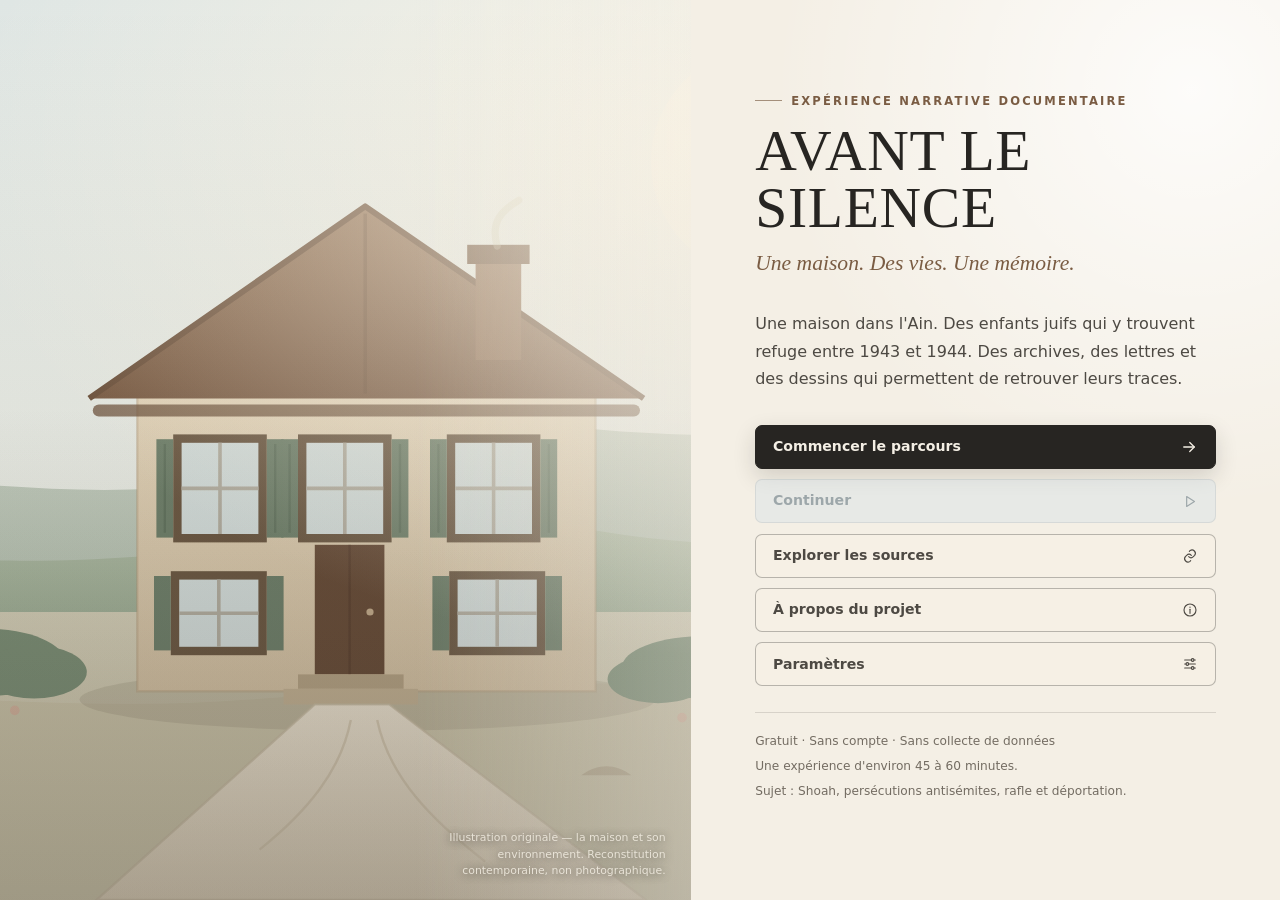
==== index.html @ 1ac53ba2 "Baseline: import initial pour publication GitHub Pages (audit 2026-11-12)" ====
<!DOCTYPE html>
<html lang="fr" data-text-size="normal" data-contrast="normal" data-reduced-motion="false">
<head>
  <meta charset="utf-8">
  <meta name="viewport" content="width=device-width, initial-scale=1">
  <title>AVANT LE SILENCE — Une maison. Des vies. Une mémoire.</title>
  <meta name="description" content="AVANT LE SILENCE est une expérience narrative documentaire consacrée à la Maison d'Izieu et aux enfants juifs qui y trouvèrent refuge en 1943–1944.">
  <meta name="author" content="AVANT LE SILENCE">
  <meta name="theme-color" content="#f4efe5">
  <meta name="color-scheme" content="light">
  <meta property="og:title" content="AVANT LE SILENCE">
  <meta property="og:description" content="Une maison. Des vies. Une mémoire. Une expérience narrative documentaire sur la Maison d'Izieu.">
  <meta property="og:type" content="website">
  <meta property="og:image" content="./assets/illustrations/logo.svg">
  <link rel="icon" href="./assets/icons/favicon.svg" type="image/svg+xml">
  <link rel="stylesheet" href="./css/global.css?v=0.8.0">
  <link rel="stylesheet" href="./css/typography.css?v=0.8.0">
  <link rel="stylesheet" href="./css/layout.css?v=0.8.0">
  <link rel="stylesheet" href="./css/interface.css?v=0.8.0">
  <link rel="stylesheet" href="./css/documents.css?v=0.8.0">
  <link rel="stylesheet" href="./css/chapters.css?v=0.8.0">
  <link rel="stylesheet" href="./css/responsive.css?v=0.8.0">
  <link rel="stylesheet" href="./css/accessibility.css?v=0.8.0">
</head>
<body>
  <a class="skip-link" href="#main">Aller au contenu principal</a>

  <div id="app" class="app" aria-busy="true">
    <div class="boot-screen" id="boot-screen">
      <div class="boot-mark" aria-hidden="true">
        <svg viewBox="0 0 64 64" width="64" height="64" fill="none" stroke="currentColor" stroke-width="1.6" stroke-linecap="round" stroke-linejoin="round">
          <path d="M10 29 32 11l22 18"/>
          <path d="M16 26v25h32V26"/>
          <path d="M27 51V37h10v14"/>
          <path d="M8 56h48"/>
        </svg>
      </div>
      <p class="boot-title">AVANT LE SILENCE</p>
      <p class="boot-text" role="status">Chargement des archives…</p>
      <div class="boot-line" aria-hidden="true"><span></span></div>
    </div>
  </div>

  <div id="modal-root" class="modal-root"></div>
  <div id="toast-root" class="toast-root" aria-live="polite" aria-atomic="false"></div>
  <div id="live-region" class="sr-only" role="status" aria-live="polite"></div>

  <noscript>
    <div class="noscript">
      <h1>AVANT LE SILENCE</h1>
      <p>Ce jeu nécessite JavaScript pour fonctionner. Activez JavaScript dans votre navigateur, puis rechargez la page.</p>
    </div>
  </noscript>

  <script type="module" src="./js/main.js?v=0.8.0"></script>
</body>
</html>
---- css/global.css ----
/* ============================================================
   AVANT LE SILENCE — styles globaux
   Palette sobre inspirée du papier, du bois et de la lumière.
   ============================================================ */

:root {
  --ivory: #f4efe5;
  --ivory-deep: #ece4d5;
  --paper: #ece2d0;
  --paper-light: #f7f1e6;
  --paper-deep: #dfd1b9;
  --brown: #7a5c43;
  --brown-soft: #9d8064;
  --brown-pale: #e5d7c3;
  --ink: #272522;
  --ink-soft: #4d4943;
  --ink-faint: #736c62;
  --sage: #6f806b;
  --sage-soft: #dfe6da;
  --sage-deep: #52604f;
  --slate: #405a6b;
  --slate-soft: #dbe4e9;
  --amber: #8a6528;
  --amber-soft: #f0e3c8;
  --line: rgba(39, 37, 34, 0.14);
  --line-strong: rgba(39, 37, 34, 0.3);
  --line-light: rgba(255, 255, 255, 0.34);
  --shadow-sm: 0 2px 8px rgba(54, 42, 30, 0.06);
  --shadow-md: 0 12px 32px rgba(54, 42, 30, 0.1);
  --shadow-lg: 0 24px 70px rgba(40, 30, 20, 0.16);
  --radius-sm: 7px;
  --radius: 14px;
  --radius-lg: 22px;
  --font-serif: "Iowan Old Style", "Palatino Linotype", Palatino, Georgia, "Times New Roman", serif;
  --font-sans: "Segoe UI", system-ui, -apple-system, "Helvetica Neue", Arial, sans-serif;
  --max-width: 1240px;
  --reading-width: 68ch;
  --hud-height: 68px;
  --transition: 240ms cubic-bezier(0.2, 0.7, 0.2, 1);
}

*,
*::before,
*::after {
  box-sizing: border-box;
}

html {
  min-height: 100%;
  scroll-behavior: smooth;
  background: var(--ivory);
}

body {
  min-height: 100vh;
  margin: 0;
  color: var(--ink);
  font-family: var(--font-sans);
  font-size: 1rem;
  line-height: 1.65;
  background-color: var(--ivory);
  background-image:
    radial-gradient(circle at 18% 8%, rgba(255, 255, 255, 0.7), transparent 38%),
    radial-gradient(circle at 82% 92%, rgba(122, 92, 67, 0.06), transparent 45%),
    url("../assets/backgrounds/paper-texture.svg");
  background-attachment: fixed;
  text-rendering: optimizeLegibility;
  -webkit-font-smoothing: antialiased;
}

img,
svg {
  display: block;
  max-width: 100%;
}

img {
  height: auto;
}

button,
input,
select,
textarea {
  font: inherit;
  color: inherit;
}

button {
  cursor: pointer;
}

a {
  color: var(--slate);
  text-decoration-thickness: 1px;
  text-underline-offset: 0.18em;
}

a:hover {
  color: var(--ink);
}

p,
ul,
ol,
dl,
figure,
blockquote {
  margin-top: 0;
}

h1,
h2,
h3,
h4,
p,
li {
  overflow-wrap: break-word;
}

::selection {
  color: var(--ivory);
  background: var(--slate);
}

::-webkit-scrollbar {
  width: 12px;
  height: 12px;
}

::-webkit-scrollbar-track {
  background: var(--ivory-deep);
}

::-webkit-scrollbar-thumb {
  background: var(--brown-soft);
  border: 3px solid var(--ivory-deep);
  border-radius: 20px;
}

* {
  scrollbar-color: var(--brown-soft) var(--ivory-deep);
  scrollbar-width: thin;
}

/* --- Utilitaires --- */

.sr-only {
  position: absolute !important;
  width: 1px !important;
  height: 1px !important;
  padding: 0 !important;
  margin: -1px !important;
  overflow: hidden !important;
  clip: rect(0, 0, 0, 0) !important;
  white-space: nowrap !important;
  border: 0 !important;
}

.hidden {
  display: none !important;
}

[hidden] {
  display: none !important;
}

.no-scroll {
  overflow: hidden;
}

.skip-link {
  position: fixed;
  top: 0.75rem;
  left: 0.75rem;
  z-index: 5000;
  padding: 0.7rem 1rem;
  color: var(--ivory);
  background: var(--ink);
  border-radius: var(--radius-sm);
  transform: translateY(-180%);
  transition: transform var(--transition);
}

.skip-link:focus {
  transform: translateY(0);
  outline: 3px solid var(--slate);
  outline-offset: 3px;
}

/* --- Écran de chargement --- */

.boot-screen {
  min-height: 100vh;
  display: flex;
  flex-direction: column;
  align-items: center;
  justify-content: center;
  gap: 0.85rem;
  padding: 2rem;
  text-align: center;
  background:
    radial-gradient(circle at 50% 45%, rgba(255, 255, 255, 0.75), transparent 44%),
    var(--ivory);
}

.boot-mark {
  color: var(--brown);
  opacity: 0.86;
}

.boot-title {
  margin: 0;
  font-family: var(--font-serif);
  font-size: clamp(1.35rem, 3vw, 1.9rem);
  letter-spacing: 0.26em;
  text-indent: 0.26em;
  color: var(--ink);
}

.boot-text {
  margin: 0;
  font-size: 0.92rem;
  color: var(--ink-faint);
}

.boot-line {
  width: min(220px, 60vw);
  height: 2px;
  margin-top: 0.75rem;
  overflow: hidden;
  background: var(--brown-pale);
  border-radius: 99px;
}

.boot-line span {
  display: block;
  width: 42%;
  height: 100%;
  background: var(--brown);
  border-radius: inherit;
  animation: boot-slide 1.5s ease-in-out infinite;
}

@keyframes boot-slide {
  0% { transform: translateX(-110%); }
  50% { transform: translateX(80%); }
  100% { transform: translateX(260%); }
}

/* --- NoScript --- */

.noscript {
  max-width: 640px;
  margin: 12vh auto;
  padding: 2rem;
  color: var(--ink);
  background: var(--paper-light);
  border: 1px solid var(--line);
  border-radius: var(--radius);
  box-shadow: var(--shadow-md);
}

.noscript h1 {
  margin-top: 0;
  font-family: var(--font-serif);
  letter-spacing: 0.08em;
}

/* --- Divers --- */

hr {
  border: 0;
  border-top: 1px solid var(--line);
  margin: 2rem 0;
}

:target {
  scroll-margin-top: calc(var(--hud-height) + 2rem);
}

::placeholder {
  color: var(--ink-faint);
  opacity: 1;
}
---- css/typography.css ----
/* ============================================================
   Typographie éditoriale
   ============================================================ */

body,
button,
input,
select,
textarea {
  font-family: var(--font-sans);
}

h1,
h2,
h3,
h4,
.serif {
  font-family: var(--font-serif);
  font-weight: 500;
  line-height: 1.12;
  letter-spacing: -0.012em;
  color: var(--ink);
}

h1 {
  font-size: clamp(2.4rem, 5.4vw, 4.8rem);
}

h2 {
  font-size: clamp(1.6rem, 3.1vw, 2.5rem);
}

h3 {
  font-size: clamp(1.18rem, 2vw, 1.5rem);
  line-height: 1.22;
}

h4 {
  font-size: 1.05rem;
  line-height: 1.3;
}

p {
  margin-bottom: 1.1em;
}

p:last-child {
  margin-bottom: 0;
}

.eyebrow {
  display: flex;
  align-items: center;
  gap: 0.55rem;
  margin: 0 0 0.9rem;
  font-family: var(--font-sans);
  font-size: 0.72rem;
  font-weight: 650;
  line-height: 1.4;
  letter-spacing: 0.19em;
  text-transform: uppercase;
  color: var(--brown);
}

.eyebrow::before {
  content: "";
  width: 1.7rem;
  height: 1px;
  background: currentColor;
  opacity: 0.65;
}

.eyebrow--plain::before {
  display: none;
}

.subtitle {
  margin: 0;
  font-family: var(--font-serif);
  font-size: clamp(1.1rem, 2vw, 1.45rem);
  font-style: italic;
  line-height: 1.4;
  color: var(--ink-soft);
}

.lead {
  font-family: var(--font-serif);
  font-size: clamp(1.18rem, 2.2vw, 1.48rem);
  line-height: 1.48;
  color: var(--ink-soft);
}

.prose {
  max-width: var(--reading-width);
  font-size: 1.03rem;
  line-height: 1.72;
  color: var(--ink-soft);
}

.prose p {
  margin-bottom: 1.05em;
}

.prose strong {
  color: var(--ink);
  font-weight: 650;
}

.prose em {
  color: var(--ink);
}

.prose--lead > p:first-child {
  font-family: var(--font-serif);
  font-size: 1.2rem;
  line-height: 1.52;
  color: var(--ink);
}

.prose--dropcap > p:first-child::first-letter {
  float: left;
  margin: 0.12em 0.12em 0 0;
  font-family: var(--font-serif);
  font-size: 3.5em;
  line-height: 0.78;
  color: var(--brown);
}

.prose ul,
.prose ol {
  margin: 0 0 1.2em;
  padding-left: 1.25rem;
}

.prose li {
  margin-bottom: 0.45em;
}

.prose a {
  color: var(--slate);
}

.small {
  font-size: 0.84rem;
  line-height: 1.55;
  color: var(--ink-faint);
}

.tiny {
  font-size: 0.75rem;
  line-height: 1.5;
  color: var(--ink-faint);
}

.caption {
  font-size: 0.8rem;
  line-height: 1.5;
  color: var(--ink-faint);
}

.quote {
  margin: 2rem 0;
  padding: 0.2rem 0 0.2rem 1.4rem;
  border-left: 2px solid var(--brown-soft);
  font-family: var(--font-serif);
  font-size: clamp(1.25rem, 2.4vw, 1.7rem);
  font-style: italic;
  line-height: 1.42;
  color: var(--ink);
}

.quote__label {
  display: block;
  margin-top: 0.85rem;
  font-family: var(--font-sans);
  font-size: 0.7rem;
  font-style: normal;
  font-weight: 650;
  letter-spacing: 0.14em;
  text-transform: uppercase;
  color: var(--brown);
}

.text-center {
  text-align: center;
}

.text-balance {
  text-wrap: balance;
}

.text-pretty {
  text-wrap: pretty;
}

.mono {
  font-family: ui-monospace, "Cascadia Mono", Consolas, "Liberation Mono", monospace;
}

.muted {
  color: var(--ink-faint);
}

.ink {
  color: var(--ink);
}

.sage {
  color: var(--sage-deep);
}

.brown {
  color: var(--brown);
}

.slate {
  color: var(--slate);
}
---- css/layout.css ----
/* ============================================================
   Structure des écrans et des pages
   ============================================================ */

.app {
  min-height: 100vh;
}

.screen {
  min-height: 100vh;
  animation: screen-in 420ms var(--transition) both;
}

@keyframes screen-in {
  from { opacity: 0; }
  to { opacity: 1; }
}

.container {
  width: min(var(--max-width), calc(100% - 3rem));
  margin-inline: auto;
}

.container--narrow {
  width: min(880px, calc(100% - 3rem));
}

.container--reading {
  width: min(760px, calc(100% - 3rem));
}

.section {
  padding-block: clamp(3rem, 7vw, 5.5rem);
}

.section--tight {
  padding-block: clamp(2rem, 4vw, 3rem);
}

.section--paper {
  background:
    linear-gradient(180deg, rgba(255, 255, 255, 0.34), transparent 35%),
    var(--paper-light);
  border-block: 1px solid var(--line);
}

.stack {
  display: flex;
  flex-direction: column;
  gap: var(--stack-gap, 1rem);
}

.cluster {
  display: flex;
  flex-wrap: wrap;
  align-items: center;
  gap: var(--cluster-gap, 0.65rem);
}

.split {
  display: grid;
  grid-template-columns: minmax(0, 1fr) minmax(0, 1fr);
  gap: clamp(1.5rem, 4vw, 3.5rem);
  align-items: center;
}

/* --- En-tête de page intérieure --- */

.page-header {
  position: sticky;
  top: 0;
  z-index: 80;
  background: rgba(244, 239, 229, 0.9);
  border-bottom: 1px solid var(--line);
  backdrop-filter: blur(14px);
}

.page-header__inner {
  width: min(var(--max-width), calc(100% - 3rem));
  min-height: var(--hud-height);
  margin-inline: auto;
  display: flex;
  align-items: center;
  gap: 1rem;
  justify-content: space-between;
}

.page-header__title {
  margin: 0;
  font-family: var(--font-serif);
  font-size: 1.08rem;
  letter-spacing: 0.01em;
}

.page-header__sub {
  display: block;
  margin-top: 0.05rem;
  font-family: var(--font-sans);
  font-size: 0.7rem;
  font-weight: 650;
  letter-spacing: 0.14em;
  text-transform: uppercase;
  color: var(--brown);
}

.page-header__actions {
  display: flex;
  align-items: center;
  gap: 0.5rem;
}

.page-intro {
  padding-block: clamp(2.4rem, 6vw, 4.6rem) clamp(1.2rem, 3vw, 2rem);
}

.page-intro h1 {
  margin: 0 0 0.7rem;
}

.page-intro .lead {
  max-width: 65ch;
}

.page-content {
  padding-block: 0 clamp(4rem, 8vw, 6rem);
}

/* --- Accueil --- */

.home-screen {
  min-height: 100vh;
  display: grid;
  grid-template-columns: minmax(0, 1.08fr) minmax(400px, 0.92fr);
  overflow: hidden;
}

.home-visual {
  position: relative;
  min-height: 100vh;
  overflow: hidden;
  background: #dfe4db;
}

.home-visual__image {
  width: 100%;
  height: 100%;
  object-fit: cover;
  object-position: center;
  animation: home-drift 24s ease-out both;
}

@keyframes home-drift {
  from { transform: scale(1.035); }
  to { transform: scale(1); }
}

.home-visual::after {
  content: "";
  position: absolute;
  inset: 0;
  background:
    linear-gradient(90deg, transparent 60%, rgba(244, 239, 229, 0.34)),
    linear-gradient(180deg, transparent 45%, rgba(39, 37, 34, 0.18));
  pointer-events: none;
}

.home-visual__caption {
  position: absolute;
  right: 1.6rem;
  bottom: 1.3rem;
  z-index: 1;
  max-width: 32ch;
  margin: 0;
  font-size: 0.68rem;
  line-height: 1.5;
  text-align: right;
  color: rgba(247, 241, 230, 0.82);
  text-shadow: 0 1px 8px rgba(20, 18, 16, 0.5);
}

.home-panel {
  display: flex;
  align-items: center;
  padding: clamp(2rem, 5vw, 5rem);
  background:
    radial-gradient(circle at 85% 10%, rgba(255, 255, 255, 0.8), transparent 44%),
    var(--ivory);
}

.home-panel__inner {
  width: min(540px, 100%);
  margin-inline: auto;
}

.home-title {
  margin: 0.3rem 0 0.6rem;
  font-size: clamp(2.5rem, 4.5vw, 4.4rem);
  line-height: 0.98;
  letter-spacing: 0.012em;
  text-wrap: balance;
}

.home-subtitle {
  margin: 0 0 1.8rem;
  font-family: var(--font-serif);
  font-size: clamp(1.05rem, 1.8vw, 1.35rem);
  font-style: italic;
  color: var(--brown);
}

.home-intro {
  max-width: 46ch;
  margin-bottom: 2rem;
  font-size: 1rem;
  line-height: 1.72;
  color: var(--ink-soft);
}

.home-actions {
  display: grid;
  gap: 0.65rem;
  margin-bottom: 1.6rem;
}

.home-actions .btn {
  justify-content: space-between;
}

.home-meta {
  padding-top: 1.2rem;
  border-top: 1px solid var(--line);
  font-size: 0.76rem;
  line-height: 1.6;
  color: var(--ink-faint);
}

.home-meta p {
  margin-bottom: 0.35rem;
}

.home-meta strong {
  color: var(--ink-soft);
  font-weight: 600;
}

/* --- HUD de scène --- */

.hud {
  position: sticky;
  top: 0;
  z-index: 90;
  background: rgba(244, 239, 229, 0.92);
  border-bottom: 1px solid var(--line);
  backdrop-filter: blur(16px);
}

.hud__inner {
  width: min(var(--max-width), calc(100% - 2.5rem));
  min-height: var(--hud-height);
  margin-inline: auto;
  display: grid;
  grid-template-columns: minmax(0, 1fr) auto;
  align-items: center;
  gap: 1rem;
}

.hud__chapter {
  display: flex;
  align-items: center;
  gap: 0.75rem;
  min-width: 0;
}

.hud__chapter-mark {
  display: grid;
  place-items: center;
  flex: 0 0 36px;
  width: 36px;
  height: 36px;
  font-family: var(--font-serif);
  font-size: 0.85rem;
  color: var(--brown);
  border: 1px solid var(--line-strong);
  border-radius: 50%;
}

.hud__chapter-text {
  min-width: 0;
}

.hud__chapter-name {
  display: block;
  overflow: hidden;
  font-family: var(--font-serif);
  font-size: 0.98rem;
  line-height: 1.25;
  text-overflow: ellipsis;
  white-space: nowrap;
}

.hud__chapter-period {
  display: block;
  overflow: hidden;
  font-size: 0.68rem;
  font-weight: 650;
  line-height: 1.4;
  letter-spacing: 0.1em;
  text-transform: uppercase;
  color: var(--brown);
  text-overflow: ellipsis;
  white-space: nowrap;
}

.hud__actions {
  display: flex;
  align-items: center;
  gap: 0.35rem;
}

.hud__actions .btn--icon {
  width: 44px;
  height: 44px;
}

/* --- Scène --- */

.scene-screen {
  min-height: calc(100vh - var(--hud-height));
}

.scene-heading {
  width: min(var(--max-width), calc(100% - 3rem));
  margin-inline: auto;
  padding: clamp(1.8rem, 4vw, 3.1rem) 0 clamp(1.2rem, 2.4vw, 1.8rem);
}

.scene-heading__kicker {
  margin: 0 0 0.45rem;
  font-size: 0.7rem;
  font-weight: 650;
  letter-spacing: 0.16em;
  text-transform: uppercase;
  color: var(--brown);
}

.scene-heading h1 {
  margin: 0;
  font-size: clamp(1.9rem, 3.8vw, 3.2rem);
}

.scene-layout {
  width: min(var(--max-width), calc(100% - 3rem));
  margin-inline: auto;
  display: grid;
  grid-template-columns: minmax(0, 1.52fr) minmax(320px, 0.78fr);
  gap: clamp(1.4rem, 3vw, 2.6rem);
  align-items: start;
  padding-bottom: clamp(2.5rem, 5vw, 4rem);
}

.scene-visual {
  position: sticky;
  top: calc(var(--hud-height) + 1.2rem);
  min-width: 0;
}

.scene-panel {
  min-width: 0;
}

.scene-panel__inner {
  padding: clamp(1.2rem, 2.6vw, 1.9rem);
  background: rgba(247, 241, 230, 0.72);
  border: 1px solid var(--line);
  border-radius: var(--radius);
  box-shadow: var(--shadow-sm);
}

.scene-panel h2 {
  margin: 0 0 0.75rem;
  font-size: clamp(1.35rem, 2.2vw, 1.75rem);
}

.scene-panel .prose {
  font-size: 0.97rem;
  line-height: 1.68;
}

.scene-panel__divider {
  margin: 1.4rem 0;
  border: 0;
  border-top: 1px solid var(--line);
}

.scene-actions {
  display: grid;
  grid-template-columns: 1fr 1fr;
  gap: 0.55rem;
  margin-top: 1.4rem;
}

.scene-actions .btn:last-child:nth-child(odd) {
  grid-column: 1 / -1;
}

.scene-activity {
  width: min(var(--max-width), calc(100% - 3rem));
  margin: 0 auto clamp(3rem, 6vw, 4.5rem);
}

.scene-progress {
  width: min(var(--max-width), calc(100% - 3rem));
  margin-inline: auto;
  padding: 0 0 clamp(2rem, 4vw, 3rem);
}

.scene-progress__row {
  display: flex;
  align-items: center;
  justify-content: space-between;
  gap: 1rem;
  margin-bottom: 0.45rem;
  font-size: 0.75rem;
  color: var(--ink-faint);
}

/* --- Sélection des chapitres --- */

.chapter-grid {
  display: grid;
  grid-template-columns: repeat(2, minmax(0, 1fr));
  gap: clamp(1rem, 2.4vw, 1.6rem);
  margin-top: 2rem;
}

.chapter-card {
  position: relative;
  display: flex;
  flex-direction: column;
  min-width: 0;
  overflow: hidden;
  background: var(--paper-light);
  border: 1px solid var(--line);
  border-radius: var(--radius);
  box-shadow: var(--shadow-sm);
  transition: transform var(--transition), box-shadow var(--transition), border-color var(--transition);
}

.chapter-card--open:hover,
.chapter-card--open:focus-within {
  transform: translateY(-3px);
  border-color: var(--line-strong);
  box-shadow: var(--shadow-md);
}

.chapter-card--locked {
  opacity: 0.66;
  filter: grayscale(0.45);
}

.chapter-card__cover {
  position: relative;
  aspect-ratio: 16 / 8.5;
  overflow: hidden;
  background: var(--ivory-deep);
}

.chapter-card__cover img {
  width: 100%;
  height: 100%;
  object-fit: cover;
  transition: transform 600ms var(--transition);
}

.chapter-card--open:hover .chapter-card__cover img {
  transform: scale(1.025);
}

.chapter-card__number {
  position: absolute;
  top: 0.9rem;
  left: 0.9rem;
  z-index: 1;
  display: grid;
  place-items: center;
  width: 2.4rem;
  height: 2.4rem;
  font-family: var(--font-serif);
  font-size: 0.95rem;
  color: var(--ink);
  background: rgba(247, 241, 230, 0.92);
  border: 1px solid rgba(39, 37, 34, 0.16);
  border-radius: 50%;
  box-shadow: var(--shadow-sm);
}

.chapter-card__body {
  display: flex;
  flex: 1;
  flex-direction: column;
  padding: 1.15rem 1.2rem 1.25rem;
}

.chapter-card__meta {
  margin: 0 0 0.35rem;
  font-size: 0.68rem;
  font-weight: 650;
  letter-spacing: 0.12em;
  text-transform: uppercase;
  color: var(--brown);
}

.chapter-card h2 {
  margin: 0 0 0.55rem;
  font-size: clamp(1.25rem, 2.2vw, 1.55rem);
}

.chapter-card p {
  margin: 0 0 1rem;
  font-size: 0.9rem;
  line-height: 1.55;
  color: var(--ink-soft);
}

.chapter-card__footer {
  display: flex;
  align-items: center;
  justify-content: space-between;
  gap: 0.75rem;
  margin-top: auto;
  padding-top: 0.9rem;
  border-top: 1px solid var(--line);
}

.chapter-card__progress {
  font-size: 0.72rem;
  color: var(--ink-faint);
}

.chapter-card__link {
  font-size: 0.78rem;
  font-weight: 650;
  color: var(--slate);
}

.chapter-card__lock {
  display: flex;
  align-items: center;
  gap: 0.4rem;
  font-size: 0.75rem;
  color: var(--ink-faint);
}

/* --- Carnet --- */

.notebook-layout {
  display: grid;
  grid-template-columns: minmax(0, 1fr) 300px;
  gap: clamp(1.4rem, 3vw, 2.4rem);
  align-items: start;
}

.notebook-main {
  min-width: 0;
}

.notebook-side {
  position: sticky;
  top: calc(var(--hud-height) + 1.2rem);
  display: grid;
  gap: 0.9rem;
}

.notebook-toolbar {
  display: grid;
  gap: 0.8rem;
  margin-bottom: 1.3rem;
}

.notebook-grid {
  display: grid;
  grid-template-columns: repeat(2, minmax(0, 1fr));
  gap: 0.9rem;
}

.notebook-card {
  display: flex;
  flex-direction: column;
  gap: 0.65rem;
  min-width: 0;
  padding: 1rem;
  background: var(--paper-light);
  border: 1px solid var(--line);
  border-radius: var(--radius-sm);
}

.notebook-card__head {
  display: flex;
  align-items: flex-start;
  justify-content: space-between;
  gap: 0.6rem;
}

.notebook-card h3 {
  margin: 0;
  font-size: 1.03rem;
  line-height: 1.3;
}

.notebook-card p {
  margin: 0;
  font-size: 0.83rem;
  line-height: 1.55;
  color: var(--ink-soft);
}

.notebook-card__foot {
  display: flex;
  align-items: center;
  justify-content: space-between;
  gap: 0.5rem;
  margin-top: auto;
  padding-top: 0.7rem;
  border-top: 1px solid var(--line);
}

.notebook-card__open {
  padding: 0;
  font-size: 0.78rem;
  font-weight: 650;
  color: var(--slate);
  background: none;
  border: 0;
  text-decoration: underline;
  text-decoration-color: var(--line-strong);
  text-underline-offset: 0.2em;
}

.notebook-card__open:hover {
  color: var(--ink);
  text-decoration-color: var(--ink);
}

/* --- Chronologie --- */

.timeline {
  position: relative;
  max-width: 900px;
  margin: 2rem auto 0;
  padding-left: 1.8rem;
}

.timeline::before {
  content: "";
  position: absolute;
  top: 0.4rem;
  bottom: 0.4rem;
  left: 0.42rem;
  width: 1px;
  background: linear-gradient(180deg, transparent, var(--line-strong) 4%, var(--line-strong) 96%, transparent);
}

.timeline-item {
  position: relative;
  margin-bottom: 0.8rem;
}

.timeline-item::before {
  content: "";
  position: absolute;
  top: 1.15rem;
  left: -1.62rem;
  width: 0.62rem;
  height: 0.62rem;
  background: var(--ivory);
  border: 1.5px solid var(--brown-soft);
  border-radius: 50%;
}

.timeline-item[data-status="review_required"]::before {
  border-color: var(--amber);
  background: var(--amber-soft);
}

.timeline-details {
  background: var(--paper-light);
  border: 1px solid var(--line);
  border-radius: var(--radius-sm);
}

.timeline-summary {
  display: grid;
  grid-template-columns: 8.5rem minmax(0, 1fr) auto;
  gap: 1rem;
  align-items: baseline;
  padding: 0.95rem 1rem;
  cursor: pointer;
  list-style: none;
}

.timeline-summary::-webkit-details-marker {
  display: none;
}

.timeline-summary:hover {
  background: rgba(122, 92, 67, 0.045);
  border-radius: var(--radius-sm);
}

.timeline-date {
  font-size: 0.72rem;
  font-weight: 650;
  letter-spacing: 0.04em;
  color: var(--brown);
}

.timeline-title {
  font-family: var(--font-serif);
  font-size: 1.03rem;
  line-height: 1.35;
}

.timeline-chevron {
  width: 1.2rem;
  height: 1.2rem;
  color: var(--ink-faint);
  transition: transform var(--transition);
}

.timeline-details[open] .timeline-chevron {
  transform: rotate(180deg);
}

.timeline-body {
  padding: 0 1rem 1.1rem;
  border-top: 1px solid var(--line);
}

.timeline-body .prose {
  padding-top: 0.9rem;
  font-size: 0.93rem;
}

/* --- Paramètres --- */

.settings-grid {
  display: grid;
  gap: 1.1rem;
  max-width: 820px;
}

.settings-section {
  padding: clamp(1.1rem, 2.5vw, 1.6rem);
  background: var(--paper-light);
  border: 1px solid var(--line);
  border-radius: var(--radius);
}

.settings-section h2 {
  margin: 0 0 0.3rem;
  font-size: 1.28rem;
}

.settings-section > p {
  margin: 0 0 1.1rem;
  font-size: 0.86rem;
  color: var(--ink-faint);
}

.setting-row {
  display: grid;
  grid-template-columns: minmax(0, 1fr) auto;
  gap: 1rem;
  align-items: center;
  padding: 0.85rem 0;
  border-top: 1px solid var(--line);
}

.setting-row:first-of-type {
  border-top: 0;
}

.setting-row__label {
  display: block;
  font-size: 0.92rem;
  font-weight: 600;
  color: var(--ink);
}

.setting-row__hint {
  display: block;
  margin-top: 0.15rem;
  font-size: 0.76rem;
  line-height: 1.45;
  color: var(--ink-faint);
}

.setting-row--stack {
  display: grid;
  grid-template-columns: 1fr;
  gap: 0.55rem;
}

/* --- Sources, glossaire, à propos --- */

.source-list {
  display: grid;
  gap: 0.8rem;
  margin-top: 1.6rem;
}

.source-card {
  padding: 1rem 1.1rem;
  background: var(--paper-light);
  border: 1px solid var(--line);
  border-radius: var(--radius-sm);
}

.source-card__head {
  display: flex;
  flex-wrap: wrap;
  align-items: baseline;
  justify-content: space-between;
  gap: 0.5rem;
  margin-bottom: 0.45rem;
}

.source-card h2,
.source-card h3 {
  margin: 0;
  font-size: 1.02rem;
}

.source-card p {
  margin: 0 0 0.45rem;
  font-size: 0.85rem;
  line-height: 1.55;
  color: var(--ink-soft);
}

.source-card__meta {
  font-size: 0.72rem;
  color: var(--ink-faint);
}

.glossary-list {
  display: grid;
  grid-template-columns: repeat(2, minmax(0, 1fr));
  gap: 0.8rem;
  margin-top: 1.4rem;
}

.glossary-item {
  padding: 1rem 1.1rem;
  background: var(--paper-light);
  border: 1px solid var(--line);
  border-radius: var(--radius-sm);
}

.glossary-item dt {
  margin-bottom: 0.3rem;
  font-family: var(--font-serif);
  font-size: 1.08rem;
  font-weight: 600;
}

.glossary-item dd {
  margin: 0;
  font-size: 0.85rem;
  line-height: 1.55;
  color: var(--ink-soft);
}

/* --- Conclusion --- */

.conclusion-screen {
  position: relative;
  overflow: hidden;
}

.conclusion-hero {
  position: relative;
  padding: clamp(4rem, 10vw, 8rem) 0 clamp(2.5rem, 6vw, 4rem);
  text-align: center;
}

.conclusion-hero::before {
  content: "";
  position: absolute;
  inset: 0;
  z-index: -1;
  background:
    radial-gradient(circle at 50% 20%, rgba(255, 255, 255, 0.8), transparent 50%),
    linear-gradient(180deg, transparent, var(--ivory));
}

.conclusion-hero h1 {
  margin: 0 0 0.5rem;
  font-size: clamp(2.4rem, 5vw, 4.2rem);
}

.conclusion-hero .lead {
  max-width: 56ch;
  margin-inline: auto;
}

.conclusion-quote {
  max-width: 820px;
  margin: clamp(2.2rem, 5vw, 3.5rem) auto;
  padding: clamp(1.5rem, 4vw, 2.6rem);
  text-align: center;
  background: rgba(247, 241, 230, 0.66);
  border-block: 1px solid var(--line);
  font-family: var(--font-serif);
  font-size: clamp(1.35rem, 2.8vw, 2rem);
  font-style: italic;
  line-height: 1.42;
  color: var(--ink);
}

.conclusion-quote .quote__label {
  text-align: center;
}

.summary-grid {
  display: grid;
  grid-template-columns: repeat(3, minmax(0, 1fr));
  gap: 0.8rem;
  margin: 1.4rem 0 2rem;
}

.summary-card {
  padding: 1.1rem;
  text-align: center;
  background: var(--paper-light);
  border: 1px solid var(--line);
  border-radius: var(--radius-sm);
}

.summary-card__value {
  display: block;
  font-family: var(--font-serif);
  font-size: 2rem;
  line-height: 1;
  color: var(--brown);
}

.summary-card__label {
  display: block;
  margin-top: 0.4rem;
  font-size: 0.72rem;
  font-weight: 650;
  letter-spacing: 0.08em;
  text-transform: uppercase;
  color: var(--ink-faint);
}

.summary-list {
  display: grid;
  gap: 0.45rem;
  margin: 0;
  padding: 0;
  list-style: none;
}

.summary-list li {
  padding: 0.55rem 0.7rem;
  font-size: 0.86rem;
  background: rgba(247, 241, 230, 0.62);
  border: 1px solid var(--line);
  border-radius: var(--radius-sm);
}

/* --- Pied de page --- */

.site-footer {
  margin-top: auto;
  padding: 2rem 0;
  border-top: 1px solid var(--line);
  font-size: 0.76rem;
  line-height: 1.6;
  color: var(--ink-faint);
}

.site-footer__inner {
  width: min(var(--max-width), calc(100% - 3rem));
  margin-inline: auto;
  display: flex;
  flex-wrap: wrap;
  align-items: center;
  justify-content: space-between;
  gap: 1rem;
}

.site-footer p {
  margin: 0;
}

.site-footer__links {
  display: flex;
  flex-wrap: wrap;
  gap: 0.9rem;
}

.site-footer a {
  color: var(--ink-faint);
}

.site-footer a:hover {
  color: var(--ink);
}
---- css/interface.css ----
/* ============================================================
   Interface : boutons, badges, formulaires, modales, messages
   ============================================================ */

/* --- Boutons --- */

.btn {
  display: inline-flex;
  align-items: center;
  justify-content: center;
  gap: 0.55rem;
  min-height: 44px;
  padding: 0.66rem 1.05rem;
  font-size: 0.88rem;
  font-weight: 600;
  line-height: 1.25;
  text-align: center;
  text-decoration: none;
  color: var(--ink);
  background: transparent;
  border: 1px solid var(--line-strong);
  border-radius: var(--radius-sm);
  transition:
    background-color var(--transition),
    border-color var(--transition),
    color var(--transition),
    transform var(--transition),
    box-shadow var(--transition);
}

.btn:hover {
  background: rgba(122, 92, 67, 0.07);
  border-color: var(--ink-faint);
}

.btn:active {
  transform: translateY(1px);
}

.btn--primary {
  color: var(--ivory);
  background: var(--ink);
  border-color: var(--ink);
  box-shadow: 0 8px 22px rgba(39, 37, 34, 0.16);
}

.btn--primary:hover {
  color: var(--ivory);
  background: #3a3733;
  border-color: #3a3733;
}

.btn--secondary {
  color: var(--slate);
  background: var(--slate-soft);
  border-color: rgba(64, 90, 107, 0.24);
}

.btn--secondary:hover {
  color: var(--slate);
  background: #cfdbe2;
  border-color: rgba(64, 90, 107, 0.4);
}

.btn--ghost {
  min-height: 38px;
  padding: 0.45rem 0.2rem;
  color: var(--ink-soft);
  background: transparent;
  border-color: transparent;
  border-radius: 0;
  text-decoration: underline;
  text-decoration-color: var(--line-strong);
  text-underline-offset: 0.25em;
}

.btn--ghost:hover {
  color: var(--ink);
  background: transparent;
  border-color: transparent;
  text-decoration-color: var(--ink);
}

.btn--quiet {
  color: var(--ink-soft);
  background: rgba(247, 241, 230, 0.7);
}

.btn--danger {
  color: #742f2a;
  background: #f4e3df;
  border-color: #d7aaa2;
}

.btn--danger:hover {
  color: #5c221e;
  background: #efd5d0;
  border-color: #c48f86;
}

.btn--small {
  min-height: 34px;
  padding: 0.35rem 0.65rem;
  font-size: 0.78rem;
}

.btn--wide {
  width: 100%;
}

.btn--icon {
  flex: 0 0 auto;
  width: 44px;
  height: 44px;
  min-height: 44px;
  padding: 0;
  color: var(--ink-soft);
  background: transparent;
  border-color: transparent;
  border-radius: 50%;
}

.btn--icon:hover {
  color: var(--ink);
  background: rgba(122, 92, 67, 0.08);
  border-color: transparent;
}

.btn--icon svg {
  width: 21px;
  height: 21px;
}

.btn[disabled],
.btn[aria-disabled="true"] {
  opacity: 0.48;
  cursor: not-allowed;
  transform: none;
}

.btn[aria-pressed="true"] {
  color: var(--sage-deep);
  background: var(--sage-soft);
  border-color: rgba(82, 96, 79, 0.35);
}

.btn--icon[aria-pressed="true"] {
  background: var(--sage-soft);
  border-color: transparent;
}

.btn .icon {
  flex: 0 0 auto;
}

/* --- Badges et étiquettes --- */

.badge {
  display: inline-flex;
  align-items: center;
  gap: 0.32rem;
  padding: 0.16rem 0.48rem;
  font-size: 0.66rem;
  font-weight: 650;
  line-height: 1.4;
  letter-spacing: 0.04em;
  white-space: nowrap;
  border: 1px solid var(--line);
  border-radius: 99px;
  color: var(--ink-faint);
  background: rgba(255, 255, 255, 0.4);
}

.badge--verified {
  color: var(--sage-deep);
  background: var(--sage-soft);
  border-color: rgba(82, 96, 79, 0.22);
}

.badge--review {
  color: var(--amber);
  background: var(--amber-soft);
  border-color: rgba(138, 101, 40, 0.24);
}

.badge--rights {
  color: var(--slate);
  background: var(--slate-soft);
  border-color: rgba(64, 90, 107, 0.2);
}

.badge--illustrative {
  color: var(--brown);
  background: var(--brown-pale);
  border-color: rgba(122, 92, 67, 0.24);
}

.badge--required {
  color: #6d4b12;
  background: #f3e6ca;
  border-color: rgba(138, 101, 40, 0.26);
}

.badge--complete {
  color: var(--sage-deep);
  background: var(--sage-soft);
  border-color: rgba(82, 96, 79, 0.24);
}

.badge--locked {
  color: var(--ink-faint);
  background: rgba(39, 37, 34, 0.06);
}

.badge--quiet {
  color: var(--ink-faint);
  background: transparent;
}

.badge svg {
  width: 12px;
  height: 12px;
}

/* --- Filtres et segments --- */

.chips {
  display: flex;
  flex-wrap: wrap;
  gap: 0.4rem;
}

.chip {
  min-height: 34px;
  padding: 0.3rem 0.7rem;
  font-size: 0.76rem;
  font-weight: 600;
  color: var(--ink-soft);
  background: rgba(255, 255, 255, 0.36);
  border: 1px solid var(--line);
  border-radius: 99px;
  transition: background-color var(--transition), border-color var(--transition), color var(--transition);
}

.chip:hover {
  background: rgba(255, 255, 255, 0.7);
  border-color: var(--line-strong);
}

.chip[aria-pressed="true"] {
  color: var(--ivory);
  background: var(--ink);
  border-color: var(--ink);
}

.chip__count {
  margin-left: 0.35rem;
  opacity: 0.7;
}

/* --- Champs --- */

.field {
  display: grid;
  gap: 0.35rem;
}

.field__label {
  font-size: 0.78rem;
  font-weight: 650;
  color: var(--ink-soft);
}

.input,
.select,
.textarea {
  width: 100%;
  min-height: 44px;
  padding: 0.55rem 0.75rem;
  color: var(--ink);
  background: var(--paper-light);
  border: 1px solid var(--line-strong);
  border-radius: var(--radius-sm);
  transition: border-color var(--transition), box-shadow var(--transition);
}

.input:focus,
.select:focus,
.textarea:focus {
  border-color: var(--slate);
  box-shadow: 0 0 0 3px rgba(64, 90, 107, 0.14);
  outline: none;
}

.input--search {
  padding-left: 2.6rem;
  background-image: url("data:image/svg+xml,%3Csvg xmlns='http://www.w3.org/2000/svg' width='18' height='18' viewBox='0 0 24 24' fill='none' stroke='%23736c62' stroke-width='1.8' stroke-linecap='round'%3E%3Ccircle cx='11' cy='11' r='7'/%3E%3Cpath d='m16.5 16.5 4 4'/%3E%3C/svg%3E");
  background-repeat: no-repeat;
  background-position: 0.85rem center;
}

.search-wrap {
  position: relative;
}

.range {
  width: 100%;
  accent-color: var(--slate);
}

.check {
  display: inline-flex;
  align-items: center;
  gap: 0.6rem;
  min-height: 44px;
  cursor: pointer;
}

.check input {
  width: 20px;
  height: 20px;
  accent-color: var(--slate);
}

.segmented {
  display: inline-flex;
  flex-wrap: wrap;
  padding: 3px;
  background: rgba(39, 37, 34, 0.06);
  border: 1px solid var(--line);
  border-radius: 99px;
}

.segmented button {
  min-height: 36px;
  padding: 0.3rem 0.75rem;
  font-size: 0.76rem;
  font-weight: 600;
  color: var(--ink-faint);
  background: transparent;
  border: 0;
  border-radius: 99px;
}

.segmented button:hover {
  color: var(--ink);
}

.segmented button[aria-pressed="true"] {
  color: var(--ink);
  background: var(--paper-light);
  box-shadow: var(--shadow-sm);
}

/* --- Barres de progression --- */

.progress {
  width: 100%;
  height: 5px;
  overflow: hidden;
  background: rgba(39, 37, 34, 0.1);
  border-radius: 99px;
}

.progress__bar {
  display: block;
  height: 100%;
  background: var(--sage);
  border-radius: inherit;
  transition: width 500ms var(--transition);
}

.progress--thin {
  height: 3px;
}

.progress--chapter {
  background: rgba(122, 92, 67, 0.14);
}

.progress--chapter .progress__bar {
  background: var(--brown-soft);
}

/* --- Listes d'éléments --- */

.item-list {
  display: grid;
  gap: 0.45rem;
  margin: 0;
  padding: 0;
  list-style: none;
}

.item-button {
  display: flex;
  align-items: center;
  gap: 0.7rem;
  width: 100%;
  min-height: 48px;
  padding: 0.55rem 0.65rem;
  text-align: left;
  background: rgba(255, 255, 255, 0.32);
  border: 1px solid var(--line);
  border-radius: var(--radius-sm);
  transition: background-color var(--transition), border-color var(--transition);
}

.item-button:hover {
  background: rgba(255, 255, 255, 0.72);
  border-color: var(--line-strong);
}

.item-button__icon {
  display: grid;
  place-items: center;
  flex: 0 0 34px;
  width: 34px;
  height: 34px;
  color: var(--brown);
  background: var(--brown-pale);
  border-radius: 50%;
}

.item-button__icon svg {
  width: 17px;
  height: 17px;
}

.item-button__text {
  flex: 1;
  min-width: 0;
}

.item-button__title {
  display: block;
  font-size: 0.84rem;
  font-weight: 600;
  line-height: 1.35;
  color: var(--ink);
}

.item-button__meta {
  display: block;
  margin-top: 0.08rem;
  font-size: 0.7rem;
  line-height: 1.4;
  color: var(--ink-faint);
}

.item-button__state {
  flex: 0 0 auto;
  color: var(--sage-deep);
}

.item-button__state svg {
  width: 16px;
  height: 16px;
}

.item-button[data-done="true"] {
  border-color: rgba(82, 96, 79, 0.28);
  background: rgba(223, 230, 218, 0.44);
}

.item-button--danger {
  color: #742f2a;
  background: transparent;
}

.item-button--danger:hover {
  background: #f4e3df;
  border-color: #d7aaa2;
}

/* --- Encadrés --- */

.notice {
  display: flex;
  gap: 0.75rem;
  padding: 0.9rem 1rem;
  font-size: 0.84rem;
  line-height: 1.6;
  color: var(--ink-soft);
  background: rgba(219, 228, 233, 0.46);
  border: 1px solid rgba(64, 90, 107, 0.18);
  border-radius: var(--radius-sm);
}

.notice svg {
  flex: 0 0 18px;
  width: 18px;
  height: 18px;
  margin-top: 0.16rem;
  color: var(--slate);
}

.notice--warning {
  background: var(--amber-soft);
  border-color: rgba(138, 101, 40, 0.22);
}

.notice--warning svg {
  color: var(--amber);
}

.notice--quiet {
  background: rgba(255, 255, 255, 0.34);
  border-color: var(--line);
}

.notice--quiet svg {
  color: var(--ink-faint);
}

/* --- Modales --- */

.modal-root {
  position: relative;
  z-index: 1000;
}

.modal-backdrop {
  position: fixed;
  inset: 0;
  z-index: 1000;
  display: grid;
  place-items: center;
  padding: clamp(0.75rem, 3vw, 2rem);
  background: rgba(30, 27, 24, 0.54);
  backdrop-filter: blur(5px);
  animation: modal-fade 220ms ease both;
}

.modal {
  position: relative;
  display: flex;
  flex-direction: column;
  width: min(1040px, 100%);
  max-height: min(90vh, 900px);
  overflow: hidden;
  background: var(--ivory);
  border: 1px solid rgba(255, 255, 255, 0.4);
  border-radius: var(--radius);
  box-shadow: var(--shadow-lg);
  animation: modal-rise 280ms cubic-bezier(0.2, 0.8, 0.2, 1) both;
}

.modal--narrow {
  width: min(560px, 100%);
}

.modal--medium {
  width: min(760px, 100%);
}

.modal__header {
  display: flex;
  align-items: flex-start;
  justify-content: space-between;
  gap: 1rem;
  padding: 1rem 1.1rem;
  border-bottom: 1px solid var(--line);
  background: rgba(247, 241, 230, 0.9);
}

.modal__heading {
  min-width: 0;
}

.modal__title {
  margin: 0;
  font-family: var(--font-serif);
  font-size: 1.28rem;
  line-height: 1.3;
}

.modal__sub {
  margin: 0.2rem 0 0;
  font-size: 0.75rem;
  color: var(--ink-faint);
}

.modal__close {
  flex: 0 0 auto;
  width: 40px;
  height: 40px;
  min-height: 40px;
}

.modal__body {
  padding: 1.1rem;
  overflow-y: auto;
  overscroll-behavior: contain;
}

.modal__footer {
  display: flex;
  flex-wrap: wrap;
  align-items: center;
  justify-content: space-between;
  gap: 0.65rem;
  padding: 0.85rem 1.1rem;
  border-top: 1px solid var(--line);
  background: rgba(247, 241, 230, 0.9);
}

.modal__footer-actions {
  display: flex;
  flex: 1 1 auto;
  flex-wrap: wrap;
  align-items: center;
  justify-content: flex-end;
  gap: 0.5rem;
}

@keyframes modal-fade {
  from { opacity: 0; }
  to { opacity: 1; }
}

@keyframes modal-rise {
  from { opacity: 0; transform: translateY(14px) scale(0.985); }
  to { opacity: 1; transform: none; }
}

/* --- Toasts --- */

.toast-root {
  position: fixed;
  right: 1rem;
  bottom: 1rem;
  z-index: 2000;
  display: flex;
  flex-direction: column;
  align-items: flex-end;
  gap: 0.45rem;
  pointer-events: none;
}

.toast {
  max-width: min(380px, calc(100vw - 2rem));
  padding: 0.7rem 0.9rem;
  font-size: 0.82rem;
  line-height: 1.45;
  color: var(--ivory);
  background: rgba(39, 37, 34, 0.95);
  border: 1px solid rgba(255, 255, 255, 0.14);
  border-radius: var(--radius-sm);
  box-shadow: var(--shadow-md);
  animation: toast-in 260ms ease both;
  pointer-events: auto;
}

.toast--soft {
  color: var(--ink);
  background: var(--paper-light);
  border-color: var(--line);
}

.toast--warning {
  color: #4a350d;
  background: var(--amber-soft);
  border-color: rgba(138, 101, 40, 0.3);
}

.toast__close {
  margin-left: 0.5rem;
  padding: 0;
  color: inherit;
  background: none;
  border: 0;
  text-decoration: underline;
  opacity: 0.75;
}

@keyframes toast-in {
  from { opacity: 0; transform: translateY(8px); }
  to { opacity: 1; transform: none; }
}

/* --- Divers --- */

.kbd {
  display: inline-block;
  min-width: 1.6em;
  padding: 0.08em 0.35em;
  font-family: var(--font-sans);
  font-size: 0.72em;
  font-weight: 650;
  text-align: center;
  color: var(--ink-soft);
  background: var(--paper-light);
  border: 1px solid var(--line-strong);
  border-bottom-width: 2px;
  border-radius: 4px;
}

.divider {
  height: 1px;
  margin: 1.2rem 0;
  background: var(--line);
}

.inline-list {
  display: flex;
  flex-wrap: wrap;
  gap: 0.4rem;
  margin: 0;
  padding: 0;
  list-style: none;
}

.status-dot {
  display: inline-block;
  width: 0.5em;
  height: 0.5em;
  margin-right: 0.35em;
  vertical-align: 0.05em;
  background: var(--sage);
  border-radius: 50%;
}

.status-dot--review {
  background: var(--amber);
}

.status-dot--locked {
  background: var(--ink-faint);
}

.empty-state {
  padding: clamp(2rem, 5vw, 3.5rem) 1.5rem;
  text-align: center;
  background: rgba(247, 241, 230, 0.52);
  border: 1px dashed var(--line-strong);
  border-radius: var(--radius);
}

.empty-state__icon {
  display: grid;
  place-items: center;
  width: 56px;
  height: 56px;
  margin: 0 auto 0.9rem;
  color: var(--brown);
  background: var(--brown-pale);
  border-radius: 50%;
}

.empty-state h2,
.empty-state h3 {
  margin: 0 0 0.4rem;
}

.empty-state p {
  max-width: 48ch;
  margin: 0 auto 1rem;
  font-size: 0.9rem;
  color: var(--ink-soft);
}

/* --- Chargement local --- */

.loading-inline {
  display: flex;
  align-items: center;
  gap: 0.6rem;
  padding: 1rem;
  font-size: 0.85rem;
  color: var(--ink-faint);
}

.spinner {
  width: 18px;
  height: 18px;
  border: 2px solid var(--line-strong);
  border-top-color: var(--brown);
  border-radius: 50%;
  animation: spin 800ms linear infinite;
}

@keyframes spin {
  to { transform: rotate(360deg); }
}
---- css/documents.css ----
/* ============================================================
   Documents, fiches, personnes et sources
   ============================================================ */

/* --- Fiche documentaire dans une scène --- */

.doc-card {
  display: flex;
  flex-direction: column;
  min-width: 0;
  overflow: hidden;
  background: var(--paper-light);
  border: 1px solid var(--line);
  border-radius: var(--radius-sm);
  transition: transform var(--transition), box-shadow var(--transition), border-color var(--transition);
}

.doc-card:hover {
  transform: translateY(-2px);
  border-color: var(--line-strong);
  box-shadow: var(--shadow-sm);
}

.doc-card__frame {
  position: relative;
  aspect-ratio: 4 / 3;
  overflow: hidden;
  background:
    linear-gradient(135deg, rgba(255, 255, 255, 0.38), transparent 40%),
    var(--paper);
}

.doc-card__body {
  display: flex;
  flex: 1;
  flex-direction: column;
  padding: 0.85rem 0.9rem;
}

.doc-card__type {
  font-size: 0.65rem;
  font-weight: 650;
  letter-spacing: 0.1em;
  text-transform: uppercase;
  color: var(--brown);
}

.doc-card h3 {
  margin: 0.2rem 0 0.35rem;
  font-size: 1.02rem;
  line-height: 1.32;
}

.doc-card p {
  margin: 0 0 0.7rem;
  font-size: 0.8rem;
  line-height: 1.5;
  color: var(--ink-faint);
}

.doc-card__foot {
  display: flex;
  align-items: center;
  justify-content: space-between;
  gap: 0.5rem;
  margin-top: auto;
  padding-top: 0.6rem;
  border-top: 1px solid var(--line);
}

/* --- Emplacement documentaire --- */

.doc-frame {
  position: relative;
  display: flex;
  flex-direction: column;
  align-items: center;
  justify-content: center;
  gap: 0.65rem;
  width: 100%;
  height: 100%;
  min-height: 180px;
  padding: 1.3rem;
  text-align: center;
  background:
    linear-gradient(145deg, rgba(255, 255, 255, 0.44), transparent 42%),
    repeating-linear-gradient(0deg, rgba(122, 92, 67, 0.035) 0, rgba(122, 92, 67, 0.035) 1px, transparent 1px, transparent 5px),
    var(--paper);
  border: 1px solid var(--line);
}

.doc-frame--large {
  min-height: 340px;
}

.doc-frame__icon {
  display: grid;
  place-items: center;
  width: 58px;
  height: 58px;
  color: var(--brown);
  background: rgba(247, 241, 230, 0.6);
  border: 1px solid var(--line);
  border-radius: 50%;
}

.doc-frame__icon svg {
  width: 26px;
  height: 26px;
}

.doc-frame__image {
  width: 100%;
  height: 100%;
  object-fit: cover;
}

.doc-frame__label {
  max-width: 24ch;
  margin: 0;
  font-family: var(--font-serif);
  font-size: 1rem;
  line-height: 1.35;
  color: var(--ink-soft);
}

.doc-frame__note {
  max-width: 34ch;
  margin: 0;
  font-size: 0.68rem;
  line-height: 1.5;
  color: var(--ink-faint);
}

.doc-frame__mark {
  position: absolute;
  right: 0.6rem;
  bottom: 0.55rem;
  font-size: 0.58rem;
  font-weight: 650;
  letter-spacing: 0.1em;
  text-transform: uppercase;
  color: var(--brown-soft);
  opacity: 0.8;
}

.doc-frame--editorial {
  background:
    linear-gradient(145deg, rgba(255, 255, 255, 0.5), transparent 45%),
    var(--sage-soft);
}

.doc-frame--editorial .doc-frame__icon {
  color: var(--sage-deep);
}

/* --- Visionneuse de document --- */

.doc-viewer {
  display: grid;
  grid-template-columns: minmax(300px, 1.05fr) minmax(320px, 0.95fr);
  gap: 1.3rem;
  align-items: start;
}

.doc-viewer__visual {
  position: sticky;
  top: 0;
  min-width: 0;
}

.doc-viewer__visual .doc-frame {
  border-radius: var(--radius-sm);
  box-shadow: var(--shadow-sm);
}

.doc-viewer__content {
  min-width: 0;
}

.doc-viewer__kicker {
  display: flex;
  flex-wrap: wrap;
  align-items: center;
  gap: 0.4rem;
  margin-bottom: 0.55rem;
}

.doc-viewer__title {
  margin: 0 0 0.5rem;
  font-size: clamp(1.45rem, 2.5vw, 1.9rem);
  line-height: 1.16;
}

.doc-viewer__lead {
  margin: 0 0 1rem;
  font-family: var(--font-serif);
  font-size: 1.05rem;
  line-height: 1.55;
  color: var(--ink-soft);
}

.meta-list {
  display: grid;
  grid-template-columns: minmax(90px, 0.7fr) minmax(0, 1.3fr);
  gap: 0.45rem 0.8rem;
  margin: 0 0 1.1rem;
  padding: 0.85rem 0;
  border-block: 1px solid var(--line);
  font-size: 0.8rem;
}

.meta-list dt {
  color: var(--ink-faint);
}

.meta-list dd {
  margin: 0;
  color: var(--ink-soft);
}

.meta-list dd.is-unknown {
  font-style: italic;
  color: var(--ink-faint);
}

.doc-section {
  margin-top: 1.1rem;
}

.doc-section h3 {
  margin: 0 0 0.35rem;
  font-family: var(--font-sans);
  font-size: 0.72rem;
  font-weight: 700;
  letter-spacing: 0.12em;
  text-transform: uppercase;
  color: var(--brown);
}

.doc-section p {
  margin: 0;
  font-size: 0.88rem;
  line-height: 1.65;
  color: var(--ink-soft);
}

.doc-section ul {
  margin: 0;
  padding-left: 1.1rem;
  font-size: 0.86rem;
  line-height: 1.6;
  color: var(--ink-soft);
}

.doc-section li {
  margin-bottom: 0.3rem;
}

.source-links {
  display: grid;
  gap: 0.45rem;
}

.source-link {
  display: flex;
  align-items: flex-start;
  gap: 0.55rem;
  padding: 0.55rem 0.65rem;
  font-size: 0.78rem;
  line-height: 1.45;
  text-decoration: none;
  color: var(--ink-soft);
  background: rgba(255, 255, 255, 0.36);
  border: 1px solid var(--line);
  border-radius: var(--radius-sm);
}

.source-link:hover {
  color: var(--ink);
  background: rgba(255, 255, 255, 0.7);
  border-color: var(--line-strong);
}

.source-link svg {
  flex: 0 0 15px;
  width: 15px;
  height: 15px;
  margin-top: 0.12rem;
  color: var(--slate);
}

.source-link__title {
  display: block;
  font-weight: 600;
}

.source-link__meta {
  display: block;
  margin-top: 0.1rem;
  font-size: 0.7rem;
  color: var(--ink-faint);
}

.doc-actions {
  display: flex;
  flex-wrap: wrap;
  gap: 0.5rem;
  margin-top: 1.2rem;
}

/* --- Fiche personne --- */

.person-viewer {
  display: grid;
  grid-template-columns: 220px minmax(0, 1fr);
  gap: 1.3rem;
  align-items: start;
}

.person-monogram {
  display: grid;
  place-items: center;
  aspect-ratio: 1;
  width: 100%;
  max-width: 220px;
  margin-inline: auto;
  color: var(--brown);
  background:
    radial-gradient(circle at 35% 28%, rgba(255, 255, 255, 0.7), transparent 50%),
    var(--brown-pale);
  border: 1px solid var(--line);
  border-radius: 50%;
  font-family: var(--font-serif);
  font-size: 3.2rem;
  letter-spacing: 0.03em;
}

.person-viewer__name {
  margin: 0 0 0.25rem;
  font-size: clamp(1.5rem, 2.6vw, 2rem);
}

.person-viewer__role {
  margin: 0 0 0.8rem;
  font-size: 0.8rem;
  font-weight: 650;
  letter-spacing: 0.06em;
  text-transform: uppercase;
  color: var(--brown);
}

.person-viewer__notice {
  margin-bottom: 1rem;
}

.person-viewer__content .prose {
  font-size: 0.92rem;
  line-height: 1.65;
}

.person-viewer__aside {
  display: grid;
  gap: 0.5rem;
}

/* --- Listes de documents dans une fiche personne --- */

.related-list {
  display: grid;
  gap: 0.4rem;
  margin: 0;
  padding: 0;
  list-style: none;
}

.related-list button {
  display: flex;
  align-items: center;
  gap: 0.55rem;
  width: 100%;
  padding: 0.5rem 0.6rem;
  font-size: 0.78rem;
  text-align: left;
  color: var(--ink-soft);
  background: rgba(255, 255, 255, 0.36);
  border: 1px solid var(--line);
  border-radius: var(--radius-sm);
}

.related-list button:hover {
  background: rgba(255, 255, 255, 0.72);
  border-color: var(--line-strong);
}

.related-list svg {
  flex: 0 0 15px;
  width: 15px;
  height: 15px;
  color: var(--brown);
}

/* --- Statuts et droits --- */

.rights-note {
  display: flex;
  gap: 0.6rem;
  margin-top: 1rem;
  padding: 0.75rem 0.8rem;
  font-size: 0.76rem;
  line-height: 1.55;
  color: var(--slate);
  background: rgba(219, 228, 233, 0.5);
  border: 1px solid rgba(64, 90, 107, 0.18);
  border-radius: var(--radius-sm);
}

.rights-note svg {
  flex: 0 0 16px;
  width: 16px;
  height: 16px;
  margin-top: 0.12rem;
}

/* --- Galerie --- */

.doc-grid {
  display: grid;
  grid-template-columns: repeat(3, minmax(0, 1fr));
  gap: 0.8rem;
}

/* --- Fiche synthèse --- */

.synthesis {
  padding: clamp(1.2rem, 3vw, 2rem);
  background: var(--paper-light);
  border: 1px solid var(--line);
  border-radius: var(--radius);
}

.synthesis h2 {
  margin: 0 0 0.6rem;
}

.synthesis .prose {
  font-size: 0.95rem;
}

.synthesis__grid {
  display: grid;
  grid-template-columns: repeat(2, minmax(0, 1fr));
  gap: 0.6rem;
  margin-top: 1.2rem;
}

.synthesis__item {
  padding: 0.7rem 0.8rem;
  font-size: 0.8rem;
  background: rgba(255, 255, 255, 0.36);
  border: 1px solid var(--line);
  border-radius: var(--radius-sm);
}

.synthesis__item strong {
  display: block;
  margin-bottom: 0.15rem;
  font-family: var(--font-serif);
  font-size: 0.95rem;
}

/* --- Avertissement de contenu --- */

.warning-panel {
  max-width: 720px;
  margin: 0 auto;
  padding: clamp(1.4rem, 4vw, 2.4rem);
  background: var(--paper-light);
  border: 1px solid var(--line);
  border-radius: var(--radius);
  box-shadow: var(--shadow-md);
}

.warning-panel__icon {
  display: grid;
  place-items: center;
  width: 54px;
  height: 54px;
  margin-bottom: 1.1rem;
  color: var(--amber);
  background: var(--amber-soft);
  border-radius: 50%;
}

.warning-panel__icon svg {
  width: 25px;
  height: 25px;
}

.warning-panel h1 {
  margin: 0 0 0.7rem;
  font-size: clamp(1.8rem, 3.4vw, 2.6rem);
}

.warning-panel .prose {
  font-size: 0.96rem;
}

.warning-panel__care {
  margin: 1.2rem 0;
  padding: 0.9rem 1rem;
  font-size: 0.85rem;
  line-height: 1.6;
  color: var(--ink-soft);
  background: rgba(223, 230, 218, 0.56);
  border: 1px solid rgba(82, 96, 79, 0.18);
  border-radius: var(--radius-sm);
}

.warning-panel__actions {
  display: flex;
  flex-wrap: wrap;
  gap: 0.6rem;
  margin-top: 1.4rem;
}
---- css/chapters.css ----
/* ============================================================
   Scènes, illustrations, points d'intérêt, ateliers
   ============================================================ */

/* --- Illustration de scène --- */

.illustration {
  position: relative;
  overflow: hidden;
  margin: 0;
  background: var(--ivory-deep);
  border: 1px solid var(--line);
  border-radius: var(--radius);
  box-shadow: var(--shadow-md);
}

.illustration__image {
  width: 100%;
  aspect-ratio: 16 / 10;
  object-fit: cover;
  animation: illustration-in 800ms var(--transition) both;
}

@keyframes illustration-in {
  from { opacity: 0; transform: scale(1.012); }
  to { opacity: 1; transform: scale(1); }
}

.illustration__caption {
  display: flex;
  justify-content: space-between;
  gap: 0.75rem;
  margin: 0;
  padding: 0.55rem 0.75rem;
  font-size: 0.66rem;
  line-height: 1.45;
  color: var(--ink-faint);
  background: rgba(247, 241, 230, 0.76);
  border-top: 1px solid var(--line);
}

.illustration__caption span:last-child {
  text-align: right;
}

/* --- Points d'intérêt --- */

.hotspot {
  position: absolute;
  z-index: 2;
  display: grid;
  place-items: center;
  width: 46px;
  height: 46px;
  padding: 0;
  color: var(--ink);
  background: transparent;
  border: 0;
  border-radius: 50%;
  transform: translate(-50%, -50%);
}

.hotspot__dot {
  position: relative;
  display: grid;
  place-items: center;
  width: 28px;
  height: 28px;
  font-size: 0.72rem;
  font-weight: 700;
  color: var(--ink);
  background: rgba(247, 241, 230, 0.94);
  border: 1.5px solid var(--brown);
  border-radius: 50%;
  box-shadow: 0 3px 12px rgba(30, 24, 18, 0.2);
  transition: transform var(--transition), background-color var(--transition);
}

.hotspot::after {
  content: "";
  position: absolute;
  inset: 9px;
  border: 1px solid rgba(122, 92, 67, 0.5);
  border-radius: 50%;
  animation: hotspot-ring 3.4s ease-out infinite;
}

.hotspot:hover .hotspot__dot,
.hotspot:focus-visible .hotspot__dot {
  transform: scale(1.12);
  background: var(--paper-light);
}

.hotspot__label {
  position: absolute;
  bottom: calc(100% + 0.3rem);
  left: 50%;
  z-index: 3;
  width: max-content;
  max-width: 180px;
  padding: 0.3rem 0.5rem;
  font-size: 0.68rem;
  font-weight: 600;
  line-height: 1.35;
  text-align: center;
  color: var(--ivory);
  background: rgba(39, 37, 34, 0.9);
  border-radius: 4px;
  transform: translateX(-50%) translateY(4px);
  opacity: 0;
  pointer-events: none;
  transition: opacity var(--transition), transform var(--transition);
}

.hotspot:hover .hotspot__label,
.hotspot:focus-visible .hotspot__label {
  opacity: 1;
  transform: translateX(-50%) translateY(0);
}

@keyframes hotspot-ring {
  0% { opacity: 0.55; transform: scale(0.9); }
  70% { opacity: 0; transform: scale(1.55); }
  100% { opacity: 0; transform: scale(1.55); }
}

.hotspot__number {
  font-variant-numeric: tabular-nums;
}

/* --- Légende des points d'intérêt --- */

.hotspot-legend {
  display: grid;
  gap: 0.35rem;
  margin: 0.65rem 0 0;
  padding: 0;
  list-style: none;
}

.hotspot-legend button {
  display: flex;
  align-items: center;
  gap: 0.55rem;
  width: 100%;
  min-height: 38px;
  padding: 0.35rem 0.5rem;
  font-size: 0.75rem;
  text-align: left;
  color: var(--ink-soft);
  background: transparent;
  border: 1px solid transparent;
  border-radius: var(--radius-sm);
}

.hotspot-legend button:hover {
  background: rgba(255, 255, 255, 0.5);
  border-color: var(--line);
}

.hotspot-legend__num {
  display: grid;
  place-items: center;
  flex: 0 0 22px;
  width: 22px;
  height: 22px;
  font-size: 0.65rem;
  font-weight: 700;
  color: var(--brown);
  border: 1px solid var(--brown-soft);
  border-radius: 50%;
}

.hotspot-legend__label {
  flex: 1;
}

.hotspot-legend__type {
  font-size: 0.62rem;
  color: var(--ink-faint);
}

.hotspot-legend__state {
  display: inline-flex;
  color: var(--sage-deep);
}

.hotspot-legend__state svg {
  width: 14px;
  height: 14px;
}

.chapter-card__link {
  display: inline-flex;
  align-items: center;
  gap: 0.3rem;
  text-decoration: none;
}

.chapter-card__link:hover {
  text-decoration: underline;
}

/* --- Ateliers --- */

.activity {
  padding: clamp(1.2rem, 3vw, 1.8rem);
  background:
    linear-gradient(145deg, rgba(255, 255, 255, 0.5), transparent 45%),
    var(--paper-light);
  border: 1px solid var(--line);
  border-radius: var(--radius);
  box-shadow: var(--shadow-sm);
}

.activity__head {
  display: flex;
  flex-wrap: wrap;
  align-items: flex-start;
  justify-content: space-between;
  gap: 0.75rem;
  margin-bottom: 0.6rem;
}

.activity__head h2 {
  margin: 0;
  font-size: clamp(1.35rem, 2.4vw, 1.8rem);
}

.activity__intro {
  max-width: 75ch;
  margin: 0 0 1.1rem;
  font-size: 0.9rem;
  line-height: 1.65;
  color: var(--ink-soft);
}

.activity__progress {
  display: flex;
  align-items: center;
  gap: 0.7rem;
  margin-bottom: 1rem;
}

.activity__progress .progress {
  max-width: 260px;
}

.activity__progress span {
  font-size: 0.72rem;
  color: var(--ink-faint);
  white-space: nowrap;
}

.activity__question {
  margin: 0 0 0.9rem;
  font-family: var(--font-serif);
  font-size: clamp(1.15rem, 2vw, 1.45rem);
  line-height: 1.42;
  color: var(--ink);
}

.activity-options {
  display: flex;
  flex-wrap: wrap;
  gap: 0.5rem;
  margin-bottom: 0.8rem;
}

.activity-option {
  min-height: 44px;
  padding: 0.5rem 0.8rem;
  font-size: 0.82rem;
  font-weight: 600;
  color: var(--ink-soft);
  background: rgba(255, 255, 255, 0.44);
  border: 1px solid var(--line-strong);
  border-radius: var(--radius-sm);
  transition: background-color var(--transition), border-color var(--transition);
}

.activity-option:hover {
  background: rgba(255, 255, 255, 0.8);
  border-color: var(--ink-faint);
}

.activity-option[data-state="correct"] {
  color: var(--sage-deep);
  background: var(--sage-soft);
  border-color: rgba(82, 96, 79, 0.42);
}

.activity-option[data-state="incorrect"] {
  color: #742f2a;
  background: #f4e3df;
  border-color: #d7aaa2;
}

.activity-option[data-state="muted"] {
  opacity: 0.5;
}

.activity-feedback {
  padding: 0.75rem 0.85rem;
  font-size: 0.84rem;
  line-height: 1.6;
  color: var(--ink-soft);
  background: rgba(255, 255, 255, 0.5);
  border-left: 2px solid var(--brown-soft);
  border-radius: 0 var(--radius-sm) var(--radius-sm) 0;
}

.activity-feedback strong {
  color: var(--ink);
}

.activity-feedback--correct {
  border-left-color: var(--sage);
  background: rgba(223, 230, 218, 0.56);
}

.activity-feedback--incorrect {
  border-left-color: #b07a70;
  background: rgba(244, 227, 223, 0.58);
}

.activity-actions {
  display: flex;
  flex-wrap: wrap;
  gap: 0.5rem;
  margin-top: 0.9rem;
}

.activity__done {
  display: flex;
  flex-wrap: wrap;
  align-items: center;
  justify-content: space-between;
  gap: 0.75rem;
  padding: 0.8rem 0.9rem;
  background: rgba(223, 230, 218, 0.5);
  border: 1px solid rgba(82, 96, 79, 0.22);
  border-radius: var(--radius-sm);
}

.activity__done p {
  margin: 0;
  font-size: 0.85rem;
  color: var(--sage-deep);
}

/* --- Atelier chronologie --- */

.order-columns {
  display: grid;
  grid-template-columns: minmax(0, 1fr) minmax(0, 1fr);
  gap: 0.9rem;
  margin: 1rem 0;
}

.order-column {
  min-width: 0;
  padding: 0.8rem;
  background: rgba(255, 255, 255, 0.36);
  border: 1px solid var(--line);
  border-radius: var(--radius-sm);
}

.order-column h3 {
  margin: 0 0 0.55rem;
  font-family: var(--font-sans);
  font-size: 0.68rem;
  font-weight: 700;
  letter-spacing: 0.12em;
  text-transform: uppercase;
  color: var(--brown);
}

.order-list {
  display: grid;
  gap: 0.4rem;
  min-height: 42px;
  margin: 0;
  padding: 0;
  list-style: none;
}

.order-item {
  display: flex;
  align-items: center;
  gap: 0.5rem;
  padding: 0.45rem 0.5rem;
  font-size: 0.78rem;
  line-height: 1.4;
  color: var(--ink-soft);
  background: var(--paper-light);
  border: 1px solid var(--line);
  border-radius: var(--radius-sm);
}

.order-item__index {
  display: grid;
  place-items: center;
  flex: 0 0 22px;
  width: 22px;
  height: 22px;
  font-size: 0.65rem;
  font-weight: 700;
  color: var(--brown);
  background: var(--brown-pale);
  border-radius: 50%;
}

.order-item__remove {
  margin-left: auto;
  padding: 0.2rem;
  color: var(--ink-faint);
  background: none;
  border: 0;
}

.order-item__remove:hover {
  color: var(--ink);
}

.order-item--correct {
  border-color: rgba(82, 96, 79, 0.35);
  background: rgba(223, 230, 218, 0.55);
}

.order-item--incorrect {
  border-color: rgba(176, 122, 112, 0.5);
  background: rgba(244, 227, 223, 0.5);
}

.order-bank .order-item {
  width: 100%;
  text-align: left;
  cursor: pointer;
}

.order-bank .order-item:hover {
  background: rgba(255, 255, 255, 0.8);
  border-color: var(--line-strong);
}

.order-empty {
  padding: 0.7rem;
  font-size: 0.74rem;
  line-height: 1.5;
  text-align: center;
  color: var(--ink-faint);
  border: 1px dashed var(--line);
  border-radius: var(--radius-sm);
}

/* --- Bilan de chapitre --- */

.chapter-review {
  min-height: calc(100vh - var(--hud-height));
  display: flex;
  align-items: center;
  padding-block: clamp(2.5rem, 6vw, 5rem);
}

.chapter-review__inner {
  width: min(860px, calc(100% - 3rem));
  margin-inline: auto;
}

.chapter-review__mark {
  display: grid;
  place-items: center;
  width: 64px;
  height: 64px;
  margin-bottom: 1.2rem;
  color: var(--sage-deep);
  background: var(--sage-soft);
  border: 1px solid rgba(82, 96, 79, 0.24);
  border-radius: 50%;
}

.chapter-review__mark svg {
  width: 28px;
  height: 28px;
}

.chapter-review h1 {
  margin: 0 0 0.7rem;
  font-size: clamp(2rem, 4.2vw, 3.4rem);
}

.chapter-review .quote {
  margin-block: 1.8rem;
}

.chapter-review__actions {
  display: flex;
  flex-wrap: wrap;
  gap: 0.6rem;
  margin-top: 1.6rem;
}

/* --- Ambiances --- */

.mood-solemn .illustration__image {
  filter: saturate(0.72) contrast(0.98);
}

.mood-solemn .hotspot::after {
  animation: none;
}

.mood-solemn .illustration {
  box-shadow: none;
}

.mood-dusk .illustration__image {
  filter: saturate(0.82) sepia(0.06);
}

.mood-memory .illustration__image {
  filter: saturate(0.86);
}

/* --- Bandeau de chapitre --- */

.chapter-banner {
  display: flex;
  flex-wrap: wrap;
  align-items: center;
  gap: 0.75rem;
  padding: 0.7rem 0.9rem;
  margin-bottom: 1.1rem;
  font-size: 0.76rem;
  color: var(--ink-soft);
  background: rgba(255, 255, 255, 0.36);
  border: 1px solid var(--line);
  border-radius: var(--radius-sm);
}

.chapter-banner strong {
  color: var(--ink);
}

/* --- Prologue --- */

.prologue {
  padding-block: clamp(2.4rem, 6vw, 5rem);
}

.prologue__grid {
  display: grid;
  grid-template-columns: minmax(0, 1.1fr) minmax(300px, 0.9fr);
  gap: clamp(1.8rem, 5vw, 4rem);
  align-items: start;
}

.prologue__aside {
  padding: 1.2rem;
  background: var(--paper-light);
  border: 1px solid var(--line);
  border-radius: var(--radius);
}

.prologue__aside h2 {
  margin: 0 0 0.6rem;
  font-size: 1.18rem;
}

.prologue__facts {
  display: grid;
  gap: 0.55rem;
  margin: 0;
  padding: 0;
  list-style: none;
}

.prologue__facts li {
  display: flex;
  gap: 0.6rem;
  padding: 0.5rem 0;
  font-size: 0.8rem;
  line-height: 1.5;
  border-top: 1px solid var(--line);
}

.prologue__facts li:first-child {
  border-top: 0;
}

.prologue__facts strong {
  flex: 0 0 auto;
  color: var(--brown);
}

/* --- Écran verrouillé --- */

.locked-panel {
  max-width: 620px;
  margin: 8vh auto;
  padding: clamp(1.5rem, 4vw, 2.4rem);
  text-align: center;
  background: var(--paper-light);
  border: 1px solid var(--line);
  border-radius: var(--radius);
  box-shadow: var(--shadow-md);
}

.locked-panel__icon {
  display: grid;
  place-items: center;
  width: 60px;
  height: 60px;
  margin: 0 auto 1rem;
  color: var(--ink-faint);
  background: rgba(39, 37, 34, 0.06);
  border-radius: 50%;
}

.locked-panel h1 {
  margin: 0 0 0.6rem;
  font-size: clamp(1.7rem, 3.2vw, 2.4rem);
}

.locked-panel p {
  margin: 0 auto 1.2rem;
  max-width: 46ch;
  font-size: 0.92rem;
  color: var(--ink-soft);
}

/* --- Fil d'ariane --- */

.breadcrumb {
  display: flex;
  flex-wrap: wrap;
  align-items: center;
  gap: 0.35rem;
  margin: 0;
  padding: 0;
  list-style: none;
  font-size: 0.7rem;
  color: var(--ink-faint);
}

.breadcrumb li {
  display: flex;
  align-items: center;
  gap: 0.35rem;
}

.breadcrumb li + li::before {
  content: "/";
  color: var(--line-strong);
}

.breadcrumb a {
  color: var(--ink-faint);
  text-decoration: none;
}

.breadcrumb a:hover {
  color: var(--ink);
  text-decoration: underline;
}
---- css/responsive.css ----
/* ============================================================
   Adaptation aux écrans
   ============================================================ */

@media (max-width: 1120px) {
  .home-screen {
    grid-template-columns: minmax(0, 1fr) minmax(380px, 0.95fr);
  }

  .scene-layout {
    grid-template-columns: minmax(0, 1.35fr) minmax(300px, 0.8fr);
  }

  .notebook-layout {
    grid-template-columns: minmax(0, 1fr) 270px;
  }
}

@media (max-width: 980px) {
  .home-screen {
    grid-template-columns: 1fr;
  }

  .home-visual {
    min-height: 44vh;
    max-height: 58vh;
  }

  .home-visual__image {
    object-position: center 58%;
  }

  .home-panel {
    padding: 2.4rem 1.5rem 3rem;
  }

  .home-panel__inner {
    width: min(620px, 100%);
  }

  .home-title {
    font-size: clamp(2.6rem, 8vw, 4rem);
  }

  .scene-layout {
    grid-template-columns: 1fr;
  }

  .scene-visual {
    position: relative;
    top: auto;
  }

  .scene-panel__inner {
    padding: 1.2rem;
  }

  .scene-panel__inner .scene-actions {
    position: sticky;
    bottom: 0;
    margin-inline: -1.2rem;
    margin-bottom: -1.2rem;
    padding: 0.8rem 1.2rem;
    background: rgba(247, 241, 230, 0.96);
    border-top: 1px solid var(--line);
    backdrop-filter: blur(10px);
  }

  .chapter-grid {
    grid-template-columns: 1fr;
  }

  .chapter-card {
    display: grid;
    grid-template-columns: minmax(180px, 0.8fr) minmax(0, 1.2fr);
  }

  .chapter-card__cover {
    height: 100%;
    aspect-ratio: auto;
  }

  .chapter-card__body {
    padding: 1rem 1.15rem;
  }

  .notebook-layout {
    grid-template-columns: 1fr;
  }

  .notebook-side {
    position: relative;
    top: auto;
  }

  .doc-grid {
    grid-template-columns: repeat(2, minmax(0, 1fr));
  }

  .doc-viewer {
    grid-template-columns: 1fr;
  }

  .doc-viewer__visual {
    position: relative;
  }

  .doc-frame--large {
    min-height: 240px;
  }

  .person-viewer {
    grid-template-columns: 150px minmax(0, 1fr);
  }

  .person-monogram {
    max-width: 150px;
    font-size: 2.3rem;
  }

  .prologue__grid {
    grid-template-columns: 1fr;
  }

  .summary-grid {
    grid-template-columns: repeat(3, minmax(0, 1fr));
  }

  .glossary-list {
    grid-template-columns: 1fr;
  }
}

@media (max-width: 760px) {
  :root {
    --hud-height: 62px;
  }

  .container,
  .container--narrow,
  .container--reading,
  .page-header__inner,
  .scene-heading,
  .scene-layout,
  .scene-activity,
  .scene-progress,
  .site-footer__inner {
    width: calc(100% - 2rem);
  }

  .page-header__inner {
    min-height: var(--hud-height);
  }

  .hud__inner {
    width: calc(100% - 1.2rem);
    grid-template-columns: minmax(0, 1fr) auto;
    gap: 0.5rem;
  }

  .hud__chapter {
    gap: 0.5rem;
  }

  .hud__chapter-mark {
    flex-basis: 32px;
    width: 32px;
    height: 32px;
    font-size: 0.75rem;
  }

  .hud__chapter-period {
    display: none;
  }

  .hud__actions {
    gap: 0.1rem;
  }

  .hud__actions .btn--icon {
    width: 44px;
    height: 44px;
    min-height: 44px;
  }

  .hud__actions .btn--icon svg {
    width: 19px;
    height: 19px;
  }

  .scene-heading {
    padding-top: 1.4rem;
    padding-bottom: 1rem;
  }

  .scene-heading h1 {
    font-size: clamp(1.7rem, 7vw, 2.4rem);
  }

  .scene-panel__inner {
    padding: 1rem;
    border-radius: var(--radius-sm);
  }

  .scene-panel__inner .scene-actions {
    margin-inline: -1rem;
    margin-bottom: -1rem;
    padding: 0.7rem 1rem;
  }

  .scene-actions {
    grid-template-columns: 1fr;
  }

  .scene-actions .btn:last-child:nth-child(odd) {
    grid-column: auto;
  }

  .chapter-card {
    display: flex;
  }

  .chapter-card__cover {
    aspect-ratio: 16 / 8;
  }

  .chapter-card__body {
    padding: 0.95rem 1rem 1.05rem;
  }

  .notebook-grid {
    grid-template-columns: 1fr;
  }

  .doc-grid {
    grid-template-columns: 1fr;
  }

  .doc-viewer {
    gap: 0.9rem;
  }

  .doc-frame--large {
    min-height: 200px;
  }

  .person-viewer {
    grid-template-columns: 1fr;
  }

  .person-monogram {
    max-width: 110px;
    font-size: 1.7rem;
  }

  .person-viewer__aside {
    display: flex;
    flex-wrap: wrap;
    align-items: center;
    gap: 0.55rem;
  }

  .timeline {
    padding-left: 1.35rem;
  }

  .timeline-summary {
    grid-template-columns: 1fr auto;
    gap: 0.15rem 0.6rem;
    padding: 0.8rem 0.85rem;
  }

  .timeline-date {
    grid-column: 1 / -1;
  }

  .timeline-title {
    font-size: 0.98rem;
  }

  .order-columns {
    grid-template-columns: 1fr;
  }

  .summary-grid {
    grid-template-columns: 1fr;
  }

  .summary-card {
    display: flex;
    align-items: center;
    justify-content: space-between;
    text-align: left;
  }

  .summary-card__value {
    font-size: 1.5rem;
  }

  .summary-card__label {
    margin-top: 0;
    text-align: right;
  }

  .settings-section {
    padding: 1rem;
  }

  .setting-row {
    grid-template-columns: 1fr;
    gap: 0.5rem;
  }

  .setting-row .segmented {
    justify-self: start;
  }

  .modal-backdrop {
    padding: 0;
    align-items: end;
  }

  .modal {
    width: 100%;
    max-height: 94dvh;
    border-radius: var(--radius) var(--radius) 0 0;
    border-bottom: 0;
  }

  .modal--narrow,
  .modal--medium {
    width: 100%;
  }

  .modal__header {
    padding: 0.85rem 0.9rem;
  }

  .modal__body {
    padding: 0.9rem;
  }

  .modal__footer {
    padding: 0.75rem 0.9rem;
    padding-bottom: calc(0.75rem + env(safe-area-inset-bottom));
  }

  .modal__footer .btn {
    flex: 1 1 auto;
  }

  .toast-root {
    right: 0.6rem;
    bottom: calc(0.6rem + env(safe-area-inset-bottom));
  }

  .toast {
    max-width: calc(100vw - 1.2rem);
  }

  .warning-panel {
    padding: 1.1rem;
    border-radius: var(--radius-sm);
  }

  .warning-panel__actions {
    display: grid;
    gap: 0.5rem;
  }

  .chapter-review__inner {
    width: calc(100% - 2rem);
  }

  .chapter-review__actions {
    display: grid;
    gap: 0.5rem;
  }

  .chapter-review__actions .btn {
    width: 100%;
  }

  .illustration__caption {
    font-size: 0.6rem;
  }

  .illustration__caption span:last-child {
    display: none;
  }

  .hotspot {
    width: 48px;
    height: 48px;
  }

  .hotspot__dot {
    width: 30px;
    height: 30px;
  }

  .hotspot__label {
    display: none;
  }

  .activity {
    padding: 1rem;
  }

  .activity-option {
    flex: 1 1 100%;
    text-align: left;
  }

  .activity__head {
    display: block;
  }

  .segmented button {
    min-height: 44px;
  }

  .chip {
    min-height: 44px;
  }

  .btn--small {
    min-height: 44px;
  }

  .order-bank .order-item {
    min-height: 44px;
  }

  .chapter-card__link {
    min-height: 40px;
    padding-block: 0.4rem;
  }

  .notebook-card__open {
    min-height: 40px;
  }

  .hotspot-legend button,
  .related-list button {
    min-height: 44px;
  }
}

@media (max-width: 480px) {
  .home-title {
    font-size: clamp(2.2rem, 11vw, 3.2rem);
  }

  .home-panel {
    padding: 1.8rem 1rem 2.4rem;
  }

  .home-subtitle {
    margin-bottom: 1.3rem;
  }

  .home-actions .btn {
    width: 100%;
  }

  .eyebrow {
    font-size: 0.66rem;
    letter-spacing: 0.14em;
  }

  .page-header__title {
    font-size: 0.98rem;
  }

  .page-header__sub {
    display: none;
  }

  .page-header__actions .btn--icon {
    width: 44px;
    height: 44px;
    min-height: 44px;
  }

  .hud__chapter-name {
    font-size: 0.9rem;
  }

  .hud__chapter-mark {
    display: none;
  }

  .scene-layout {
    gap: 0.9rem;
  }

  .hotspot__dot {
    width: 28px;
    height: 28px;
    font-size: 0.66rem;
  }

  .doc-viewer__title {
    font-size: 1.35rem;
  }

  .meta-list {
    grid-template-columns: 1fr;
    gap: 0.2rem;
  }

  .meta-list dd {
    margin-bottom: 0.4rem;
  }

  .modal__footer {
    flex-direction: column;
    align-items: stretch;
  }

  .modal__footer-actions {
    display: grid;
    gap: 0.45rem;
  }

  .modal__footer .btn {
    width: 100%;
  }
}

/* --- Très petits écrans --- */

@media (max-width: 360px) {
  .hud__chapter-text {
    max-width: 120px;
  }

  .hud__chapter-name {
    font-size: 0.82rem;
  }

  .hud__actions .btn--icon {
    width: 44px;
    height: 44px;
    min-height: 44px;
  }
}

/* --- Grands écrans --- */

@media (min-width: 1600px) {
  :root {
    --max-width: 1380px;
  }

  .home-panel {
    padding: 5.5rem;
  }
}

/* --- Orientation paysage sur mobile --- */

@media (max-height: 520px) and (orientation: landscape) {
  .home-screen {
    grid-template-columns: 0.9fr 1.1fr;
  }

  .home-visual {
    min-height: 100vh;
    max-height: none;
  }

  .home-panel {
    padding-block: 1.4rem;
  }

  .home-title {
    font-size: clamp(1.8rem, 4vw, 2.6rem);
  }

  .home-intro {
    margin-bottom: 1rem;
    font-size: 0.88rem;
  }

  .home-actions {
    gap: 0.4rem;
  }

  .modal {
    max-height: 96vh;
  }
}
---- css/accessibility.css ----
/* ============================================================
   Accessibilité : focus, contraste, taille du texte, mouvement
   ============================================================ */

/* --- Focus visible --- */

:focus-visible {
  outline: 3px solid var(--slate);
  outline-offset: 3px;
}

.btn:focus-visible,
.chip:focus-visible,
.activity-option:focus-visible,
.hotspot:focus-visible,
.item-button:focus-visible,
.order-item:focus-visible,
input:focus-visible,
select:focus-visible,
textarea:focus-visible,
summary:focus-visible {
  outline: 3px solid var(--slate);
  outline-offset: 3px;
}

.hotspot:focus-visible {
  outline-offset: 0;
}

/* --- Taille du texte --- */

html[data-text-size="large"] {
  font-size: 18px;
}

html[data-text-size="xlarge"] {
  font-size: 20px;
}

html[data-text-size="large"] .prose,
html[data-text-size="xlarge"] .prose {
  max-width: 60ch;
}

html[data-text-size="large"] .btn,
html[data-text-size="xlarge"] .btn {
  font-size: 0.92rem;
}

/* --- Contraste élevé --- */

html[data-contrast="high"] {
  --ivory: #fffdf8;
  --ivory-deep: #f3efe5;
  --paper: #fffdf8;
  --paper-light: #ffffff;
  --paper-deep: #e8e0d1;
  --ink: #000000;
  --ink-soft: #161616;
  --ink-faint: #333333;
  --brown: #4d2f17;
  --brown-soft: #5b3e27;
  --brown-pale: #f1e5d2;
  --sage: #2f4a2b;
  --sage-soft: #e2edde;
  --sage-deep: #1f351c;
  --slate: #123b52;
  --slate-soft: #e0edf4;
  --amber: #5a3b00;
  --amber-soft: #f6e7c4;
  --line: rgba(0, 0, 0, 0.34);
  --line-strong: rgba(0, 0, 0, 0.6);
  background-image: none;
}

html[data-contrast="high"] body {
  background-image: none;
}

html[data-contrast="high"] .home-visual::after {
  background: linear-gradient(90deg, transparent 68%, rgba(255, 253, 248, 0.2));
}

html[data-contrast="high"] .home-visual__caption {
  color: #fff;
  background: rgba(0, 0, 0, 0.72);
  padding: 0.3rem 0.45rem;
}

html[data-contrast="high"] .site-footer,
html[data-contrast="high"] .small,
html[data-contrast="high"] .tiny,
html[data-contrast="high"] .caption {
  color: #222;
}

html[data-contrast="high"] .badge {
  border-color: rgba(0, 0, 0, 0.5);
}

html[data-contrast="high"] .illustration__caption {
  background: #fff;
  color: #222;
}

html[data-contrast="high"] .scene-panel__inner,
html[data-contrast="high"] .chapter-card,
html[data-contrast="high"] .notebook-card,
html[data-contrast="high"] .source-card,
html[data-contrast="high"] .settings-section,
html[data-contrast="high"] .doc-frame,
html[data-contrast="high"] .activity,
html[data-contrast="high"] .synthesis {
  background-image: none;
}

/* --- Réduction des mouvements --- */

html[data-reduced-motion="true"] *,
html[data-reduced-motion="true"] *::before,
html[data-reduced-motion="true"] *::after {
  animation-duration: 0.01ms !important;
  animation-iteration-count: 1 !important;
  transition-duration: 0.01ms !important;
  scroll-behavior: auto !important;
}

html[data-reduced-motion="true"] .home-visual__image,
html[data-reduced-motion="true"] .illustration__image {
  animation: none;
}

html[data-reduced-motion="true"] .hotspot::after {
  animation: none;
  opacity: 0;
}

html[data-reduced-motion="true"] .screen {
  animation: none;
}

html[data-reduced-motion="true"] .modal,
html[data-reduced-motion="true"] .modal-backdrop {
  animation: none;
}

@media (prefers-reduced-motion: reduce) {
  *,
  *::before,
  *::after {
    animation-duration: 0.01ms !important;
    animation-iteration-count: 1 !important;
    transition-duration: 0.01ms !important;
    scroll-behavior: auto !important;
  }

  .home-visual__image,
  .illustration__image {
    animation: none;
  }

  .hotspot::after {
    animation: none;
    opacity: 0;
  }
}

/* --- Mode contraste forcé (Windows) --- */

@media (forced-colors: active) {
  .btn,
  .chip,
  .item-button,
  .chapter-card,
  .notebook-card,
  .source-card,
  .doc-frame,
  .modal,
  .illustration,
  .activity {
    border: 1px solid ButtonText;
  }

  .hotspot__dot {
    forced-color-adjust: none;
    color: ButtonText;
    background: ButtonFace;
    border-color: ButtonText;
  }

  .progress__bar {
    forced-color-adjust: none;
    background: Highlight;
  }

  .badge {
    border: 1px solid ButtonText;
  }

  .home-visual::after {
    display: none;
  }
}

/* --- Liens externes --- */

.external-indicator {
  display: inline-block;
  width: 0.78em;
  height: 0.78em;
  margin-left: 0.18em;
  vertical-align: baseline;
  color: currentColor;
  opacity: 0.7;
}

/* --- Aides visuelles --- */

.visually-emphasized {
  padding: 0.1em 0.2em;
  background: rgba(240, 227, 200, 0.75);
  border-radius: 2px;
}

/* --- Zone de contenu principal --- */

main:focus {
  outline: none;
}

main:focus-visible {
  outline: 3px solid var(--slate);
  outline-offset: 4px;
}

/* --- Impression --- */

@media print {
  .hud,
  .page-header,
  .site-footer,
  .btn,
  .toast-root,
  .modal-root,
  .home-actions {
    display: none !important;
  }

  body {
    background: #fff;
    color: #000;
  }

  .screen {
    min-height: 0;
  }

  a {
    color: #000;
    text-decoration: underline;
  }
}
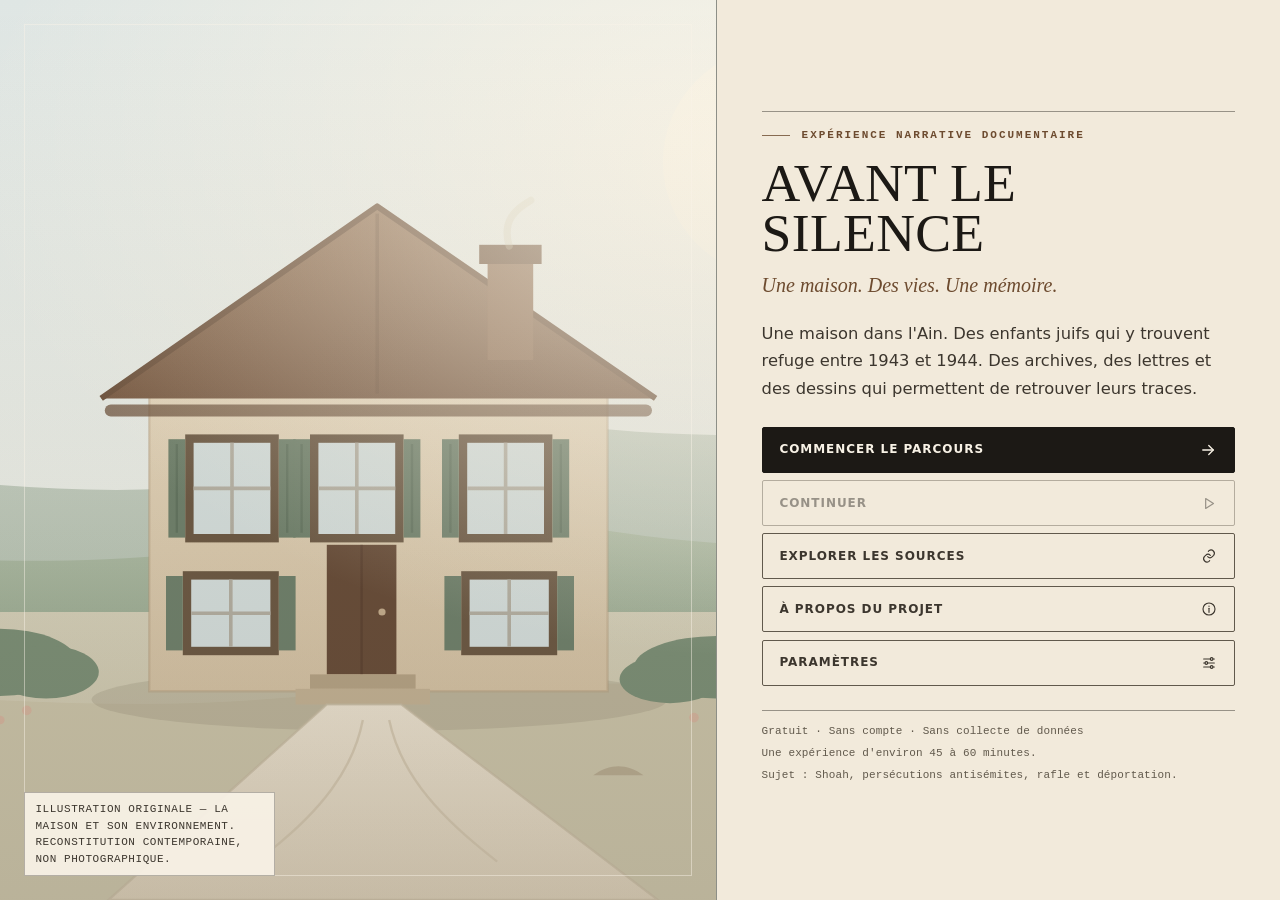
==== commit 28d801a6: "design: refonte catalogue d'exposition Palette papier/encre plus tranchée, filets 1 px, échelle typo" ====
--- a/index.html
+++ b/index.html
@@ -13,14 +13,14 @@
   <meta property="og:type" content="website">
   <meta property="og:image" content="./assets/illustrations/logo.svg">
   <link rel="icon" href="./assets/icons/favicon.svg" type="image/svg+xml">
-  <link rel="stylesheet" href="./css/global.css?v=0.8.0">
-  <link rel="stylesheet" href="./css/typography.css?v=0.8.0">
-  <link rel="stylesheet" href="./css/layout.css?v=0.8.0">
-  <link rel="stylesheet" href="./css/interface.css?v=0.8.0">
-  <link rel="stylesheet" href="./css/documents.css?v=0.8.0">
-  <link rel="stylesheet" href="./css/chapters.css?v=0.8.0">
-  <link rel="stylesheet" href="./css/responsive.css?v=0.8.0">
-  <link rel="stylesheet" href="./css/accessibility.css?v=0.8.0">
+  <link rel="stylesheet" href="./css/global.css?v=0.8.0-d2">
+  <link rel="stylesheet" href="./css/typography.css?v=0.8.0-d2">
+  <link rel="stylesheet" href="./css/layout.css?v=0.8.0-d2">
+  <link rel="stylesheet" href="./css/interface.css?v=0.8.0-d2">
+  <link rel="stylesheet" href="./css/documents.css?v=0.8.0-d2">
+  <link rel="stylesheet" href="./css/chapters.css?v=0.8.0-d2">
+  <link rel="stylesheet" href="./css/responsive.css?v=0.8.0-d2">
+  <link rel="stylesheet" href="./css/accessibility.css?v=0.8.0-d2">
 </head>
 <body>
   <a class="skip-link" href="#main">Aller au contenu principal</a>
@@ -52,6 +52,6 @@
     </div>
   </noscript>
 
-  <script type="module" src="./js/main.js?v=0.8.0"></script>
+  <script type="module" src="./js/main.js?v=0.8.0-d2"></script>
 </body>
 </html>
--- a/css/global.css
+++ b/css/global.css
@@ -1,42 +1,43 @@
 /* ============================================================
    AVANT LE SILENCE — styles globaux
-   Palette sobre inspirée du papier, du bois et de la lumière.
+   Catalogue d'exposition : papier chaud, encre dense, filets.
    ============================================================ */
 
 :root {
-  --ivory: #f4efe5;
-  --ivory-deep: #ece4d5;
-  --paper: #ece2d0;
-  --paper-light: #f7f1e6;
-  --paper-deep: #dfd1b9;
-  --brown: #7a5c43;
-  --brown-soft: #9d8064;
-  --brown-pale: #e5d7c3;
-  --ink: #272522;
-  --ink-soft: #4d4943;
-  --ink-faint: #736c62;
-  --sage: #6f806b;
-  --sage-soft: #dfe6da;
-  --sage-deep: #52604f;
-  --slate: #405a6b;
-  --slate-soft: #dbe4e9;
-  --amber: #8a6528;
-  --amber-soft: #f0e3c8;
-  --line: rgba(39, 37, 34, 0.14);
-  --line-strong: rgba(39, 37, 34, 0.3);
-  --line-light: rgba(255, 255, 255, 0.34);
-  --shadow-sm: 0 2px 8px rgba(54, 42, 30, 0.06);
-  --shadow-md: 0 12px 32px rgba(54, 42, 30, 0.1);
-  --shadow-lg: 0 24px 70px rgba(40, 30, 20, 0.16);
-  --radius-sm: 7px;
-  --radius: 14px;
-  --radius-lg: 22px;
+  --ivory: #f2eadb;
+  --ivory-deep: #e7dcc7;
+  --paper: #eee3ce;
+  --paper-light: #f8f2e6;
+  --paper-deep: #d9c9ad;
+  --brown: #6d4b2f;
+  --brown-soft: #8a6747;
+  --brown-pale: #e2d2ba;
+  --ink: #1c1915;
+  --ink-soft: #3c362e;
+  --ink-faint: #61594c;
+  --sage: #5c6f57;
+  --sage-soft: #dde4d4;
+  --sage-deep: #3f513b;
+  --slate: #33505e;
+  --slate-soft: #d9e3e7;
+  --amber: #7b571d;
+  --amber-soft: #efe0c0;
+  --line: rgba(28, 25, 21, 0.16);
+  --line-strong: rgba(28, 25, 21, 0.42);
+  --line-light: rgba(255, 255, 255, 0.4);
+  --shadow-sm: none;
+  --shadow-md: none;
+  --shadow-lg: 0 24px 60px rgba(28, 25, 21, 0.18);
+  --radius-sm: 2px;
+  --radius: 3px;
+  --radius-lg: 4px;
   --font-serif: "Iowan Old Style", "Palatino Linotype", Palatino, Georgia, "Times New Roman", serif;
   --font-sans: "Segoe UI", system-ui, -apple-system, "Helvetica Neue", Arial, sans-serif;
+  --font-mono: ui-monospace, "Cascadia Mono", "SFMono-Regular", Consolas, "Liberation Mono", monospace;
   --max-width: 1240px;
-  --reading-width: 68ch;
-  --hud-height: 68px;
-  --transition: 240ms cubic-bezier(0.2, 0.7, 0.2, 1);
+  --reading-width: 66ch;
+  --hud-height: 64px;
+  --transition: 180ms ease;
 }
 
 *,
@@ -56,16 +57,14 @@
   margin: 0;
   color: var(--ink);
   font-family: var(--font-sans);
-  font-size: 1rem;
+  font-size: 1.0625rem;
   line-height: 1.65;
   background-color: var(--ivory);
-  background-image:
-    radial-gradient(circle at 18% 8%, rgba(255, 255, 255, 0.7), transparent 38%),
-    radial-gradient(circle at 82% 92%, rgba(122, 92, 67, 0.06), transparent 45%),
-    url("../assets/backgrounds/paper-texture.svg");
+  background-image: url("../assets/backgrounds/paper-texture.svg");
   background-attachment: fixed;
   text-rendering: optimizeLegibility;
   -webkit-font-smoothing: antialiased;
+  font-variant-numeric: tabular-nums;
 }
 
 img,
@@ -119,13 +118,13 @@
 }
 
 ::selection {
-  color: var(--ivory);
-  background: var(--slate);
+  color: var(--paper-light);
+  background: var(--ink);
 }
 
 ::-webkit-scrollbar {
-  width: 12px;
-  height: 12px;
+  width: 11px;
+  height: 11px;
 }
 
 ::-webkit-scrollbar-track {
@@ -135,7 +134,7 @@
 ::-webkit-scrollbar-thumb {
   background: var(--brown-soft);
   border: 3px solid var(--ivory-deep);
-  border-radius: 20px;
+  border-radius: 0;
 }
 
 * {
@@ -174,9 +173,10 @@
   top: 0.75rem;
   left: 0.75rem;
   z-index: 5000;
-  padding: 0.7rem 1rem;
-  color: var(--ivory);
+  padding: 0.65rem 1rem;
+  color: var(--paper-light);
   background: var(--ink);
+  border: 1px solid var(--ink);
   border-radius: var(--radius-sm);
   transform: translateY(-180%);
   transition: transform var(--transition);
@@ -196,41 +196,42 @@
   flex-direction: column;
   align-items: center;
   justify-content: center;
-  gap: 0.85rem;
+  gap: 0.9rem;
   padding: 2rem;
   text-align: center;
-  background:
-    radial-gradient(circle at 50% 45%, rgba(255, 255, 255, 0.75), transparent 44%),
-    var(--ivory);
+  background: var(--ivory);
 }
 
 .boot-mark {
   color: var(--brown);
-  opacity: 0.86;
+  opacity: 0.9;
 }
 
 .boot-title {
   margin: 0;
   font-family: var(--font-serif);
   font-size: clamp(1.35rem, 3vw, 1.9rem);
-  letter-spacing: 0.26em;
-  text-indent: 0.26em;
+  letter-spacing: 0.3em;
+  text-indent: 0.3em;
   color: var(--ink);
 }
 
 .boot-text {
   margin: 0;
-  font-size: 0.92rem;
+  font-family: var(--font-mono);
+  font-size: 0.6875rem;
+  letter-spacing: 0.12em;
+  text-transform: uppercase;
   color: var(--ink-faint);
 }
 
 .boot-line {
   width: min(220px, 60vw);
   height: 2px;
-  margin-top: 0.75rem;
+  margin-top: 0.85rem;
   overflow: hidden;
   background: var(--brown-pale);
-  border-radius: 99px;
+  border-radius: 0;
 }
 
 .boot-line span {
@@ -238,7 +239,7 @@
   width: 42%;
   height: 100%;
   background: var(--brown);
-  border-radius: inherit;
+  border-radius: 0;
   animation: boot-slide 1.5s ease-in-out infinite;
 }
 
@@ -256,15 +257,15 @@
   padding: 2rem;
   color: var(--ink);
   background: var(--paper-light);
-  border: 1px solid var(--line);
+  border: 1px solid var(--line-strong);
+  border-top: 2px solid var(--ink);
   border-radius: var(--radius);
-  box-shadow: var(--shadow-md);
 }
 
 .noscript h1 {
   margin-top: 0;
   font-family: var(--font-serif);
-  letter-spacing: 0.08em;
+  letter-spacing: 0.06em;
 }
 
 /* --- Divers --- */
--- a/css/typography.css
+++ b/css/typography.css
@@ -1,5 +1,6 @@
 /* ============================================================
-   Typographie éditoriale
+   Typographie éditoriale — échelle de catalogue
+   Surtitre mono 11 px · titre display · chapô · corps 17 px
    ============================================================ */
 
 body,
@@ -17,88 +18,102 @@
 .serif {
   font-family: var(--font-serif);
   font-weight: 500;
-  line-height: 1.12;
-  letter-spacing: -0.012em;
+  line-height: 1.08;
+  letter-spacing: -0.018em;
   color: var(--ink);
 }
 
 h1 {
-  font-size: clamp(2.4rem, 5.4vw, 4.8rem);
+  font-size: clamp(2.6rem, 4.8vw, 4.3rem);
 }
 
 h2 {
-  font-size: clamp(1.6rem, 3.1vw, 2.5rem);
+  font-size: clamp(1.5rem, 2.5vw, 2.1rem);
+  line-height: 1.14;
 }
 
 h3 {
-  font-size: clamp(1.18rem, 2vw, 1.5rem);
-  line-height: 1.22;
+  font-size: clamp(1.15rem, 1.7vw, 1.35rem);
+  line-height: 1.24;
 }
 
 h4 {
-  font-size: 1.05rem;
-  line-height: 1.3;
+  font-size: 1.02rem;
+  line-height: 1.32;
 }
 
 p {
-  margin-bottom: 1.1em;
+  margin-bottom: 1em;
 }
 
 p:last-child {
   margin-bottom: 0;
 }
+
+/* --- Surtitre de section --- */
 
 .eyebrow {
   display: flex;
   align-items: center;
-  gap: 0.55rem;
+  gap: 0.7rem;
   margin: 0 0 0.9rem;
-  font-family: var(--font-sans);
-  font-size: 0.72rem;
-  font-weight: 650;
+  font-family: var(--font-mono);
+  font-size: 0.6875rem;
+  font-weight: 600;
   line-height: 1.4;
-  letter-spacing: 0.19em;
+  letter-spacing: 0.18em;
   text-transform: uppercase;
   color: var(--brown);
 }
 
 .eyebrow::before {
   content: "";
-  width: 1.7rem;
+  flex: 0 0 1.8rem;
+  width: 1.8rem;
   height: 1px;
   background: currentColor;
-  opacity: 0.65;
+  opacity: 0.8;
 }
 
 .eyebrow--plain::before {
   display: none;
 }
 
+/* --- Chapô et sous-titre --- */
+
 .subtitle {
   margin: 0;
   font-family: var(--font-serif);
-  font-size: clamp(1.1rem, 2vw, 1.45rem);
+  font-size: clamp(1.1rem, 1.8vw, 1.35rem);
   font-style: italic;
   line-height: 1.4;
+  color: var(--brown);
+}
+
+.lead {
+  max-width: 62ch;
+  margin: 0;
+  font-family: var(--font-serif);
+  font-size: clamp(1.2rem, 1.9vw, 1.48rem);
+  line-height: 1.45;
   color: var(--ink-soft);
 }
 
-.lead {
-  font-family: var(--font-serif);
-  font-size: clamp(1.18rem, 2.2vw, 1.48rem);
-  line-height: 1.48;
-  color: var(--ink-soft);
-}
+.lead + .prose {
+  margin-top: 1.1rem;
+}
+
+/* --- Corps de lecture --- */
 
 .prose {
   max-width: var(--reading-width);
-  font-size: 1.03rem;
-  line-height: 1.72;
+  font-size: 1.0625rem;
+  line-height: 1.7;
   color: var(--ink-soft);
 }
 
 .prose p {
-  margin-bottom: 1.05em;
+  margin-bottom: 1.02em;
 }
 
 .prose strong {
@@ -112,17 +127,18 @@
 
 .prose--lead > p:first-child {
   font-family: var(--font-serif);
-  font-size: 1.2rem;
+  font-size: 1.22rem;
   line-height: 1.52;
   color: var(--ink);
 }
 
 .prose--dropcap > p:first-child::first-letter {
   float: left;
-  margin: 0.12em 0.12em 0 0;
-  font-family: var(--font-serif);
-  font-size: 3.5em;
-  line-height: 0.78;
+  margin: 0.08em 0.12em 0 0;
+  font-family: var(--font-serif);
+  font-size: 3.6em;
+  font-weight: 500;
+  line-height: 0.82;
   color: var(--brown);
 }
 
@@ -140,30 +156,40 @@
   color: var(--slate);
 }
 
+/* --- Métadonnées et légendes --- */
+
 .small {
-  font-size: 0.84rem;
+  font-size: 0.8125rem;
   line-height: 1.55;
   color: var(--ink-faint);
 }
 
 .tiny {
   font-size: 0.75rem;
+  line-height: 1.55;
+  color: var(--ink-faint);
+}
+
+.caption {
+  font-size: 0.8125rem;
   line-height: 1.5;
-  color: var(--ink-faint);
-}
-
-.caption {
-  font-size: 0.8rem;
-  line-height: 1.5;
-  color: var(--ink-faint);
-}
+  letter-spacing: 0.01em;
+  color: var(--ink-faint);
+}
+
+.mono {
+  font-family: var(--font-mono);
+  font-variant-numeric: tabular-nums;
+}
+
+/* --- Citation --- */
 
 .quote {
-  margin: 2rem 0;
-  padding: 0.2rem 0 0.2rem 1.4rem;
-  border-left: 2px solid var(--brown-soft);
-  font-family: var(--font-serif);
-  font-size: clamp(1.25rem, 2.4vw, 1.7rem);
+  margin: 2.2rem 0;
+  padding: 0.15rem 0 0.15rem 1.5rem;
+  border-left: 2px solid var(--brown);
+  font-family: var(--font-serif);
+  font-size: clamp(1.25rem, 2.2vw, 1.65rem);
   font-style: italic;
   line-height: 1.42;
   color: var(--ink);
@@ -171,16 +197,18 @@
 
 .quote__label {
   display: block;
-  margin-top: 0.85rem;
-  font-family: var(--font-sans);
-  font-size: 0.7rem;
+  margin-top: 0.9rem;
+  font-family: var(--font-mono);
+  font-size: 0.625rem;
   font-style: normal;
-  font-weight: 650;
+  font-weight: 600;
   letter-spacing: 0.14em;
   text-transform: uppercase;
   color: var(--brown);
 }
 
+/* --- Utilitaires de texte --- */
+
 .text-center {
   text-align: center;
 }
@@ -193,10 +221,6 @@
   text-wrap: pretty;
 }
 
-.mono {
-  font-family: ui-monospace, "Cascadia Mono", Consolas, "Liberation Mono", monospace;
-}
-
 .muted {
   color: var(--ink-faint);
 }
--- a/css/layout.css
+++ b/css/layout.css
@@ -1,5 +1,5 @@
 /* ============================================================
-   Structure des écrans et des pages
+   Structure des écrans et des pages — grille éditoriale
    ============================================================ */
 
 .app {
@@ -8,7 +8,7 @@
 
 .screen {
   min-height: 100vh;
-  animation: screen-in 420ms var(--transition) both;
+  animation: screen-in 320ms ease both;
 }
 
 @keyframes screen-in {
@@ -22,15 +22,17 @@
 }
 
 .container--narrow {
-  width: min(880px, calc(100% - 3rem));
+  width: min(920px, calc(100% - 3rem));
+  margin-inline: auto;
 }
 
 .container--reading {
   width: min(760px, calc(100% - 3rem));
+  margin-inline: auto;
 }
 
 .section {
-  padding-block: clamp(3rem, 7vw, 5.5rem);
+  padding-block: clamp(3.25rem, 6vw, 5rem);
 }
 
 .section--tight {
@@ -38,9 +40,7 @@
 }
 
 .section--paper {
-  background:
-    linear-gradient(180deg, rgba(255, 255, 255, 0.34), transparent 35%),
-    var(--paper-light);
+  background: var(--paper-light);
   border-block: 1px solid var(--line);
 }
 
@@ -70,9 +70,8 @@
   position: sticky;
   top: 0;
   z-index: 80;
-  background: rgba(244, 239, 229, 0.9);
-  border-bottom: 1px solid var(--line);
-  backdrop-filter: blur(14px);
+  background: var(--ivory);
+  border-bottom: 1px solid var(--line-strong);
 }
 
 .page-header__inner {
@@ -88,16 +87,17 @@
 .page-header__title {
   margin: 0;
   font-family: var(--font-serif);
-  font-size: 1.08rem;
-  letter-spacing: 0.01em;
+  font-size: 1.05rem;
+  line-height: 1.2;
+  letter-spacing: 0.005em;
 }
 
 .page-header__sub {
   display: block;
-  margin-top: 0.05rem;
-  font-family: var(--font-sans);
-  font-size: 0.7rem;
-  font-weight: 650;
+  margin-top: 0.15rem;
+  font-family: var(--font-mono);
+  font-size: 0.625rem;
+  font-weight: 600;
   letter-spacing: 0.14em;
   text-transform: uppercase;
   color: var(--brown);
@@ -106,23 +106,30 @@
 .page-header__actions {
   display: flex;
   align-items: center;
-  gap: 0.5rem;
+  gap: 0.25rem;
 }
 
 .page-intro {
-  padding-block: clamp(2.4rem, 6vw, 4.6rem) clamp(1.2rem, 3vw, 2rem);
+  padding-block: clamp(2.6rem, 5vw, 4rem) 0;
+}
+
+.page-intro .container,
+.page-intro .container--narrow,
+.page-intro .container--reading {
+  padding-bottom: clamp(1.4rem, 2.5vw, 2rem);
+  border-bottom: 1px solid var(--line);
 }
 
 .page-intro h1 {
-  margin: 0 0 0.7rem;
+  margin: 0 0 0.75rem;
 }
 
 .page-intro .lead {
-  max-width: 65ch;
+  max-width: 62ch;
 }
 
 .page-content {
-  padding-block: 0 clamp(4rem, 8vw, 6rem);
+  padding-block: clamp(1.5rem, 2.5vw, 2rem) clamp(4rem, 8vw, 6rem);
 }
 
 /* --- Accueil --- */
@@ -130,7 +137,7 @@
 .home-screen {
   min-height: 100vh;
   display: grid;
-  grid-template-columns: minmax(0, 1.08fr) minmax(400px, 0.92fr);
+  grid-template-columns: minmax(0, 1.12fr) minmax(400px, 0.88fr);
   overflow: hidden;
 }
 
@@ -139,6 +146,7 @@
   min-height: 100vh;
   overflow: hidden;
   background: #dfe4db;
+  border-right: 1px solid var(--line-strong);
 }
 
 .home-visual__image {
@@ -146,80 +154,79 @@
   height: 100%;
   object-fit: cover;
   object-position: center;
-  animation: home-drift 24s ease-out both;
-}
-
-@keyframes home-drift {
-  from { transform: scale(1.035); }
-  to { transform: scale(1); }
 }
 
 .home-visual::after {
   content: "";
   position: absolute;
-  inset: 0;
-  background:
-    linear-gradient(90deg, transparent 60%, rgba(244, 239, 229, 0.34)),
-    linear-gradient(180deg, transparent 45%, rgba(39, 37, 34, 0.18));
+  inset: clamp(1rem, 2vw, 1.5rem);
+  border: 1px solid rgba(248, 242, 230, 0.46);
   pointer-events: none;
 }
 
 .home-visual__caption {
   position: absolute;
-  right: 1.6rem;
-  bottom: 1.3rem;
+  left: clamp(1rem, 2vw, 1.5rem);
+  bottom: clamp(1rem, 2vw, 1.5rem);
   z-index: 1;
-  max-width: 32ch;
+  max-width: 38ch;
   margin: 0;
-  font-size: 0.68rem;
+  padding: 0.5rem 0.65rem;
+  font-family: var(--font-mono);
+  font-size: 0.6875rem;
   line-height: 1.5;
-  text-align: right;
-  color: rgba(247, 241, 230, 0.82);
-  text-shadow: 0 1px 8px rgba(20, 18, 16, 0.5);
+  letter-spacing: 0.05em;
+  text-align: left;
+  text-transform: uppercase;
+  color: var(--ink-soft);
+  background: rgba(248, 242, 230, 0.94);
+  border: 1px solid rgba(28, 25, 21, 0.3);
+  text-shadow: none;
 }
 
 .home-panel {
   display: flex;
   align-items: center;
-  padding: clamp(2rem, 5vw, 5rem);
-  background:
-    radial-gradient(circle at 85% 10%, rgba(255, 255, 255, 0.8), transparent 44%),
-    var(--ivory);
+  padding: clamp(2.25rem, 3.5vw, 3rem);
+  background: var(--ivory);
 }
 
 .home-panel__inner {
   width: min(540px, 100%);
   margin-inline: auto;
+  padding-top: 1rem;
+  border-top: 1px solid var(--line-strong);
 }
 
 .home-title {
-  margin: 0.3rem 0 0.6rem;
-  font-size: clamp(2.5rem, 4.5vw, 4.4rem);
-  line-height: 0.98;
-  letter-spacing: 0.012em;
+  margin: 0.25rem 0 0.75rem;
+  font-size: clamp(2.8rem, 4.2vw, 4.5rem);
+  line-height: 0.94;
+  letter-spacing: 0.005em;
   text-wrap: balance;
 }
 
 .home-subtitle {
-  margin: 0 0 1.8rem;
+  margin: 0 0 1.3rem;
   font-family: var(--font-serif);
-  font-size: clamp(1.05rem, 1.8vw, 1.35rem);
+  font-size: clamp(1.05rem, 1.6vw, 1.25rem);
   font-style: italic;
+  line-height: 1.4;
   color: var(--brown);
 }
 
 .home-intro {
-  max-width: 46ch;
-  margin-bottom: 2rem;
-  font-size: 1rem;
-  line-height: 1.72;
+  max-width: 48ch;
+  margin-bottom: 1.5rem;
+  font-size: 1.02rem;
+  line-height: 1.7;
   color: var(--ink-soft);
 }
 
 .home-actions {
   display: grid;
-  gap: 0.65rem;
-  margin-bottom: 1.6rem;
+  gap: 0.45rem;
+  margin-bottom: 1.5rem;
 }
 
 .home-actions .btn {
@@ -227,15 +234,17 @@
 }
 
 .home-meta {
-  padding-top: 1.2rem;
-  border-top: 1px solid var(--line);
-  font-size: 0.76rem;
-  line-height: 1.6;
+  padding-top: 0.8rem;
+  border-top: 1px solid var(--line-strong);
+  font-family: var(--font-mono);
+  font-size: 0.6875rem;
+  line-height: 1.55;
+  letter-spacing: 0.01em;
   color: var(--ink-faint);
 }
 
 .home-meta p {
-  margin-bottom: 0.35rem;
+  margin-bottom: 0.3rem;
 }
 
 .home-meta strong {
@@ -249,9 +258,8 @@
   position: sticky;
   top: 0;
   z-index: 90;
-  background: rgba(244, 239, 229, 0.92);
-  border-bottom: 1px solid var(--line);
-  backdrop-filter: blur(16px);
+  background: var(--ivory);
+  border-bottom: 1px solid var(--line-strong);
 }
 
 .hud__inner {
@@ -267,21 +275,23 @@
 .hud__chapter {
   display: flex;
   align-items: center;
-  gap: 0.75rem;
+  gap: 0.7rem;
   min-width: 0;
 }
 
 .hud__chapter-mark {
   display: grid;
   place-items: center;
-  flex: 0 0 36px;
-  width: 36px;
-  height: 36px;
-  font-family: var(--font-serif);
-  font-size: 0.85rem;
+  flex: 0 0 34px;
+  width: 34px;
+  height: 34px;
+  font-family: var(--font-mono);
+  font-size: 0.75rem;
+  font-weight: 600;
+  letter-spacing: 0.04em;
   color: var(--brown);
   border: 1px solid var(--line-strong);
-  border-radius: 50%;
+  border-radius: var(--radius-sm);
 }
 
 .hud__chapter-text {
@@ -301,8 +311,9 @@
 .hud__chapter-period {
   display: block;
   overflow: hidden;
-  font-size: 0.68rem;
-  font-weight: 650;
+  font-family: var(--font-mono);
+  font-size: 0.625rem;
+  font-weight: 600;
   line-height: 1.4;
   letter-spacing: 0.1em;
   text-transform: uppercase;
@@ -314,7 +325,7 @@
 .hud__actions {
   display: flex;
   align-items: center;
-  gap: 0.35rem;
+  gap: 0.15rem;
 }
 
 .hud__actions .btn--icon {
@@ -331,31 +342,52 @@
 .scene-heading {
   width: min(var(--max-width), calc(100% - 3rem));
   margin-inline: auto;
-  padding: clamp(1.8rem, 4vw, 3.1rem) 0 clamp(1.2rem, 2.4vw, 1.8rem);
+  display: grid;
+  grid-template-columns: 7.5rem minmax(0, 1fr);
+  column-gap: clamp(1.5rem, 3vw, 2.5rem);
+  align-items: start;
+  padding: clamp(1.8rem, 3.6vw, 3rem) 0 clamp(1.4rem, 2.6vw, 2rem);
+  border-bottom: 1px solid var(--line);
+}
+
+.scene-heading::before {
+  content: attr(data-index);
+  grid-column: 1;
+  grid-row: 1 / span 2;
+  font-family: var(--font-serif);
+  font-size: clamp(3rem, 5vw, 4.6rem);
+  font-weight: 500;
+  line-height: 0.8;
+  letter-spacing: -0.04em;
+  color: var(--brown);
+  font-variant-numeric: tabular-nums;
 }
 
 .scene-heading__kicker {
+  grid-column: 2;
   margin: 0 0 0.45rem;
-  font-size: 0.7rem;
-  font-weight: 650;
-  letter-spacing: 0.16em;
+  font-family: var(--font-mono);
+  font-size: 0.6875rem;
+  font-weight: 600;
+  letter-spacing: 0.14em;
   text-transform: uppercase;
   color: var(--brown);
 }
 
 .scene-heading h1 {
+  grid-column: 2;
   margin: 0;
-  font-size: clamp(1.9rem, 3.8vw, 3.2rem);
+  font-size: clamp(1.9rem, 3.4vw, 2.9rem);
 }
 
 .scene-layout {
   width: min(var(--max-width), calc(100% - 3rem));
   margin-inline: auto;
   display: grid;
-  grid-template-columns: minmax(0, 1.52fr) minmax(320px, 0.78fr);
-  gap: clamp(1.4rem, 3vw, 2.6rem);
+  grid-template-columns: minmax(0, 1.55fr) minmax(310px, 0.75fr);
+  gap: clamp(2rem, 3.5vw, 3.5rem);
   align-items: start;
-  padding-bottom: clamp(2.5rem, 5vw, 4rem);
+  padding-block: clamp(2rem, 3.5vw, 2.8rem) clamp(2.5rem, 5vw, 4rem);
 }
 
 .scene-visual {
@@ -364,30 +396,38 @@
   min-width: 0;
 }
 
+.scene-layout > .illustration {
+  position: sticky;
+  top: calc(var(--hud-height) + 1.2rem);
+  align-self: start;
+}
+
 .scene-panel {
   min-width: 0;
+  padding-left: clamp(1.5rem, 2.5vw, 2.25rem);
+  border-left: 1px solid var(--line-strong);
 }
 
 .scene-panel__inner {
-  padding: clamp(1.2rem, 2.6vw, 1.9rem);
-  background: rgba(247, 241, 230, 0.72);
-  border: 1px solid var(--line);
-  border-radius: var(--radius);
-  box-shadow: var(--shadow-sm);
+  padding: 0;
+  background: transparent;
+  border: 0;
+  border-radius: 0;
+  box-shadow: none;
 }
 
 .scene-panel h2 {
   margin: 0 0 0.75rem;
-  font-size: clamp(1.35rem, 2.2vw, 1.75rem);
+  font-size: clamp(1.35rem, 2vw, 1.6rem);
 }
 
 .scene-panel .prose {
-  font-size: 0.97rem;
-  line-height: 1.68;
+  font-size: 1rem;
+  line-height: 1.66;
 }
 
 .scene-panel__divider {
-  margin: 1.4rem 0;
+  margin: 1.5rem 0;
   border: 0;
   border-top: 1px solid var(--line);
 }
@@ -395,8 +435,8 @@
 .scene-actions {
   display: grid;
   grid-template-columns: 1fr 1fr;
-  gap: 0.55rem;
-  margin-top: 1.4rem;
+  gap: 0.5rem;
+  margin-top: 1.5rem;
 }
 
 .scene-actions .btn:last-child:nth-child(odd) {
@@ -416,12 +456,15 @@
 
 .scene-progress__row {
   display: flex;
-  align-items: center;
+  align-items: baseline;
   justify-content: space-between;
   gap: 1rem;
   margin-bottom: 0.45rem;
-  font-size: 0.75rem;
+  font-family: var(--font-mono);
+  font-size: 0.6875rem;
+  letter-spacing: 0.03em;
   color: var(--ink-faint);
+  font-variant-numeric: tabular-nums;
 }
 
 /* --- Sélection des chapitres --- */
@@ -429,8 +472,8 @@
 .chapter-grid {
   display: grid;
   grid-template-columns: repeat(2, minmax(0, 1fr));
-  gap: clamp(1rem, 2.4vw, 1.6rem);
-  margin-top: 2rem;
+  gap: clamp(2.2rem, 4vw, 3.5rem) clamp(1.75rem, 3vw, 2.5rem);
+  margin-top: 1.8rem;
 }
 
 .chapter-card {
@@ -438,116 +481,145 @@
   display: flex;
   flex-direction: column;
   min-width: 0;
-  overflow: hidden;
-  background: var(--paper-light);
-  border: 1px solid var(--line);
-  border-radius: var(--radius);
-  box-shadow: var(--shadow-sm);
-  transition: transform var(--transition), box-shadow var(--transition), border-color var(--transition);
+  padding-top: 0.85rem;
+  background: transparent;
+  border: 0;
+  border-top: 1.5px solid var(--ink);
+  border-radius: 0;
+  box-shadow: none;
+  transition: border-color var(--transition);
+}
+
+.chapter-card::before {
+  content: "N° " attr(data-catalogue);
+  display: block;
+  margin-bottom: 0.7rem;
+  font-family: var(--font-mono);
+  font-size: 0.6563rem;
+  font-weight: 600;
+  letter-spacing: 0.16em;
+  color: var(--brown);
+  font-variant-numeric: tabular-nums;
 }
 
 .chapter-card--open:hover,
 .chapter-card--open:focus-within {
-  transform: translateY(-3px);
-  border-color: var(--line-strong);
-  box-shadow: var(--shadow-md);
+  transform: none;
+  border-top-color: var(--brown);
+  box-shadow: none;
 }
 
 .chapter-card--locked {
-  opacity: 0.66;
-  filter: grayscale(0.45);
+  opacity: 0.58;
+  filter: grayscale(0.6);
 }
 
 .chapter-card__cover {
   position: relative;
-  aspect-ratio: 16 / 8.5;
+  aspect-ratio: 16 / 9;
   overflow: hidden;
   background: var(--ivory-deep);
+  border: 1px solid var(--line-strong);
+  border-radius: var(--radius-sm);
 }
 
 .chapter-card__cover img {
   width: 100%;
   height: 100%;
   object-fit: cover;
-  transition: transform 600ms var(--transition);
+  transition: transform 500ms ease;
 }
 
 .chapter-card--open:hover .chapter-card__cover img {
-  transform: scale(1.025);
+  transform: scale(1.018);
 }
 
 .chapter-card__number {
   position: absolute;
-  top: 0.9rem;
-  left: 0.9rem;
+  top: 0.7rem;
+  left: 0.7rem;
   z-index: 1;
   display: grid;
   place-items: center;
-  width: 2.4rem;
-  height: 2.4rem;
-  font-family: var(--font-serif);
-  font-size: 0.95rem;
+  width: 2.1rem;
+  height: 2.1rem;
+  font-family: var(--font-mono);
+  font-size: 0.75rem;
+  font-weight: 600;
+  letter-spacing: 0.05em;
   color: var(--ink);
-  background: rgba(247, 241, 230, 0.92);
-  border: 1px solid rgba(39, 37, 34, 0.16);
-  border-radius: 50%;
-  box-shadow: var(--shadow-sm);
+  background: var(--paper-light);
+  border: 1px solid var(--line-strong);
+  border-radius: var(--radius-sm);
+  box-shadow: none;
 }
 
 .chapter-card__body {
   display: flex;
   flex: 1;
   flex-direction: column;
-  padding: 1.15rem 1.2rem 1.25rem;
+  padding: 1rem 0 0.2rem;
 }
 
 .chapter-card__meta {
   margin: 0 0 0.35rem;
-  font-size: 0.68rem;
-  font-weight: 650;
-  letter-spacing: 0.12em;
+  font-family: var(--font-mono);
+  font-size: 0.625rem;
+  font-weight: 600;
+  letter-spacing: 0.1em;
   text-transform: uppercase;
   color: var(--brown);
 }
 
 .chapter-card h2 {
-  margin: 0 0 0.55rem;
-  font-size: clamp(1.25rem, 2.2vw, 1.55rem);
+  margin: 0 0 0.5rem;
+  font-size: clamp(1.35rem, 2vw, 1.65rem);
 }
 
 .chapter-card p {
   margin: 0 0 1rem;
-  font-size: 0.9rem;
-  line-height: 1.55;
+  font-size: 0.9375rem;
+  line-height: 1.58;
   color: var(--ink-soft);
 }
 
 .chapter-card__footer {
   display: flex;
-  align-items: center;
+  align-items: baseline;
   justify-content: space-between;
   gap: 0.75rem;
   margin-top: auto;
-  padding-top: 0.9rem;
+  padding-top: 0.8rem;
   border-top: 1px solid var(--line);
 }
 
 .chapter-card__progress {
-  font-size: 0.72rem;
+  font-family: var(--font-mono);
+  font-size: 0.6563rem;
+  letter-spacing: 0.02em;
   color: var(--ink-faint);
 }
 
 .chapter-card__link {
-  font-size: 0.78rem;
+  font-size: 0.6875rem;
   font-weight: 650;
+  letter-spacing: 0.08em;
+  text-transform: uppercase;
   color: var(--slate);
+  text-decoration: none;
+}
+
+.chapter-card__link:hover {
+  color: var(--ink);
+  text-decoration: underline;
 }
 
 .chapter-card__lock {
   display: flex;
   align-items: center;
   gap: 0.4rem;
-  font-size: 0.75rem;
+  font-family: var(--font-mono);
+  font-size: 0.6563rem;
   color: var(--ink-faint);
 }
 
@@ -556,7 +628,7 @@
 .notebook-layout {
   display: grid;
   grid-template-columns: minmax(0, 1fr) 300px;
-  gap: clamp(1.4rem, 3vw, 2.4rem);
+  gap: clamp(2rem, 3.5vw, 3rem);
   align-items: start;
 }
 
@@ -568,30 +640,35 @@
   position: sticky;
   top: calc(var(--hud-height) + 1.2rem);
   display: grid;
+  gap: 1.4rem;
+}
+
+.notebook-toolbar {
+  display: grid;
   gap: 0.9rem;
-}
-
-.notebook-toolbar {
-  display: grid;
-  gap: 0.8rem;
-  margin-bottom: 1.3rem;
+  margin-bottom: 1.6rem;
 }
 
 .notebook-grid {
   display: grid;
   grid-template-columns: repeat(2, minmax(0, 1fr));
-  gap: 0.9rem;
+  column-gap: 1.8rem;
+}
+
+.notebook-grid > .empty-state {
+  grid-column: 1 / -1;
 }
 
 .notebook-card {
   display: flex;
   flex-direction: column;
-  gap: 0.65rem;
+  gap: 0.6rem;
   min-width: 0;
-  padding: 1rem;
-  background: var(--paper-light);
-  border: 1px solid var(--line);
-  border-radius: var(--radius-sm);
+  padding: 1rem 0 1.1rem;
+  background: transparent;
+  border: 0;
+  border-top: 1px solid var(--line-strong);
+  border-radius: 0;
 }
 
 .notebook-card__head {
@@ -603,13 +680,13 @@
 
 .notebook-card h3 {
   margin: 0;
-  font-size: 1.03rem;
+  font-size: 1.05rem;
   line-height: 1.3;
 }
 
 .notebook-card p {
   margin: 0;
-  font-size: 0.83rem;
+  font-size: 0.875rem;
   line-height: 1.55;
   color: var(--ink-soft);
 }
@@ -620,14 +697,17 @@
   justify-content: space-between;
   gap: 0.5rem;
   margin-top: auto;
-  padding-top: 0.7rem;
+  padding-top: 0.65rem;
   border-top: 1px solid var(--line);
 }
 
 .notebook-card__open {
   padding: 0;
-  font-size: 0.78rem;
-  font-weight: 650;
+  font-family: var(--font-mono);
+  font-size: 0.6563rem;
+  font-weight: 600;
+  letter-spacing: 0.08em;
+  text-transform: uppercase;
   color: var(--slate);
   background: none;
   border: 0;
@@ -657,24 +737,24 @@
   bottom: 0.4rem;
   left: 0.42rem;
   width: 1px;
-  background: linear-gradient(180deg, transparent, var(--line-strong) 4%, var(--line-strong) 96%, transparent);
+  background: var(--line-strong);
 }
 
 .timeline-item {
   position: relative;
-  margin-bottom: 0.8rem;
+  margin-bottom: 0.6rem;
 }
 
 .timeline-item::before {
   content: "";
   position: absolute;
-  top: 1.15rem;
+  top: 1.2rem;
   left: -1.62rem;
-  width: 0.62rem;
-  height: 0.62rem;
+  width: 0.5rem;
+  height: 0.5rem;
   background: var(--ivory);
   border: 1.5px solid var(--brown-soft);
-  border-radius: 50%;
+  border-radius: 0;
 }
 
 .timeline-item[data-status="review_required"]::before {
@@ -683,9 +763,10 @@
 }
 
 .timeline-details {
-  background: var(--paper-light);
-  border: 1px solid var(--line);
-  border-radius: var(--radius-sm);
+  background: transparent;
+  border: 0;
+  border-top: 1px solid var(--line);
+  border-radius: 0;
 }
 
 .timeline-summary {
@@ -693,7 +774,7 @@
   grid-template-columns: 8.5rem minmax(0, 1fr) auto;
   gap: 1rem;
   align-items: baseline;
-  padding: 0.95rem 1rem;
+  padding: 0.9rem 0.25rem;
   cursor: pointer;
   list-style: none;
 }
@@ -703,20 +784,21 @@
 }
 
 .timeline-summary:hover {
-  background: rgba(122, 92, 67, 0.045);
-  border-radius: var(--radius-sm);
+  background: rgba(28, 25, 21, 0.035);
 }
 
 .timeline-date {
-  font-size: 0.72rem;
-  font-weight: 650;
-  letter-spacing: 0.04em;
+  font-family: var(--font-mono);
+  font-size: 0.6875rem;
+  font-weight: 600;
+  letter-spacing: 0.02em;
   color: var(--brown);
+  font-variant-numeric: tabular-nums;
 }
 
 .timeline-title {
   font-family: var(--font-serif);
-  font-size: 1.03rem;
+  font-size: 1.05rem;
   line-height: 1.35;
 }
 
@@ -732,38 +814,40 @@
 }
 
 .timeline-body {
-  padding: 0 1rem 1.1rem;
+  padding: 0 0.25rem 1.1rem;
   border-top: 1px solid var(--line);
 }
 
 .timeline-body .prose {
   padding-top: 0.9rem;
-  font-size: 0.93rem;
+  font-size: 0.9375rem;
 }
 
 /* --- Paramètres --- */
 
 .settings-grid {
   display: grid;
-  gap: 1.1rem;
-  max-width: 820px;
+  gap: clamp(1.6rem, 3vw, 2.4rem);
+  max-width: 860px;
 }
 
 .settings-section {
-  padding: clamp(1.1rem, 2.5vw, 1.6rem);
-  background: var(--paper-light);
-  border: 1px solid var(--line);
-  border-radius: var(--radius);
+  padding: clamp(1.2rem, 2.2vw, 1.6rem) 0 0;
+  background: transparent;
+  border: 0;
+  border-top: 1.5px solid var(--ink);
+  border-radius: 0;
 }
 
 .settings-section h2 {
-  margin: 0 0 0.3rem;
-  font-size: 1.28rem;
+  margin: 0 0 0.35rem;
+  font-size: 1.32rem;
 }
 
 .settings-section > p {
   margin: 0 0 1.1rem;
-  font-size: 0.86rem;
+  font-size: 0.875rem;
+  line-height: 1.6;
   color: var(--ink-faint);
 }
 
@@ -772,7 +856,7 @@
   grid-template-columns: minmax(0, 1fr) auto;
   gap: 1rem;
   align-items: center;
-  padding: 0.85rem 0;
+  padding: 0.9rem 0;
   border-top: 1px solid var(--line);
 }
 
@@ -782,7 +866,7 @@
 
 .setting-row__label {
   display: block;
-  font-size: 0.92rem;
+  font-size: 0.9375rem;
   font-weight: 600;
   color: var(--ink);
 }
@@ -790,7 +874,7 @@
 .setting-row__hint {
   display: block;
   margin-top: 0.15rem;
-  font-size: 0.76rem;
+  font-size: 0.78rem;
   line-height: 1.45;
   color: var(--ink-faint);
 }
@@ -805,15 +889,20 @@
 
 .source-list {
   display: grid;
-  gap: 0.8rem;
-  margin-top: 1.6rem;
+  gap: 0;
+  margin-top: 1rem;
 }
 
 .source-card {
-  padding: 1rem 1.1rem;
-  background: var(--paper-light);
-  border: 1px solid var(--line);
-  border-radius: var(--radius-sm);
+  padding: 1.3rem 0 1.4rem;
+  background: transparent;
+  border: 0;
+  border-top: 1px solid var(--line-strong);
+  border-radius: 0;
+}
+
+.source-card:last-child {
+  border-bottom: 1px solid var(--line-strong);
 }
 
 .source-card__head {
@@ -828,46 +917,52 @@
 .source-card h2,
 .source-card h3 {
   margin: 0;
-  font-size: 1.02rem;
+  font-size: 1.12rem;
 }
 
 .source-card p {
   margin: 0 0 0.45rem;
-  font-size: 0.85rem;
-  line-height: 1.55;
+  font-size: 0.875rem;
+  line-height: 1.58;
   color: var(--ink-soft);
 }
 
 .source-card__meta {
-  font-size: 0.72rem;
+  margin-top: 0.2rem;
+  font-family: var(--font-mono);
+  font-size: 0.6563rem;
+  letter-spacing: 0.02em;
   color: var(--ink-faint);
+  font-variant-numeric: tabular-nums;
 }
 
 .glossary-list {
   display: grid;
   grid-template-columns: repeat(2, minmax(0, 1fr));
-  gap: 0.8rem;
-  margin-top: 1.4rem;
+  column-gap: 3rem;
+  gap: 0 3rem;
+  margin-top: 0.8rem;
 }
 
 .glossary-item {
-  padding: 1rem 1.1rem;
-  background: var(--paper-light);
-  border: 1px solid var(--line);
-  border-radius: var(--radius-sm);
+  padding: 1.1rem 0 1.2rem;
+  background: transparent;
+  border: 0;
+  border-top: 1px solid var(--line-strong);
+  border-radius: 0;
 }
 
 .glossary-item dt {
-  margin-bottom: 0.3rem;
+  margin-bottom: 0.25rem;
   font-family: var(--font-serif);
-  font-size: 1.08rem;
+  font-size: 1.12rem;
   font-weight: 600;
 }
 
 .glossary-item dd {
   margin: 0;
-  font-size: 0.85rem;
-  line-height: 1.55;
+  font-size: 0.875rem;
+  line-height: 1.58;
   color: var(--ink-soft);
 }
 
@@ -880,23 +975,17 @@
 
 .conclusion-hero {
   position: relative;
-  padding: clamp(4rem, 10vw, 8rem) 0 clamp(2.5rem, 6vw, 4rem);
+  padding: clamp(3.5rem, 8vw, 6.5rem) 0 clamp(2.5rem, 6vw, 4rem);
   text-align: center;
-}
-
-.conclusion-hero::before {
-  content: "";
-  position: absolute;
-  inset: 0;
-  z-index: -1;
-  background:
-    radial-gradient(circle at 50% 20%, rgba(255, 255, 255, 0.8), transparent 50%),
-    linear-gradient(180deg, transparent, var(--ivory));
 }
 
 .conclusion-hero h1 {
   margin: 0 0 0.5rem;
-  font-size: clamp(2.4rem, 5vw, 4.2rem);
+  font-size: clamp(2.4rem, 4.6vw, 4rem);
+}
+
+.conclusion-hero .eyebrow {
+  justify-content: center;
 }
 
 .conclusion-hero .lead {
@@ -907,10 +996,10 @@
 .conclusion-quote {
   max-width: 820px;
   margin: clamp(2.2rem, 5vw, 3.5rem) auto;
-  padding: clamp(1.5rem, 4vw, 2.6rem);
+  padding: clamp(1.5rem, 4vw, 2.6rem) 0;
   text-align: center;
-  background: rgba(247, 241, 230, 0.66);
-  border-block: 1px solid var(--line);
+  background: transparent;
+  border-block: 1px solid var(--line-strong);
   font-family: var(--font-serif);
   font-size: clamp(1.35rem, 2.8vw, 2rem);
   font-style: italic;
@@ -924,60 +1013,70 @@
 
 .summary-grid {
   display: grid;
-  grid-template-columns: repeat(3, minmax(0, 1fr));
-  gap: 0.8rem;
+  grid-template-columns: repeat(5, minmax(0, 1fr));
+  gap: 0;
   margin: 1.4rem 0 2rem;
+  border-top: 1.5px solid var(--ink);
 }
 
 .summary-card {
-  padding: 1.1rem;
-  text-align: center;
-  background: var(--paper-light);
-  border: 1px solid var(--line);
-  border-radius: var(--radius-sm);
+  padding: 1rem 0.9rem 1.1rem;
+  text-align: left;
+  background: transparent;
+  border: 0;
+  border-right: 1px solid var(--line);
+  border-radius: 0;
+}
+
+.summary-card:last-child {
+  border-right: 0;
 }
 
 .summary-card__value {
   display: block;
   font-family: var(--font-serif);
-  font-size: 2rem;
+  font-size: 2.1rem;
   line-height: 1;
   color: var(--brown);
+  font-variant-numeric: tabular-nums;
 }
 
 .summary-card__label {
   display: block;
-  margin-top: 0.4rem;
-  font-size: 0.72rem;
-  font-weight: 650;
-  letter-spacing: 0.08em;
+  margin-top: 0.45rem;
+  font-family: var(--font-mono);
+  font-size: 0.625rem;
+  font-weight: 600;
+  line-height: 1.5;
+  letter-spacing: 0.06em;
   text-transform: uppercase;
   color: var(--ink-faint);
 }
 
 .summary-list {
   display: grid;
-  gap: 0.45rem;
+  gap: 0;
   margin: 0;
   padding: 0;
   list-style: none;
 }
 
 .summary-list li {
-  padding: 0.55rem 0.7rem;
-  font-size: 0.86rem;
-  background: rgba(247, 241, 230, 0.62);
-  border: 1px solid var(--line);
-  border-radius: var(--radius-sm);
+  padding: 0.55rem 0;
+  font-size: 0.875rem;
+  background: transparent;
+  border: 0;
+  border-bottom: 1px solid var(--line);
+  border-radius: 0;
 }
 
 /* --- Pied de page --- */
 
 .site-footer {
   margin-top: auto;
-  padding: 2rem 0;
-  border-top: 1px solid var(--line);
-  font-size: 0.76rem;
+  padding: 1.8rem 0;
+  border-top: 1px solid var(--line-strong);
+  font-size: 0.75rem;
   line-height: 1.6;
   color: var(--ink-faint);
 }
@@ -999,7 +1098,7 @@
 .site-footer__links {
   display: flex;
   flex-wrap: wrap;
-  gap: 0.9rem;
+  gap: 1.1rem;
 }
 
 .site-footer a {
--- a/css/interface.css
+++ b/css/interface.css
@@ -1,5 +1,6 @@
 /* ============================================================
    Interface : boutons, badges, formulaires, modales, messages
+   Rectangles, filets 1,5 px, inversions au survol.
    ============================================================ */
 
 /* --- Boutons --- */
@@ -9,28 +10,30 @@
   align-items: center;
   justify-content: center;
   gap: 0.55rem;
-  min-height: 44px;
-  padding: 0.66rem 1.05rem;
-  font-size: 0.88rem;
-  font-weight: 600;
+  min-height: 46px;
+  padding: 0.62rem 1.05rem;
+  font-family: var(--font-sans);
+  font-size: 0.75rem;
+  font-weight: 650;
   line-height: 1.25;
+  letter-spacing: 0.08em;
   text-align: center;
+  text-transform: uppercase;
   text-decoration: none;
   color: var(--ink);
   background: transparent;
-  border: 1px solid var(--line-strong);
+  border: 1.5px solid var(--ink);
   border-radius: var(--radius-sm);
   transition:
     background-color var(--transition),
     border-color var(--transition),
-    color var(--transition),
-    transform var(--transition),
-    box-shadow var(--transition);
+    color var(--transition);
 }
 
 .btn:hover {
-  background: rgba(122, 92, 67, 0.07);
-  border-color: var(--ink-faint);
+  color: var(--paper-light);
+  background: var(--ink);
+  border-color: var(--ink);
 }
 
 .btn:active {
@@ -38,70 +41,77 @@
 }
 
 .btn--primary {
-  color: var(--ivory);
-  background: var(--ink);
-  border-color: var(--ink);
-  box-shadow: 0 8px 22px rgba(39, 37, 34, 0.16);
+  color: var(--paper-light);
+  background: var(--ink);
+  border-color: var(--ink);
 }
 
 .btn--primary:hover {
-  color: var(--ivory);
-  background: #3a3733;
-  border-color: #3a3733;
+  color: var(--ink);
+  background: transparent;
+  border-color: var(--ink);
 }
 
 .btn--secondary {
-  color: var(--slate);
-  background: var(--slate-soft);
-  border-color: rgba(64, 90, 107, 0.24);
+  color: var(--ink);
+  background: transparent;
+  border-color: var(--ink-faint);
 }
 
 .btn--secondary:hover {
-  color: var(--slate);
-  background: #cfdbe2;
-  border-color: rgba(64, 90, 107, 0.4);
-}
-
-.btn--ghost {
-  min-height: 38px;
-  padding: 0.45rem 0.2rem;
-  color: var(--ink-soft);
-  background: transparent;
-  border-color: transparent;
-  border-radius: 0;
-  text-decoration: underline;
-  text-decoration-color: var(--line-strong);
-  text-underline-offset: 0.25em;
-}
-
-.btn--ghost:hover {
-  color: var(--ink);
-  background: transparent;
-  border-color: transparent;
-  text-decoration-color: var(--ink);
+  color: var(--paper-light);
+  background: var(--ink);
+  border-color: var(--ink);
 }
 
 .btn--quiet {
   color: var(--ink-soft);
-  background: rgba(247, 241, 230, 0.7);
+  background: transparent;
+  border-color: var(--ink-faint);
+}
+
+.btn--quiet:hover {
+  color: var(--paper-light);
+  background: var(--ink);
+  border-color: var(--ink);
+}
+
+.btn--ghost {
+  min-height: 36px;
+  padding: 0.3rem 0;
+  font-size: 0.6875rem;
+  font-weight: 600;
+  letter-spacing: 0.08em;
+  color: var(--ink-faint);
+  background: transparent;
+  border: 0;
+  border-bottom: 1px solid var(--line-strong);
+  border-radius: 0;
+  text-decoration: none;
+}
+
+.btn--ghost:hover {
+  color: var(--ink);
+  background: transparent;
+  border-color: var(--ink);
 }
 
 .btn--danger {
-  color: #742f2a;
-  background: #f4e3df;
-  border-color: #d7aaa2;
+  color: #7a2f27;
+  background: transparent;
+  border-color: #8a3a32;
 }
 
 .btn--danger:hover {
-  color: #5c221e;
-  background: #efd5d0;
-  border-color: #c48f86;
+  color: var(--paper-light);
+  background: #7a2f27;
+  border-color: #7a2f27;
 }
 
 .btn--small {
-  min-height: 34px;
+  min-height: 36px;
   padding: 0.35rem 0.65rem;
-  font-size: 0.78rem;
+  font-size: 0.6875rem;
 }
 
 .btn--wide {
@@ -116,37 +126,45 @@
   padding: 0;
   color: var(--ink-soft);
   background: transparent;
-  border-color: transparent;
-  border-radius: 50%;
+  border: 1px solid transparent;
+  border-radius: var(--radius-sm);
 }
 
 .btn--icon:hover {
-  color: var(--ink);
-  background: rgba(122, 92, 67, 0.08);
-  border-color: transparent;
+  color: var(--paper-light);
+  background: var(--ink);
+  border-color: var(--ink);
 }
 
 .btn--icon svg {
-  width: 21px;
-  height: 21px;
+  width: 20px;
+  height: 20px;
 }
 
 .btn[disabled],
 .btn[aria-disabled="true"] {
-  opacity: 0.48;
+  opacity: 0.42;
   cursor: not-allowed;
   transform: none;
 }
 
+.btn[disabled]:hover,
+.btn[aria-disabled="true"]:hover {
+  color: var(--ink);
+  background: transparent;
+  border-color: var(--line-strong);
+}
+
 .btn[aria-pressed="true"] {
-  color: var(--sage-deep);
-  background: var(--sage-soft);
-  border-color: rgba(82, 96, 79, 0.35);
+  color: var(--paper-light);
+  background: var(--ink);
+  border-color: var(--ink);
 }
 
 .btn--icon[aria-pressed="true"] {
-  background: var(--sage-soft);
-  border-color: transparent;
+  color: var(--paper-light);
+  background: var(--ink);
+  border-color: var(--ink);
 }
 
 .btn .icon {
@@ -159,62 +177,66 @@
   display: inline-flex;
   align-items: center;
   gap: 0.32rem;
-  padding: 0.16rem 0.48rem;
-  font-size: 0.66rem;
-  font-weight: 650;
+  padding: 0.18rem 0.45rem;
+  font-family: var(--font-mono);
+  font-size: 0.625rem;
+  font-weight: 600;
   line-height: 1.4;
-  letter-spacing: 0.04em;
+  letter-spacing: 0.05em;
+  text-transform: uppercase;
   white-space: nowrap;
-  border: 1px solid var(--line);
-  border-radius: 99px;
+  border: 1px solid var(--line-strong);
+  border-radius: var(--radius-sm);
   color: var(--ink-faint);
-  background: rgba(255, 255, 255, 0.4);
+  background: transparent;
 }
 
 .badge--verified {
   color: var(--sage-deep);
-  background: var(--sage-soft);
-  border-color: rgba(82, 96, 79, 0.22);
+  background: rgba(92, 111, 87, 0.08);
+  border-color: rgba(63, 81, 59, 0.38);
 }
 
 .badge--review {
   color: var(--amber);
   background: var(--amber-soft);
-  border-color: rgba(138, 101, 40, 0.24);
+  border-color: rgba(123, 87, 29, 0.35);
 }
 
 .badge--rights {
   color: var(--slate);
-  background: var(--slate-soft);
-  border-color: rgba(64, 90, 107, 0.2);
+  background: rgba(51, 80, 94, 0.07);
+  border-color: rgba(51, 80, 94, 0.34);
 }
 
 .badge--illustrative {
   color: var(--brown);
   background: var(--brown-pale);
-  border-color: rgba(122, 92, 67, 0.24);
+  border-color: rgba(109, 75, 47, 0.34);
 }
 
 .badge--required {
-  color: #6d4b12;
-  background: #f3e6ca;
-  border-color: rgba(138, 101, 40, 0.26);
+  color: #65470f;
+  background: var(--amber-soft);
+  border-color: rgba(123, 87, 29, 0.38);
 }
 
 .badge--complete {
   color: var(--sage-deep);
-  background: var(--sage-soft);
-  border-color: rgba(82, 96, 79, 0.24);
+  background: rgba(92, 111, 87, 0.1);
+  border-color: rgba(63, 81, 59, 0.4);
 }
 
 .badge--locked {
   color: var(--ink-faint);
-  background: rgba(39, 37, 34, 0.06);
+  background: transparent;
+  border-color: var(--line);
 }
 
 .badge--quiet {
   color: var(--ink-faint);
   background: transparent;
+  border-color: var(--line);
 }
 
 .badge svg {
@@ -227,35 +249,39 @@
 .chips {
   display: flex;
   flex-wrap: wrap;
-  gap: 0.4rem;
+  gap: 0.35rem;
 }
 
 .chip {
-  min-height: 34px;
-  padding: 0.3rem 0.7rem;
-  font-size: 0.76rem;
+  min-height: 36px;
+  padding: 0.32rem 0.7rem;
+  font-family: var(--font-sans);
+  font-size: 0.72rem;
   font-weight: 600;
+  letter-spacing: 0.03em;
   color: var(--ink-soft);
-  background: rgba(255, 255, 255, 0.36);
-  border: 1px solid var(--line);
-  border-radius: 99px;
+  background: transparent;
+  border: 1.5px solid var(--line-strong);
+  border-radius: var(--radius-sm);
   transition: background-color var(--transition), border-color var(--transition), color var(--transition);
 }
 
 .chip:hover {
-  background: rgba(255, 255, 255, 0.7);
-  border-color: var(--line-strong);
+  color: var(--ink);
+  background: rgba(28, 25, 21, 0.05);
+  border-color: var(--ink);
 }
 
 .chip[aria-pressed="true"] {
-  color: var(--ivory);
+  color: var(--paper-light);
   background: var(--ink);
   border-color: var(--ink);
 }
 
 .chip__count {
   margin-left: 0.35rem;
-  opacity: 0.7;
+  opacity: 0.68;
+  font-variant-numeric: tabular-nums;
 }
 
 /* --- Champs --- */
@@ -266,8 +292,11 @@
 }
 
 .field__label {
-  font-size: 0.78rem;
-  font-weight: 650;
+  font-family: var(--font-mono);
+  font-size: 0.6563rem;
+  font-weight: 600;
+  letter-spacing: 0.08em;
+  text-transform: uppercase;
   color: var(--ink-soft);
 }
 
@@ -275,26 +304,26 @@
 .select,
 .textarea {
   width: 100%;
-  min-height: 44px;
+  min-height: 46px;
   padding: 0.55rem 0.75rem;
   color: var(--ink);
   background: var(--paper-light);
-  border: 1px solid var(--line-strong);
-  border-radius: var(--radius-sm);
-  transition: border-color var(--transition), box-shadow var(--transition);
+  border: 1.5px solid var(--ink-faint);
+  border-radius: var(--radius-sm);
+  transition: border-color var(--transition);
 }
 
 .input:focus,
 .select:focus,
 .textarea:focus {
-  border-color: var(--slate);
-  box-shadow: 0 0 0 3px rgba(64, 90, 107, 0.14);
-  outline: none;
+  border-color: var(--ink);
+  outline: 2px solid var(--slate);
+  outline-offset: 2px;
 }
 
 .input--search {
   padding-left: 2.6rem;
-  background-image: url("data:image/svg+xml,%3Csvg xmlns='http://www.w3.org/2000/svg' width='18' height='18' viewBox='0 0 24 24' fill='none' stroke='%23736c62' stroke-width='1.8' stroke-linecap='round'%3E%3Ccircle cx='11' cy='11' r='7'/%3E%3Cpath d='m16.5 16.5 4 4'/%3E%3C/svg%3E");
+  background-image: url("data:image/svg+xml,%3Csvg xmlns='http://www.w3.org/2000/svg' width='18' height='18' viewBox='0 0 24 24' fill='none' stroke='%2361594c' stroke-width='1.8' stroke-linecap='round'%3E%3Ccircle cx='11' cy='11' r='7'/%3E%3Cpath d='m16.5 16.5 4 4'/%3E%3C/svg%3E");
   background-repeat: no-repeat;
   background-position: 0.85rem center;
 }
@@ -305,7 +334,7 @@
 
 .range {
   width: 100%;
-  accent-color: var(--slate);
+  accent-color: var(--ink);
 }
 
 .check {
@@ -319,74 +348,87 @@
 .check input {
   width: 20px;
   height: 20px;
-  accent-color: var(--slate);
+  accent-color: var(--ink);
 }
 
 .segmented {
   display: inline-flex;
   flex-wrap: wrap;
-  padding: 3px;
-  background: rgba(39, 37, 34, 0.06);
-  border: 1px solid var(--line);
-  border-radius: 99px;
+  padding: 0;
+  background: transparent;
+  border: 1.5px solid var(--line-strong);
+  border-radius: var(--radius-sm);
+  overflow: hidden;
 }
 
 .segmented button {
-  min-height: 36px;
-  padding: 0.3rem 0.75rem;
-  font-size: 0.76rem;
+  min-height: 38px;
+  padding: 0.32rem 0.75rem;
+  font-size: 0.72rem;
   font-weight: 600;
+  letter-spacing: 0.03em;
   color: var(--ink-faint);
   background: transparent;
   border: 0;
-  border-radius: 99px;
+  border-left: 1px solid var(--line);
+  border-radius: 0;
+}
+
+.segmented button:first-child {
+  border-left: 0;
 }
 
 .segmented button:hover {
   color: var(--ink);
+  background: rgba(28, 25, 21, 0.05);
 }
 
 .segmented button[aria-pressed="true"] {
-  color: var(--ink);
-  background: var(--paper-light);
-  box-shadow: var(--shadow-sm);
+  color: var(--paper-light);
+  background: var(--ink);
+  box-shadow: none;
+}
+
+.segmented button[aria-pressed="true"]:hover {
+  color: var(--paper-light);
+  background: var(--ink);
 }
 
 /* --- Barres de progression --- */
 
 .progress {
   width: 100%;
-  height: 5px;
+  height: 4px;
   overflow: hidden;
-  background: rgba(39, 37, 34, 0.1);
-  border-radius: 99px;
+  background: var(--line);
+  border-radius: 0;
 }
 
 .progress__bar {
   display: block;
   height: 100%;
-  background: var(--sage);
-  border-radius: inherit;
-  transition: width 500ms var(--transition);
+  background: var(--sage-deep);
+  border-radius: 0;
+  transition: width 500ms ease;
 }
 
 .progress--thin {
-  height: 3px;
+  height: 2px;
 }
 
 .progress--chapter {
-  background: rgba(122, 92, 67, 0.14);
+  background: var(--line);
 }
 
 .progress--chapter .progress__bar {
-  background: var(--brown-soft);
+  background: var(--brown);
 }
 
 /* --- Listes d'éléments --- */
 
 .item-list {
   display: grid;
-  gap: 0.45rem;
+  gap: 0;
   margin: 0;
   padding: 0;
   list-style: none;
@@ -398,28 +440,29 @@
   gap: 0.7rem;
   width: 100%;
   min-height: 48px;
-  padding: 0.55rem 0.65rem;
+  padding: 0.62rem 0.25rem;
   text-align: left;
-  background: rgba(255, 255, 255, 0.32);
-  border: 1px solid var(--line);
-  border-radius: var(--radius-sm);
-  transition: background-color var(--transition), border-color var(--transition);
+  background: transparent;
+  border: 0;
+  border-bottom: 1px solid var(--line);
+  border-radius: 0;
+  transition: background-color var(--transition);
 }
 
 .item-button:hover {
-  background: rgba(255, 255, 255, 0.72);
-  border-color: var(--line-strong);
+  background: rgba(28, 25, 21, 0.035);
 }
 
 .item-button__icon {
   display: grid;
   place-items: center;
-  flex: 0 0 34px;
-  width: 34px;
-  height: 34px;
+  flex: 0 0 32px;
+  width: 32px;
+  height: 32px;
   color: var(--brown);
-  background: var(--brown-pale);
-  border-radius: 50%;
+  background: transparent;
+  border: 1px solid var(--line-strong);
+  border-radius: var(--radius-sm);
 }
 
 .item-button__icon svg {
@@ -434,7 +477,7 @@
 
 .item-button__title {
   display: block;
-  font-size: 0.84rem;
+  font-size: 0.875rem;
   font-weight: 600;
   line-height: 1.35;
   color: var(--ink);
@@ -442,9 +485,11 @@
 
 .item-button__meta {
   display: block;
-  margin-top: 0.08rem;
-  font-size: 0.7rem;
-  line-height: 1.4;
+  margin-top: 0.1rem;
+  font-family: var(--font-mono);
+  font-size: 0.625rem;
+  line-height: 1.45;
+  letter-spacing: 0.02em;
   color: var(--ink-faint);
 }
 
@@ -459,18 +504,18 @@
 }
 
 .item-button[data-done="true"] {
-  border-color: rgba(82, 96, 79, 0.28);
-  background: rgba(223, 230, 218, 0.44);
+  border-bottom-color: rgba(63, 81, 59, 0.35);
+  background: rgba(92, 111, 87, 0.05);
 }
 
 .item-button--danger {
-  color: #742f2a;
+  color: #7a2f27;
   background: transparent;
 }
 
 .item-button--danger:hover {
-  background: #f4e3df;
-  border-color: #d7aaa2;
+  background: rgba(122, 47, 39, 0.07);
+  border-bottom-color: rgba(122, 47, 39, 0.45);
 }
 
 /* --- Encadrés --- */
@@ -478,13 +523,14 @@
 .notice {
   display: flex;
   gap: 0.75rem;
-  padding: 0.9rem 1rem;
-  font-size: 0.84rem;
+  padding: 0.8rem 0 0.8rem 1rem;
+  font-size: 0.8125rem;
   line-height: 1.6;
   color: var(--ink-soft);
-  background: rgba(219, 228, 233, 0.46);
-  border: 1px solid rgba(64, 90, 107, 0.18);
-  border-radius: var(--radius-sm);
+  background: transparent;
+  border: 0;
+  border-left: 3px solid var(--slate);
+  border-radius: 0;
 }
 
 .notice svg {
@@ -496,8 +542,8 @@
 }
 
 .notice--warning {
-  background: var(--amber-soft);
-  border-color: rgba(138, 101, 40, 0.22);
+  background: transparent;
+  border-left-color: var(--amber);
 }
 
 .notice--warning svg {
@@ -505,8 +551,8 @@
 }
 
 .notice--quiet {
-  background: rgba(255, 255, 255, 0.34);
-  border-color: var(--line);
+  background: transparent;
+  border-left-color: var(--line-strong);
 }
 
 .notice--quiet svg {
@@ -527,9 +573,9 @@
   display: grid;
   place-items: center;
   padding: clamp(0.75rem, 3vw, 2rem);
-  background: rgba(30, 27, 24, 0.54);
-  backdrop-filter: blur(5px);
-  animation: modal-fade 220ms ease both;
+  background: rgba(28, 25, 21, 0.58);
+  backdrop-filter: blur(3px);
+  animation: modal-fade 200ms ease both;
 }
 
 .modal {
@@ -540,10 +586,10 @@
   max-height: min(90vh, 900px);
   overflow: hidden;
   background: var(--ivory);
-  border: 1px solid rgba(255, 255, 255, 0.4);
+  border: 1px solid var(--ink);
   border-radius: var(--radius);
   box-shadow: var(--shadow-lg);
-  animation: modal-rise 280ms cubic-bezier(0.2, 0.8, 0.2, 1) both;
+  animation: modal-rise 240ms ease both;
 }
 
 .modal--narrow {
@@ -560,8 +606,8 @@
   justify-content: space-between;
   gap: 1rem;
   padding: 1rem 1.1rem;
-  border-bottom: 1px solid var(--line);
-  background: rgba(247, 241, 230, 0.9);
+  border-bottom: 1px solid var(--line-strong);
+  background: var(--paper-light);
 }
 
 .modal__heading {
@@ -576,8 +622,10 @@
 }
 
 .modal__sub {
-  margin: 0.2rem 0 0;
-  font-size: 0.75rem;
+  margin: 0.25rem 0 0;
+  font-family: var(--font-mono);
+  font-size: 0.625rem;
+  letter-spacing: 0.04em;
   color: var(--ink-faint);
 }
 
@@ -601,8 +649,8 @@
   justify-content: space-between;
   gap: 0.65rem;
   padding: 0.85rem 1.1rem;
-  border-top: 1px solid var(--line);
-  background: rgba(247, 241, 230, 0.9);
+  border-top: 1px solid var(--line-strong);
+  background: var(--paper-light);
 }
 
 .modal__footer-actions {
@@ -620,7 +668,7 @@
 }
 
 @keyframes modal-rise {
-  from { opacity: 0; transform: translateY(14px) scale(0.985); }
+  from { opacity: 0; transform: translateY(10px); }
   to { opacity: 1; transform: none; }
 }
 
@@ -641,27 +689,27 @@
 .toast {
   max-width: min(380px, calc(100vw - 2rem));
   padding: 0.7rem 0.9rem;
-  font-size: 0.82rem;
+  font-size: 0.8125rem;
   line-height: 1.45;
-  color: var(--ivory);
-  background: rgba(39, 37, 34, 0.95);
-  border: 1px solid rgba(255, 255, 255, 0.14);
-  border-radius: var(--radius-sm);
-  box-shadow: var(--shadow-md);
-  animation: toast-in 260ms ease both;
+  color: var(--paper-light);
+  background: var(--ink);
+  border: 1px solid rgba(248, 242, 230, 0.24);
+  border-radius: var(--radius-sm);
+  box-shadow: 0 12px 32px rgba(28, 25, 21, 0.22);
+  animation: toast-in 220ms ease both;
   pointer-events: auto;
 }
 
 .toast--soft {
   color: var(--ink);
   background: var(--paper-light);
-  border-color: var(--line);
+  border-color: var(--line-strong);
 }
 
 .toast--warning {
   color: #4a350d;
   background: var(--amber-soft);
-  border-color: rgba(138, 101, 40, 0.3);
+  border-color: rgba(123, 87, 29, 0.4);
 }
 
 .toast__close {
@@ -685,15 +733,15 @@
   display: inline-block;
   min-width: 1.6em;
   padding: 0.08em 0.35em;
-  font-family: var(--font-sans);
+  font-family: var(--font-mono);
   font-size: 0.72em;
-  font-weight: 650;
+  font-weight: 600;
   text-align: center;
   color: var(--ink-soft);
   background: var(--paper-light);
   border: 1px solid var(--line-strong);
   border-bottom-width: 2px;
-  border-radius: 4px;
+  border-radius: var(--radius-sm);
 }
 
 .divider {
@@ -705,7 +753,7 @@
 .inline-list {
   display: flex;
   flex-wrap: wrap;
-  gap: 0.4rem;
+  gap: 0.35rem;
   margin: 0;
   padding: 0;
   list-style: none;
@@ -713,12 +761,12 @@
 
 .status-dot {
   display: inline-block;
-  width: 0.5em;
-  height: 0.5em;
+  width: 0.45em;
+  height: 0.45em;
   margin-right: 0.35em;
   vertical-align: 0.05em;
-  background: var(--sage);
-  border-radius: 50%;
+  background: var(--sage-deep);
+  border-radius: 0;
 }
 
 .status-dot--review {
@@ -732,20 +780,21 @@
 .empty-state {
   padding: clamp(2rem, 5vw, 3.5rem) 1.5rem;
   text-align: center;
-  background: rgba(247, 241, 230, 0.52);
-  border: 1px dashed var(--line-strong);
-  border-radius: var(--radius);
+  background: transparent;
+  border: 1px solid var(--line);
+  border-radius: 0;
 }
 
 .empty-state__icon {
   display: grid;
   place-items: center;
-  width: 56px;
-  height: 56px;
+  width: 52px;
+  height: 52px;
   margin: 0 auto 0.9rem;
   color: var(--brown);
-  background: var(--brown-pale);
-  border-radius: 50%;
+  background: transparent;
+  border: 1px solid var(--line-strong);
+  border-radius: var(--radius-sm);
 }
 
 .empty-state h2,
--- a/css/documents.css
+++ b/css/documents.css
@@ -1,5 +1,5 @@
 /* ============================================================
-   Documents, fiches, personnes et sources
+   Documents, fiches, personnes, sources et avertissements
    ============================================================ */
 
 /* --- Fiche documentaire dans une scène --- */
@@ -9,58 +9,61 @@
   flex-direction: column;
   min-width: 0;
   overflow: hidden;
-  background: var(--paper-light);
-  border: 1px solid var(--line);
-  border-radius: var(--radius-sm);
-  transition: transform var(--transition), box-shadow var(--transition), border-color var(--transition);
+  background: transparent;
+  border: 0;
+  border-top: 1.5px solid var(--ink);
+  border-radius: 0;
+  transition: border-color var(--transition);
 }
 
 .doc-card:hover {
-  transform: translateY(-2px);
-  border-color: var(--line-strong);
-  box-shadow: var(--shadow-sm);
+  transform: none;
+  border-top-color: var(--brown);
+  box-shadow: none;
 }
 
 .doc-card__frame {
   position: relative;
   aspect-ratio: 4 / 3;
   overflow: hidden;
-  background:
-    linear-gradient(135deg, rgba(255, 255, 255, 0.38), transparent 40%),
-    var(--paper);
+  margin-top: 0.7rem;
+  background: var(--paper);
+  border: 1px solid var(--line);
+  border-radius: var(--radius-sm);
 }
 
 .doc-card__body {
   display: flex;
   flex: 1;
   flex-direction: column;
-  padding: 0.85rem 0.9rem;
+  padding: 0.85rem 0 0;
 }
 
 .doc-card__type {
-  font-size: 0.65rem;
-  font-weight: 650;
+  font-family: var(--font-mono);
+  font-size: 0.5938rem;
+  font-weight: 600;
   letter-spacing: 0.1em;
   text-transform: uppercase;
   color: var(--brown);
 }
 
 .doc-card h3 {
-  margin: 0.2rem 0 0.35rem;
-  font-size: 1.02rem;
+  margin: 0.25rem 0 0.35rem;
+  font-size: 1.05rem;
   line-height: 1.32;
 }
 
 .doc-card p {
   margin: 0 0 0.7rem;
-  font-size: 0.8rem;
-  line-height: 1.5;
+  font-size: 0.8125rem;
+  line-height: 1.55;
   color: var(--ink-faint);
 }
 
 .doc-card__foot {
   display: flex;
-  align-items: center;
+  align-items: baseline;
   justify-content: space-between;
   gap: 0.5rem;
   margin-top: auto;
@@ -82,11 +85,9 @@
   min-height: 180px;
   padding: 1.3rem;
   text-align: center;
-  background:
-    linear-gradient(145deg, rgba(255, 255, 255, 0.44), transparent 42%),
-    repeating-linear-gradient(0deg, rgba(122, 92, 67, 0.035) 0, rgba(122, 92, 67, 0.035) 1px, transparent 1px, transparent 5px),
-    var(--paper);
-  border: 1px solid var(--line);
+  background: var(--paper);
+  border: 1px solid var(--line-strong);
+  border-radius: var(--radius-sm);
 }
 
 .doc-frame--large {
@@ -96,17 +97,17 @@
 .doc-frame__icon {
   display: grid;
   place-items: center;
-  width: 58px;
-  height: 58px;
+  width: 54px;
+  height: 54px;
   color: var(--brown);
-  background: rgba(247, 241, 230, 0.6);
-  border: 1px solid var(--line);
-  border-radius: 50%;
+  background: transparent;
+  border: 1px solid var(--line-strong);
+  border-radius: var(--radius-sm);
 }
 
 .doc-frame__icon svg {
-  width: 26px;
-  height: 26px;
+  width: 24px;
+  height: 24px;
 }
 
 .doc-frame__image {
@@ -127,7 +128,7 @@
 .doc-frame__note {
   max-width: 34ch;
   margin: 0;
-  font-size: 0.68rem;
+  font-size: 0.7rem;
   line-height: 1.5;
   color: var(--ink-faint);
 }
@@ -136,22 +137,22 @@
   position: absolute;
   right: 0.6rem;
   bottom: 0.55rem;
-  font-size: 0.58rem;
-  font-weight: 650;
+  font-family: var(--font-mono);
+  font-size: 0.5625rem;
+  font-weight: 600;
   letter-spacing: 0.1em;
   text-transform: uppercase;
   color: var(--brown-soft);
-  opacity: 0.8;
+  opacity: 0.85;
 }
 
 .doc-frame--editorial {
-  background:
-    linear-gradient(145deg, rgba(255, 255, 255, 0.5), transparent 45%),
-    var(--sage-soft);
+  background: var(--sage-soft);
 }
 
 .doc-frame--editorial .doc-frame__icon {
   color: var(--sage-deep);
+  border-color: rgba(63, 81, 59, 0.4);
 }
 
 /* --- Visionneuse de document --- */
@@ -159,7 +160,7 @@
 .doc-viewer {
   display: grid;
   grid-template-columns: minmax(300px, 1.05fr) minmax(320px, 0.95fr);
-  gap: 1.3rem;
+  gap: 1.5rem;
   align-items: start;
 }
 
@@ -171,7 +172,7 @@
 
 .doc-viewer__visual .doc-frame {
   border-radius: var(--radius-sm);
-  box-shadow: var(--shadow-sm);
+  box-shadow: none;
 }
 
 .doc-viewer__content {
@@ -188,7 +189,7 @@
 
 .doc-viewer__title {
   margin: 0 0 0.5rem;
-  font-size: clamp(1.45rem, 2.5vw, 1.9rem);
+  font-size: clamp(1.45rem, 2.4vw, 1.85rem);
   line-height: 1.16;
 }
 
@@ -207,16 +208,23 @@
   margin: 0 0 1.1rem;
   padding: 0.85rem 0;
   border-block: 1px solid var(--line);
-  font-size: 0.8rem;
+  font-size: 0.8125rem;
 }
 
 .meta-list dt {
+  font-family: var(--font-mono);
+  font-size: 0.625rem;
+  font-weight: 600;
+  letter-spacing: 0.06em;
+  text-transform: uppercase;
   color: var(--ink-faint);
+  line-height: 1.9;
 }
 
 .meta-list dd {
   margin: 0;
   color: var(--ink-soft);
+  font-variant-numeric: tabular-nums;
 }
 
 .meta-list dd.is-unknown {
@@ -230,17 +238,17 @@
 
 .doc-section h3 {
   margin: 0 0 0.35rem;
-  font-family: var(--font-sans);
-  font-size: 0.72rem;
-  font-weight: 700;
-  letter-spacing: 0.12em;
+  font-family: var(--font-mono);
+  font-size: 0.6563rem;
+  font-weight: 600;
+  letter-spacing: 0.1em;
   text-transform: uppercase;
   color: var(--brown);
 }
 
 .doc-section p {
   margin: 0;
-  font-size: 0.88rem;
+  font-size: 0.9rem;
   line-height: 1.65;
   color: var(--ink-soft);
 }
@@ -248,7 +256,7 @@
 .doc-section ul {
   margin: 0;
   padding-left: 1.1rem;
-  font-size: 0.86rem;
+  font-size: 0.875rem;
   line-height: 1.6;
   color: var(--ink-soft);
 }
@@ -271,14 +279,14 @@
   line-height: 1.45;
   text-decoration: none;
   color: var(--ink-soft);
-  background: rgba(255, 255, 255, 0.36);
+  background: transparent;
   border: 1px solid var(--line);
   border-radius: var(--radius-sm);
 }
 
 .source-link:hover {
   color: var(--ink);
-  background: rgba(255, 255, 255, 0.7);
+  background: rgba(28, 25, 21, 0.035);
   border-color: var(--line-strong);
 }
 
@@ -298,7 +306,8 @@
 .source-link__meta {
   display: block;
   margin-top: 0.1rem;
-  font-size: 0.7rem;
+  font-family: var(--font-mono);
+  font-size: 0.625rem;
   color: var(--ink-faint);
 }
 
@@ -313,38 +322,37 @@
 
 .person-viewer {
   display: grid;
-  grid-template-columns: 220px minmax(0, 1fr);
-  gap: 1.3rem;
+  grid-template-columns: 200px minmax(0, 1fr);
+  gap: 1.5rem;
   align-items: start;
 }
 
 .person-monogram {
   display: grid;
   place-items: center;
-  aspect-ratio: 1;
+  aspect-ratio: 4 / 5;
   width: 100%;
-  max-width: 220px;
+  max-width: 200px;
   margin-inline: auto;
   color: var(--brown);
-  background:
-    radial-gradient(circle at 35% 28%, rgba(255, 255, 255, 0.7), transparent 50%),
-    var(--brown-pale);
-  border: 1px solid var(--line);
-  border-radius: 50%;
+  background: var(--brown-pale);
+  border: 1px solid var(--line-strong);
+  border-radius: var(--radius-sm);
   font-family: var(--font-serif);
-  font-size: 3.2rem;
+  font-size: 2.8rem;
   letter-spacing: 0.03em;
 }
 
 .person-viewer__name {
   margin: 0 0 0.25rem;
-  font-size: clamp(1.5rem, 2.6vw, 2rem);
+  font-size: clamp(1.5rem, 2.4vw, 1.9rem);
 }
 
 .person-viewer__role {
   margin: 0 0 0.8rem;
-  font-size: 0.8rem;
-  font-weight: 650;
+  font-family: var(--font-mono);
+  font-size: 0.6563rem;
+  font-weight: 600;
   letter-spacing: 0.06em;
   text-transform: uppercase;
   color: var(--brown);
@@ -355,7 +363,7 @@
 }
 
 .person-viewer__content .prose {
-  font-size: 0.92rem;
+  font-size: 0.9375rem;
   line-height: 1.65;
 }
 
@@ -368,7 +376,7 @@
 
 .related-list {
   display: grid;
-  gap: 0.4rem;
+  gap: 0;
   margin: 0;
   padding: 0;
   list-style: none;
@@ -379,18 +387,19 @@
   align-items: center;
   gap: 0.55rem;
   width: 100%;
-  padding: 0.5rem 0.6rem;
+  padding: 0.5rem 0.2rem;
   font-size: 0.78rem;
   text-align: left;
   color: var(--ink-soft);
-  background: rgba(255, 255, 255, 0.36);
-  border: 1px solid var(--line);
-  border-radius: var(--radius-sm);
+  background: transparent;
+  border: 0;
+  border-bottom: 1px solid var(--line);
+  border-radius: 0;
 }
 
 .related-list button:hover {
-  background: rgba(255, 255, 255, 0.72);
-  border-color: var(--line-strong);
+  color: var(--ink);
+  background: rgba(28, 25, 21, 0.035);
 }
 
 .related-list svg {
@@ -406,13 +415,14 @@
   display: flex;
   gap: 0.6rem;
   margin-top: 1rem;
-  padding: 0.75rem 0.8rem;
-  font-size: 0.76rem;
+  padding: 0.7rem 0 0.7rem 0.9rem;
+  font-size: 0.75rem;
   line-height: 1.55;
   color: var(--slate);
-  background: rgba(219, 228, 233, 0.5);
-  border: 1px solid rgba(64, 90, 107, 0.18);
-  border-radius: var(--radius-sm);
+  background: transparent;
+  border: 0;
+  border-left: 3px solid var(--slate);
+  border-radius: 0;
 }
 
 .rights-note svg {
@@ -427,16 +437,17 @@
 .doc-grid {
   display: grid;
   grid-template-columns: repeat(3, minmax(0, 1fr));
-  gap: 0.8rem;
+  gap: 1.5rem;
 }
 
 /* --- Fiche synthèse --- */
 
 .synthesis {
-  padding: clamp(1.2rem, 3vw, 2rem);
-  background: var(--paper-light);
-  border: 1px solid var(--line);
-  border-radius: var(--radius);
+  padding: clamp(1.3rem, 2.6vw, 1.8rem) 0 0;
+  background: transparent;
+  border: 0;
+  border-top: 1.5px solid var(--ink);
+  border-radius: 0;
 }
 
 .synthesis h2 {
@@ -444,52 +455,76 @@
 }
 
 .synthesis .prose {
-  font-size: 0.95rem;
+  font-size: 0.96rem;
 }
 
 .synthesis__grid {
   display: grid;
   grid-template-columns: repeat(2, minmax(0, 1fr));
-  gap: 0.6rem;
+  gap: 0 1.5rem;
   margin-top: 1.2rem;
 }
 
 .synthesis__item {
-  padding: 0.7rem 0.8rem;
-  font-size: 0.8rem;
-  background: rgba(255, 255, 255, 0.36);
-  border: 1px solid var(--line);
-  border-radius: var(--radius-sm);
+  padding: 0.75rem 0;
+  font-size: 0.8125rem;
+  background: transparent;
+  border: 0;
+  border-top: 1px solid var(--line);
+  border-radius: 0;
+  color: var(--ink-faint);
 }
 
 .synthesis__item strong {
   display: block;
   margin-bottom: 0.15rem;
   font-family: var(--font-serif);
-  font-size: 0.95rem;
+  font-size: 1.15rem;
+  color: var(--ink);
+  font-variant-numeric: tabular-nums;
 }
 
 /* --- Avertissement de contenu --- */
 
 .warning-panel {
-  max-width: 720px;
-  margin: 0 auto;
-  padding: clamp(1.4rem, 4vw, 2.4rem);
-  background: var(--paper-light);
-  border: 1px solid var(--line);
-  border-radius: var(--radius);
-  box-shadow: var(--shadow-md);
+  position: relative;
+  display: grid;
+  grid-template-columns: 200px minmax(0, 1fr);
+  column-gap: clamp(2rem, 5vw, 4rem);
+  align-items: start;
+  max-width: 880px;
+  margin: clamp(1.5rem, 4vw, 3rem) auto clamp(3rem, 6vw, 5rem);
+  padding-top: clamp(1.2rem, 2.5vw, 1.8rem);
+  background: transparent;
+  border: 0;
+  border-top: 1.5px solid var(--ink);
+  border-radius: 0;
+  box-shadow: none;
+}
+
+.warning-panel::before {
+  content: "";
+  position: absolute;
+  top: 0;
+  bottom: 0;
+  left: calc(200px + clamp(1rem, 2.5vw, 2rem));
+  width: 1px;
+  background: var(--line);
+  pointer-events: none;
 }
 
 .warning-panel__icon {
+  grid-column: 1;
+  grid-row: 1;
   display: grid;
   place-items: center;
   width: 54px;
   height: 54px;
-  margin-bottom: 1.1rem;
+  margin: 0 0 1rem;
   color: var(--amber);
-  background: var(--amber-soft);
-  border-radius: 50%;
+  background: transparent;
+  border: 1px solid rgba(123, 87, 29, 0.45);
+  border-radius: var(--radius-sm);
 }
 
 .warning-panel__icon svg {
@@ -497,29 +532,82 @@
   height: 25px;
 }
 
-.warning-panel h1 {
-  margin: 0 0 0.7rem;
-  font-size: clamp(1.8rem, 3.4vw, 2.6rem);
-}
-
-.warning-panel .prose {
-  font-size: 0.96rem;
+.warning-panel > .eyebrow {
+  grid-column: 1;
+  grid-row: 2;
+  align-self: start;
+  margin-bottom: 0;
+}
+
+.warning-panel > h1 {
+  grid-column: 2;
+  grid-row: 1;
+  margin: 0;
+  font-size: clamp(2.2rem, 3.6vw, 3.2rem);
+}
+
+.warning-panel > .prose {
+  grid-column: 2;
+  grid-row: 2;
+  margin-top: 0.9rem;
+  font-size: 1rem;
 }
 
 .warning-panel__care {
-  margin: 1.2rem 0;
-  padding: 0.9rem 1rem;
-  font-size: 0.85rem;
+  grid-column: 2;
+  grid-row: 3;
+  margin: 1.2rem 0 0;
+  padding: 0.75rem 0 0.75rem 1rem;
+  font-size: 0.9rem;
   line-height: 1.6;
   color: var(--ink-soft);
-  background: rgba(223, 230, 218, 0.56);
-  border: 1px solid rgba(82, 96, 79, 0.18);
-  border-radius: var(--radius-sm);
+  background: rgba(92, 111, 87, 0.06);
+  border: 0;
+  border-left: 2px solid var(--sage);
+  border-radius: 0;
+}
+
+.warning-panel > .tiny {
+  grid-column: 2;
+  grid-row: 4;
+  margin: 1rem 0 0;
 }
 
 .warning-panel__actions {
+  grid-column: 2;
+  grid-row: 5;
   display: flex;
   flex-wrap: wrap;
-  gap: 0.6rem;
+  gap: 0.55rem;
   margin-top: 1.4rem;
 }
+
+@media (max-width: 900px) {
+  .warning-panel {
+    grid-template-columns: 1fr;
+    column-gap: 0;
+  }
+
+  .warning-panel::before {
+    display: none;
+  }
+
+  .warning-panel__icon,
+  .warning-panel > .eyebrow,
+  .warning-panel > h1,
+  .warning-panel > .prose,
+  .warning-panel__care,
+  .warning-panel > .tiny,
+  .warning-panel__actions {
+    grid-column: 1;
+    grid-row: auto;
+  }
+
+  .warning-panel > h1 {
+    margin-top: 1rem;
+  }
+
+  .warning-panel > .prose {
+    margin-top: 0.9rem;
+  }
+}
--- a/css/chapters.css
+++ b/css/chapters.css
@@ -1,5 +1,5 @@
 /* ============================================================
-   Scènes, illustrations, points d'intérêt, ateliers
+   Scènes, illustrations, points d'intérêt, ateliers, prologue
    ============================================================ */
 
 /* --- Illustration de scène --- */
@@ -9,21 +9,21 @@
   overflow: hidden;
   margin: 0;
   background: var(--ivory-deep);
-  border: 1px solid var(--line);
-  border-radius: var(--radius);
-  box-shadow: var(--shadow-md);
+  border: 1px solid var(--line-strong);
+  border-radius: var(--radius-sm);
+  box-shadow: none;
 }
 
 .illustration__image {
   width: 100%;
   aspect-ratio: 16 / 10;
   object-fit: cover;
-  animation: illustration-in 800ms var(--transition) both;
+  animation: illustration-in 600ms ease both;
 }
 
 @keyframes illustration-in {
-  from { opacity: 0; transform: scale(1.012); }
-  to { opacity: 1; transform: scale(1); }
+  from { opacity: 0; }
+  to { opacity: 1; }
 }
 
 .illustration__caption {
@@ -32,15 +32,20 @@
   gap: 0.75rem;
   margin: 0;
   padding: 0.55rem 0.75rem;
-  font-size: 0.66rem;
-  line-height: 1.45;
-  color: var(--ink-faint);
-  background: rgba(247, 241, 230, 0.76);
+  font-family: var(--font-mono);
+  font-size: 0.75rem;
+  line-height: 1.5;
+  letter-spacing: 0.05em;
+  text-transform: uppercase;
+  color: var(--ink-faint);
+  background: var(--paper-light);
   border-top: 1px solid var(--line);
 }
 
 .illustration__caption span:last-child {
+  flex: 0 0 auto;
   text-align: right;
+  font-variant-numeric: tabular-nums;
 }
 
 /* --- Points d'intérêt --- */
@@ -50,13 +55,13 @@
   z-index: 2;
   display: grid;
   place-items: center;
-  width: 46px;
-  height: 46px;
+  width: 44px;
+  height: 44px;
   padding: 0;
   color: var(--ink);
   background: transparent;
   border: 0;
-  border-radius: 50%;
+  border-radius: 0;
   transform: translate(-50%, -50%);
 }
 
@@ -66,46 +71,44 @@
   place-items: center;
   width: 28px;
   height: 28px;
-  font-size: 0.72rem;
+  font-family: var(--font-mono);
+  font-size: 0.6875rem;
   font-weight: 700;
   color: var(--ink);
-  background: rgba(247, 241, 230, 0.94);
-  border: 1.5px solid var(--brown);
-  border-radius: 50%;
-  box-shadow: 0 3px 12px rgba(30, 24, 18, 0.2);
-  transition: transform var(--transition), background-color var(--transition);
+  background: var(--paper-light);
+  border: 1.5px solid var(--ink);
+  border-radius: var(--radius-sm);
+  box-shadow: none;
+  transition: background-color var(--transition), color var(--transition);
 }
 
 .hotspot::after {
-  content: "";
-  position: absolute;
-  inset: 9px;
-  border: 1px solid rgba(122, 92, 67, 0.5);
-  border-radius: 50%;
-  animation: hotspot-ring 3.4s ease-out infinite;
+  display: none;
 }
 
 .hotspot:hover .hotspot__dot,
 .hotspot:focus-visible .hotspot__dot {
-  transform: scale(1.12);
-  background: var(--paper-light);
+  color: var(--paper-light);
+  background: var(--ink);
 }
 
 .hotspot__label {
   position: absolute;
-  bottom: calc(100% + 0.3rem);
+  bottom: calc(100% + 0.35rem);
   left: 50%;
   z-index: 3;
   width: max-content;
-  max-width: 180px;
-  padding: 0.3rem 0.5rem;
-  font-size: 0.68rem;
+  max-width: 190px;
+  padding: 0.32rem 0.5rem;
+  font-family: var(--font-mono);
+  font-size: 0.625rem;
   font-weight: 600;
-  line-height: 1.35;
+  line-height: 1.4;
+  letter-spacing: 0.02em;
   text-align: center;
-  color: var(--ivory);
-  background: rgba(39, 37, 34, 0.9);
-  border-radius: 4px;
+  color: var(--paper-light);
+  background: var(--ink);
+  border-radius: var(--radius-sm);
   transform: translateX(-50%) translateY(4px);
   opacity: 0;
   pointer-events: none;
@@ -118,12 +121,6 @@
   transform: translateX(-50%) translateY(0);
 }
 
-@keyframes hotspot-ring {
-  0% { opacity: 0.55; transform: scale(0.9); }
-  70% { opacity: 0; transform: scale(1.55); }
-  100% { opacity: 0; transform: scale(1.55); }
-}
-
 .hotspot__number {
   font-variant-numeric: tabular-nums;
 }
@@ -132,8 +129,8 @@
 
 .hotspot-legend {
   display: grid;
-  gap: 0.35rem;
-  margin: 0.65rem 0 0;
+  gap: 0;
+  margin: 0.5rem 0 0;
   padding: 0;
   list-style: none;
 }
@@ -143,32 +140,35 @@
   align-items: center;
   gap: 0.55rem;
   width: 100%;
-  min-height: 38px;
-  padding: 0.35rem 0.5rem;
-  font-size: 0.75rem;
+  min-height: 40px;
+  padding: 0.4rem 0.2rem;
+  font-size: 0.8125rem;
   text-align: left;
   color: var(--ink-soft);
   background: transparent;
-  border: 1px solid transparent;
-  border-radius: var(--radius-sm);
+  border: 0;
+  border-bottom: 1px solid var(--line);
+  border-radius: 0;
 }
 
 .hotspot-legend button:hover {
-  background: rgba(255, 255, 255, 0.5);
-  border-color: var(--line);
+  color: var(--ink);
+  background: rgba(28, 25, 21, 0.035);
 }
 
 .hotspot-legend__num {
   display: grid;
   place-items: center;
-  flex: 0 0 22px;
-  width: 22px;
-  height: 22px;
-  font-size: 0.65rem;
+  flex: 0 0 20px;
+  width: 20px;
+  height: 20px;
+  font-family: var(--font-mono);
+  font-size: 0.625rem;
   font-weight: 700;
   color: var(--brown);
   border: 1px solid var(--brown-soft);
-  border-radius: 50%;
+  border-radius: var(--radius-sm);
+  font-variant-numeric: tabular-nums;
 }
 
 .hotspot-legend__label {
@@ -176,7 +176,10 @@
 }
 
 .hotspot-legend__type {
-  font-size: 0.62rem;
+  font-family: var(--font-mono);
+  font-size: 0.5625rem;
+  letter-spacing: 0.04em;
+  text-transform: uppercase;
   color: var(--ink-faint);
 }
 
@@ -204,13 +207,12 @@
 /* --- Ateliers --- */
 
 .activity {
-  padding: clamp(1.2rem, 3vw, 1.8rem);
-  background:
-    linear-gradient(145deg, rgba(255, 255, 255, 0.5), transparent 45%),
-    var(--paper-light);
-  border: 1px solid var(--line);
-  border-radius: var(--radius);
-  box-shadow: var(--shadow-sm);
+  padding: clamp(1.4rem, 2.6vw, 2rem) 0 0;
+  background: transparent;
+  border: 0;
+  border-top: 1.5px solid var(--ink);
+  border-radius: 0;
+  box-shadow: none;
 }
 
 .activity__head {
@@ -224,13 +226,13 @@
 
 .activity__head h2 {
   margin: 0;
-  font-size: clamp(1.35rem, 2.4vw, 1.8rem);
+  font-size: clamp(1.35rem, 2.2vw, 1.7rem);
 }
 
 .activity__intro {
   max-width: 75ch;
   margin: 0 0 1.1rem;
-  font-size: 0.9rem;
+  font-size: 0.9375rem;
   line-height: 1.65;
   color: var(--ink-soft);
 }
@@ -247,15 +249,18 @@
 }
 
 .activity__progress span {
-  font-size: 0.72rem;
+  font-family: var(--font-mono);
+  font-size: 0.6563rem;
+  letter-spacing: 0.03em;
   color: var(--ink-faint);
   white-space: nowrap;
+  font-variant-numeric: tabular-nums;
 }
 
 .activity__question {
   margin: 0 0 0.9rem;
   font-family: var(--font-serif);
-  font-size: clamp(1.15rem, 2vw, 1.45rem);
+  font-size: clamp(1.15rem, 1.9vw, 1.4rem);
   line-height: 1.42;
   color: var(--ink);
 }
@@ -270,44 +275,45 @@
 .activity-option {
   min-height: 44px;
   padding: 0.5rem 0.8rem;
-  font-size: 0.82rem;
+  font-size: 0.8125rem;
   font-weight: 600;
   color: var(--ink-soft);
-  background: rgba(255, 255, 255, 0.44);
-  border: 1px solid var(--line-strong);
-  border-radius: var(--radius-sm);
-  transition: background-color var(--transition), border-color var(--transition);
+  background: transparent;
+  border: 1.5px solid var(--line-strong);
+  border-radius: var(--radius-sm);
+  transition: background-color var(--transition), border-color var(--transition), color var(--transition);
 }
 
 .activity-option:hover {
-  background: rgba(255, 255, 255, 0.8);
-  border-color: var(--ink-faint);
+  color: var(--ink);
+  background: rgba(28, 25, 21, 0.04);
+  border-color: var(--ink);
 }
 
 .activity-option[data-state="correct"] {
   color: var(--sage-deep);
-  background: var(--sage-soft);
-  border-color: rgba(82, 96, 79, 0.42);
+  background: rgba(92, 111, 87, 0.1);
+  border-color: rgba(63, 81, 59, 0.45);
 }
 
 .activity-option[data-state="incorrect"] {
-  color: #742f2a;
-  background: #f4e3df;
-  border-color: #d7aaa2;
+  color: #7a2f27;
+  background: rgba(122, 47, 39, 0.07);
+  border-color: rgba(122, 47, 39, 0.4);
 }
 
 .activity-option[data-state="muted"] {
-  opacity: 0.5;
+  opacity: 0.45;
 }
 
 .activity-feedback {
-  padding: 0.75rem 0.85rem;
-  font-size: 0.84rem;
+  padding: 0.75rem 0 0.75rem 0.9rem;
+  font-size: 0.8125rem;
   line-height: 1.6;
   color: var(--ink-soft);
-  background: rgba(255, 255, 255, 0.5);
+  background: transparent;
   border-left: 2px solid var(--brown-soft);
-  border-radius: 0 var(--radius-sm) var(--radius-sm) 0;
+  border-radius: 0;
 }
 
 .activity-feedback strong {
@@ -316,12 +322,12 @@
 
 .activity-feedback--correct {
   border-left-color: var(--sage);
-  background: rgba(223, 230, 218, 0.56);
+  background: rgba(92, 111, 87, 0.05);
 }
 
 .activity-feedback--incorrect {
-  border-left-color: #b07a70;
-  background: rgba(244, 227, 223, 0.58);
+  border-left-color: #a36157;
+  background: rgba(122, 47, 39, 0.04);
 }
 
 .activity-actions {
@@ -337,10 +343,11 @@
   align-items: center;
   justify-content: space-between;
   gap: 0.75rem;
-  padding: 0.8rem 0.9rem;
-  background: rgba(223, 230, 218, 0.5);
-  border: 1px solid rgba(82, 96, 79, 0.22);
-  border-radius: var(--radius-sm);
+  padding: 0.8rem 0;
+  background: transparent;
+  border: 0;
+  border-top: 1px solid rgba(63, 81, 59, 0.35);
+  border-radius: 0;
 }
 
 .activity__done p {
@@ -361,17 +368,17 @@
 .order-column {
   min-width: 0;
   padding: 0.8rem;
-  background: rgba(255, 255, 255, 0.36);
+  background: transparent;
   border: 1px solid var(--line);
   border-radius: var(--radius-sm);
 }
 
 .order-column h3 {
   margin: 0 0 0.55rem;
-  font-family: var(--font-sans);
-  font-size: 0.68rem;
-  font-weight: 700;
-  letter-spacing: 0.12em;
+  font-family: var(--font-mono);
+  font-size: 0.625rem;
+  font-weight: 600;
+  letter-spacing: 0.1em;
   text-transform: uppercase;
   color: var(--brown);
 }
@@ -401,14 +408,17 @@
 .order-item__index {
   display: grid;
   place-items: center;
-  flex: 0 0 22px;
-  width: 22px;
-  height: 22px;
-  font-size: 0.65rem;
+  flex: 0 0 20px;
+  width: 20px;
+  height: 20px;
+  font-family: var(--font-mono);
+  font-size: 0.625rem;
   font-weight: 700;
   color: var(--brown);
-  background: var(--brown-pale);
-  border-radius: 50%;
+  background: transparent;
+  border: 1px solid var(--brown-soft);
+  border-radius: var(--radius-sm);
+  font-variant-numeric: tabular-nums;
 }
 
 .order-item__remove {
@@ -424,13 +434,13 @@
 }
 
 .order-item--correct {
-  border-color: rgba(82, 96, 79, 0.35);
-  background: rgba(223, 230, 218, 0.55);
+  border-color: rgba(63, 81, 59, 0.4);
+  background: rgba(92, 111, 87, 0.08);
 }
 
 .order-item--incorrect {
-  border-color: rgba(176, 122, 112, 0.5);
-  background: rgba(244, 227, 223, 0.5);
+  border-color: rgba(122, 47, 39, 0.4);
+  background: rgba(122, 47, 39, 0.05);
 }
 
 .order-bank .order-item {
@@ -440,8 +450,8 @@
 }
 
 .order-bank .order-item:hover {
-  background: rgba(255, 255, 255, 0.8);
-  border-color: var(--line-strong);
+  background: var(--paper-light);
+  border-color: var(--ink-faint);
 }
 
 .order-empty {
@@ -450,7 +460,7 @@
   line-height: 1.5;
   text-align: center;
   color: var(--ink-faint);
-  border: 1px dashed var(--line);
+  border: 1px solid var(--line);
   border-radius: var(--radius-sm);
 }
 
@@ -471,23 +481,23 @@
 .chapter-review__mark {
   display: grid;
   place-items: center;
-  width: 64px;
-  height: 64px;
+  width: 56px;
+  height: 56px;
   margin-bottom: 1.2rem;
   color: var(--sage-deep);
-  background: var(--sage-soft);
-  border: 1px solid rgba(82, 96, 79, 0.24);
-  border-radius: 50%;
+  background: transparent;
+  border: 1px solid rgba(63, 81, 59, 0.45);
+  border-radius: var(--radius-sm);
 }
 
 .chapter-review__mark svg {
-  width: 28px;
-  height: 28px;
+  width: 26px;
+  height: 26px;
 }
 
 .chapter-review h1 {
   margin: 0 0 0.7rem;
-  font-size: clamp(2rem, 4.2vw, 3.4rem);
+  font-size: clamp(2rem, 3.8vw, 3.2rem);
 }
 
 .chapter-review .quote {
@@ -497,7 +507,7 @@
 .chapter-review__actions {
   display: flex;
   flex-wrap: wrap;
-  gap: 0.6rem;
+  gap: 0.55rem;
   margin-top: 1.6rem;
 }
 
@@ -511,10 +521,6 @@
   animation: none;
 }
 
-.mood-solemn .illustration {
-  box-shadow: none;
-}
-
 .mood-dusk .illustration__image {
   filter: saturate(0.82) sepia(0.06);
 }
@@ -530,13 +536,14 @@
   flex-wrap: wrap;
   align-items: center;
   gap: 0.75rem;
-  padding: 0.7rem 0.9rem;
+  padding: 0.6rem 0 0.6rem 0.9rem;
   margin-bottom: 1.1rem;
-  font-size: 0.76rem;
+  font-size: 0.8125rem;
   color: var(--ink-soft);
-  background: rgba(255, 255, 255, 0.36);
-  border: 1px solid var(--line);
-  border-radius: var(--radius-sm);
+  background: transparent;
+  border: 0;
+  border-left: 2px solid var(--brown);
+  border-radius: 0;
 }
 
 .chapter-banner strong {
@@ -546,31 +553,68 @@
 /* --- Prologue --- */
 
 .prologue {
-  padding-block: clamp(2.4rem, 6vw, 5rem);
+  padding-block: clamp(2.5rem, 5vw, 4.2rem) clamp(4rem, 8vw, 6rem);
 }
 
 .prologue__grid {
   display: grid;
-  grid-template-columns: minmax(0, 1.1fr) minmax(300px, 0.9fr);
-  gap: clamp(1.8rem, 5vw, 4rem);
+  grid-template-columns: minmax(0, 1.35fr) minmax(300px, 0.65fr);
+  gap: clamp(2.5rem, 5vw, 4.5rem);
   align-items: start;
 }
 
 .prologue__aside {
-  padding: 1.2rem;
-  background: var(--paper-light);
-  border: 1px solid var(--line);
-  border-radius: var(--radius);
+  position: sticky;
+  top: calc(var(--hud-height) + 1.5rem);
+  align-self: start;
+  padding: 0 0 0 clamp(1.5rem, 2.5vw, 2rem);
+  background: transparent;
+  border: 0;
+  border-left: 1px solid var(--line-strong);
+  border-radius: 0;
 }
 
 .prologue__aside h2 {
   margin: 0 0 0.6rem;
-  font-size: 1.18rem;
+  font-size: 1.2rem;
+}
+
+.archive-plate {
+  margin: 0 0 1.4rem;
+  background: var(--paper-light);
+  border: 1px solid var(--line-strong);
+  border-radius: var(--radius-sm);
+}
+
+.archive-plate img {
+  width: 100%;
+  aspect-ratio: 16 / 10;
+  object-fit: cover;
+  border-bottom: 1px solid var(--line);
+}
+
+.archive-plate__caption {
+  display: block;
+  padding: 0.6rem 0.7rem 0.65rem;
+  font-family: var(--font-mono);
+  font-size: 0.75rem;
+  line-height: 1.5;
+  letter-spacing: 0.01em;
+  color: var(--ink-faint);
+}
+
+.archive-plate__label {
+  display: block;
+  margin-bottom: 0.2rem;
+  font-weight: 600;
+  letter-spacing: 0.12em;
+  text-transform: uppercase;
+  color: var(--brown);
 }
 
 .prologue__facts {
   display: grid;
-  gap: 0.55rem;
+  gap: 0;
   margin: 0;
   padding: 0;
   list-style: none;
@@ -578,9 +622,9 @@
 
 .prologue__facts li {
   display: flex;
-  gap: 0.6rem;
+  gap: 0.7rem;
   padding: 0.5rem 0;
-  font-size: 0.8rem;
+  font-size: 0.8125rem;
   line-height: 1.5;
   border-top: 1px solid var(--line);
 }
@@ -590,43 +634,51 @@
 }
 
 .prologue__facts strong {
-  flex: 0 0 auto;
+  flex: 0 0 5.6rem;
+  font-family: var(--font-mono);
+  font-size: 0.625rem;
+  font-weight: 600;
+  letter-spacing: 0.08em;
+  line-height: 1.7;
+  text-transform: uppercase;
   color: var(--brown);
 }
 
 /* --- Écran verrouillé --- */
 
 .locked-panel {
-  max-width: 620px;
+  max-width: 640px;
   margin: 8vh auto;
-  padding: clamp(1.5rem, 4vw, 2.4rem);
+  padding: clamp(2rem, 4vw, 3rem) 0 0;
   text-align: center;
-  background: var(--paper-light);
-  border: 1px solid var(--line);
-  border-radius: var(--radius);
-  box-shadow: var(--shadow-md);
+  background: transparent;
+  border: 0;
+  border-top: 2px solid var(--ink);
+  border-radius: 0;
+  box-shadow: none;
 }
 
 .locked-panel__icon {
   display: grid;
   place-items: center;
-  width: 60px;
-  height: 60px;
+  width: 56px;
+  height: 56px;
   margin: 0 auto 1rem;
   color: var(--ink-faint);
-  background: rgba(39, 37, 34, 0.06);
-  border-radius: 50%;
+  background: transparent;
+  border: 1px solid var(--line-strong);
+  border-radius: var(--radius-sm);
 }
 
 .locked-panel h1 {
   margin: 0 0 0.6rem;
-  font-size: clamp(1.7rem, 3.2vw, 2.4rem);
+  font-size: clamp(1.7rem, 3vw, 2.3rem);
 }
 
 .locked-panel p {
   margin: 0 auto 1.2rem;
-  max-width: 46ch;
-  font-size: 0.92rem;
+  max-width: 48ch;
+  font-size: 0.9375rem;
   color: var(--ink-soft);
 }
 
@@ -640,7 +692,10 @@
   margin: 0;
   padding: 0;
   list-style: none;
-  font-size: 0.7rem;
+  font-family: var(--font-mono);
+  font-size: 0.625rem;
+  letter-spacing: 0.04em;
+  text-transform: uppercase;
   color: var(--ink-faint);
 }
 
--- a/css/responsive.css
+++ b/css/responsive.css
@@ -4,16 +4,20 @@
 
 @media (max-width: 1120px) {
   .home-screen {
-    grid-template-columns: minmax(0, 1fr) minmax(380px, 0.95fr);
+    grid-template-columns: minmax(0, 1.05fr) minmax(380px, 0.95fr);
   }
 
   .scene-layout {
-    grid-template-columns: minmax(0, 1.35fr) minmax(300px, 0.8fr);
+    grid-template-columns: minmax(0, 1.4fr) minmax(300px, 0.8fr);
   }
 
   .notebook-layout {
     grid-template-columns: minmax(0, 1fr) 270px;
   }
+
+  .summary-grid {
+    grid-template-columns: repeat(5, minmax(0, 1fr));
+  }
 }
 
 @media (max-width: 980px) {
@@ -22,8 +26,10 @@
   }
 
   .home-visual {
-    min-height: 44vh;
-    max-height: 58vh;
+    min-height: 42vh;
+    max-height: 52vh;
+    border-right: 0;
+    border-bottom: 1px solid var(--line-strong);
   }
 
   .home-visual__image {
@@ -31,7 +37,7 @@
   }
 
   .home-panel {
-    padding: 2.4rem 1.5rem 3rem;
+    padding: 2.6rem 1.8rem 3.2rem;
   }
 
   .home-panel__inner {
@@ -51,37 +57,53 @@
     top: auto;
   }
 
-  .scene-panel__inner {
-    padding: 1.2rem;
+  .scene-layout > .illustration {
+    position: relative;
+    top: auto;
+  }
+
+  .scene-panel {
+    padding: 1.5rem 0 0;
+    border-left: 0;
+    border-top: 1px solid var(--line-strong);
   }
 
   .scene-panel__inner .scene-actions {
     position: sticky;
     bottom: 0;
-    margin-inline: -1.2rem;
-    margin-bottom: -1.2rem;
-    padding: 0.8rem 1.2rem;
-    background: rgba(247, 241, 230, 0.96);
-    border-top: 1px solid var(--line);
-    backdrop-filter: blur(10px);
+    margin: 1.2rem 0 0;
+    padding: 0.8rem 0;
+    background: var(--paper-light);
+    border-top: 1px solid var(--line-strong);
+    z-index: 5;
   }
 
   .chapter-grid {
     grid-template-columns: 1fr;
+    gap: 2rem;
   }
 
   .chapter-card {
     display: grid;
-    grid-template-columns: minmax(180px, 0.8fr) minmax(0, 1.2fr);
+    grid-template-columns: minmax(220px, 0.8fr) minmax(0, 1.2fr);
+    column-gap: 1.5rem;
+    align-items: start;
+  }
+
+  .chapter-card::before {
+    grid-column: 1 / -1;
   }
 
   .chapter-card__cover {
+    grid-column: 1;
     height: 100%;
     aspect-ratio: auto;
+    min-height: 200px;
   }
 
   .chapter-card__body {
-    padding: 1rem 1.15rem;
+    grid-column: 2;
+    padding-top: 0;
   }
 
   .notebook-layout {
@@ -115,25 +137,43 @@
 
   .person-monogram {
     max-width: 150px;
-    font-size: 2.3rem;
+    font-size: 2.2rem;
   }
 
   .prologue__grid {
     grid-template-columns: 1fr;
+    gap: 2.5rem;
+  }
+
+  .prologue__aside {
+    position: relative;
+    top: auto;
+    padding: 1.5rem 0 0;
+    border-left: 0;
+    border-top: 1px solid var(--line-strong);
   }
 
   .summary-grid {
     grid-template-columns: repeat(3, minmax(0, 1fr));
   }
 
+  .summary-card:nth-child(3n) {
+    border-right: 0;
+  }
+
+  .summary-card:nth-child(n + 4) {
+    border-top: 1px solid var(--line);
+  }
+
   .glossary-list {
     grid-template-columns: 1fr;
+    gap: 0;
   }
 }
 
 @media (max-width: 760px) {
   :root {
-    --hud-height: 62px;
+    --hud-height: 60px;
   }
 
   .container,
@@ -145,7 +185,7 @@
   .scene-activity,
   .scene-progress,
   .site-footer__inner {
-    width: calc(100% - 2rem);
+    width: calc(100% - 3rem);
   }
 
   .page-header__inner {
@@ -153,7 +193,7 @@
   }
 
   .hud__inner {
-    width: calc(100% - 1.2rem);
+    width: calc(100% - 2rem);
     grid-template-columns: minmax(0, 1fr) auto;
     gap: 0.5rem;
   }
@@ -166,7 +206,7 @@
     flex-basis: 32px;
     width: 32px;
     height: 32px;
-    font-size: 0.75rem;
+    font-size: 0.6875rem;
   }
 
   .hud__chapter-period {
@@ -174,7 +214,7 @@
   }
 
   .hud__actions {
-    gap: 0.1rem;
+    gap: 0;
   }
 
   .hud__actions .btn--icon {
@@ -189,23 +229,27 @@
   }
 
   .scene-heading {
-    padding-top: 1.4rem;
-    padding-bottom: 1rem;
+    grid-template-columns: 3.5rem minmax(0, 1fr);
+    column-gap: 1rem;
+    padding-top: 1.5rem;
+    padding-bottom: 1.2rem;
+  }
+
+  .scene-heading::before {
+    font-size: 2.8rem;
   }
 
   .scene-heading h1 {
-    font-size: clamp(1.7rem, 7vw, 2.4rem);
+    font-size: clamp(1.7rem, 7vw, 2.3rem);
   }
 
   .scene-panel__inner {
-    padding: 1rem;
-    border-radius: var(--radius-sm);
+    padding: 0;
   }
 
   .scene-panel__inner .scene-actions {
-    margin-inline: -1rem;
-    margin-bottom: -1rem;
-    padding: 0.7rem 1rem;
+    margin: 1rem 0 0;
+    padding: 0.75rem 0 calc(0.75rem + env(safe-area-inset-bottom));
   }
 
   .scene-actions {
@@ -220,12 +264,17 @@
     display: flex;
   }
 
+  .chapter-card::before {
+    display: block;
+  }
+
   .chapter-card__cover {
-    aspect-ratio: 16 / 8;
+    aspect-ratio: 16 / 9;
+    min-height: 0;
   }
 
   .chapter-card__body {
-    padding: 0.95rem 1rem 1.05rem;
+    padding: 1rem 0 0.2rem;
   }
 
   .notebook-grid {
@@ -237,7 +286,7 @@
   }
 
   .doc-viewer {
-    gap: 0.9rem;
+    gap: 1rem;
   }
 
   .doc-frame--large {
@@ -267,7 +316,7 @@
   .timeline-summary {
     grid-template-columns: 1fr auto;
     gap: 0.15rem 0.6rem;
-    padding: 0.8rem 0.85rem;
+    padding: 0.8rem 0.25rem;
   }
 
   .timeline-date {
@@ -286,15 +335,22 @@
     grid-template-columns: 1fr;
   }
 
-  .summary-card {
+  .summary-card,
+  .summary-card:nth-child(3n) {
     display: flex;
-    align-items: center;
+    align-items: baseline;
     justify-content: space-between;
-    text-align: left;
+    padding: 0.75rem 0;
+    border-right: 0;
+    border-top: 1px solid var(--line);
+  }
+
+  .summary-card:first-child {
+    border-top: 0;
   }
 
   .summary-card__value {
-    font-size: 1.5rem;
+    font-size: 1.6rem;
   }
 
   .summary-card__label {
@@ -303,7 +359,7 @@
   }
 
   .settings-section {
-    padding: 1rem;
+    padding-top: 1rem;
   }
 
   .setting-row {
@@ -323,7 +379,7 @@
   .modal {
     width: 100%;
     max-height: 94dvh;
-    border-radius: var(--radius) var(--radius) 0 0;
+    border-radius: var(--radius-sm) var(--radius-sm) 0 0;
     border-bottom: 0;
   }
 
@@ -359,8 +415,8 @@
   }
 
   .warning-panel {
-    padding: 1.1rem;
-    border-radius: var(--radius-sm);
+    margin-top: 1.5rem;
+    padding-top: 1.1rem;
   }
 
   .warning-panel__actions {
@@ -368,8 +424,12 @@
     gap: 0.5rem;
   }
 
+  .warning-panel__actions .btn {
+    width: 100%;
+  }
+
   .chapter-review__inner {
-    width: calc(100% - 2rem);
+    width: calc(100% - 3rem);
   }
 
   .chapter-review__actions {
@@ -382,7 +442,7 @@
   }
 
   .illustration__caption {
-    font-size: 0.6rem;
+    font-size: 0.6875rem;
   }
 
   .illustration__caption span:last-child {
@@ -404,7 +464,7 @@
   }
 
   .activity {
-    padding: 1rem;
+    padding-top: 1rem;
   }
 
   .activity-option {
@@ -445,15 +505,41 @@
   .related-list button {
     min-height: 44px;
   }
+
+  .home-visual__caption {
+    max-width: calc(100% - 3rem);
+    font-size: 0.5625rem;
+  }
+
+  .prologue__facts strong {
+    flex-basis: 5rem;
+  }
+
+  .archive-plate {
+    max-width: 420px;
+  }
 }
 
 @media (max-width: 480px) {
+  .container,
+  .container--narrow,
+  .container--reading,
+  .page-header__inner,
+  .scene-heading,
+  .scene-layout,
+  .scene-activity,
+  .scene-progress,
+  .site-footer__inner,
+  .chapter-review__inner {
+    width: calc(100% - 2.5rem);
+  }
+
   .home-title {
     font-size: clamp(2.2rem, 11vw, 3.2rem);
   }
 
   .home-panel {
-    padding: 1.8rem 1rem 2.4rem;
+    padding: 2rem 1.25rem 2.6rem;
   }
 
   .home-subtitle {
@@ -464,8 +550,24 @@
     width: 100%;
   }
 
+  .home-visual {
+    min-height: 38vh;
+    max-height: 46vh;
+  }
+
+  .home-visual::after {
+    inset: 0.75rem;
+  }
+
+  .home-visual__caption {
+    left: 0.75rem;
+    right: 0.75rem;
+    bottom: 0.75rem;
+    max-width: none;
+  }
+
   .eyebrow {
-    font-size: 0.66rem;
+    font-size: 0.625rem;
     letter-spacing: 0.14em;
   }
 
@@ -491,14 +593,23 @@
     display: none;
   }
 
+  .scene-heading {
+    grid-template-columns: 2.8rem minmax(0, 1fr);
+    column-gap: 0.75rem;
+  }
+
+  .scene-heading::before {
+    font-size: 2.2rem;
+  }
+
   .scene-layout {
-    gap: 0.9rem;
+    gap: 1rem;
   }
 
   .hotspot__dot {
     width: 28px;
     height: 28px;
-    font-size: 0.66rem;
+    font-size: 0.625rem;
   }
 
   .doc-viewer__title {
@@ -526,6 +637,15 @@
 
   .modal__footer .btn {
     width: 100%;
+  }
+
+  .prologue__facts li {
+    display: block;
+  }
+
+  .prologue__facts strong {
+    display: block;
+    margin-bottom: 0.1rem;
   }
 }
 
@@ -555,7 +675,7 @@
   }
 
   .home-panel {
-    padding: 5.5rem;
+    padding: 5.2rem;
   }
 }
 
@@ -569,6 +689,8 @@
   .home-visual {
     min-height: 100vh;
     max-height: none;
+    border-right: 1px solid var(--line-strong);
+    border-bottom: 0;
   }
 
   .home-panel {
--- a/css/accessibility.css
+++ b/css/accessibility.css
@@ -27,6 +27,13 @@
   outline-offset: 0;
 }
 
+/* Le titre reçoit le focus par programme après une navigation :
+   il n'est pas interactif, le contour de focus n'est pas nécessaire. */
+h1[tabindex="-1"]:focus,
+h1[tabindex="-1"]:focus-visible {
+  outline: none;
+}
+
 /* --- Taille du texte --- */
 
 html[data-text-size="large"] {
@@ -39,12 +46,12 @@
 
 html[data-text-size="large"] .prose,
 html[data-text-size="xlarge"] .prose {
-  max-width: 60ch;
+  max-width: 62ch;
 }
 
 html[data-text-size="large"] .btn,
 html[data-text-size="xlarge"] .btn {
-  font-size: 0.92rem;
+  font-size: 0.78rem;
 }
 
 /* --- Contraste élevé --- */
@@ -78,13 +85,13 @@
 }
 
 html[data-contrast="high"] .home-visual::after {
-  background: linear-gradient(90deg, transparent 68%, rgba(255, 253, 248, 0.2));
+  border-color: rgba(0, 0, 0, 0.55);
 }
 
 html[data-contrast="high"] .home-visual__caption {
-  color: #fff;
-  background: rgba(0, 0, 0, 0.72);
-  padding: 0.3rem 0.45rem;
+  color: #000;
+  background: #fff;
+  border-color: #000;
 }
 
 html[data-contrast="high"] .site-footer,
@@ -101,6 +108,11 @@
 html[data-contrast="high"] .illustration__caption {
   background: #fff;
   color: #222;
+}
+
+html[data-contrast="high"] .scene-panel,
+html[data-contrast="high"] .prologue__aside {
+  border-color: rgba(0, 0, 0, 0.55);
 }
 
 html[data-contrast="high"] .scene-panel__inner,
@@ -110,7 +122,10 @@
 html[data-contrast="high"] .settings-section,
 html[data-contrast="high"] .doc-frame,
 html[data-contrast="high"] .activity,
-html[data-contrast="high"] .synthesis {
+html[data-contrast="high"] .synthesis,
+html[data-contrast="high"] .warning-panel,
+html[data-contrast="high"] .archive-plate,
+html[data-contrast="high"] .home-panel {
   background-image: none;
 }
 
@@ -125,7 +140,6 @@
   scroll-behavior: auto !important;
 }
 
-html[data-reduced-motion="true"] .home-visual__image,
 html[data-reduced-motion="true"] .illustration__image {
   animation: none;
 }
@@ -142,6 +156,14 @@
 html[data-reduced-motion="true"] .modal,
 html[data-reduced-motion="true"] .modal-backdrop {
   animation: none;
+}
+
+html[data-reduced-motion="true"] .chapter-card__cover img {
+  transition: none;
+}
+
+html[data-reduced-motion="true"] .chapter-card--open:hover .chapter-card__cover img {
+  transform: none;
 }
 
 @media (prefers-reduced-motion: reduce) {
@@ -154,7 +176,6 @@
     scroll-behavior: auto !important;
   }
 
-  .home-visual__image,
   .illustration__image {
     animation: none;
   }
@@ -162,6 +183,14 @@
   .hotspot::after {
     animation: none;
     opacity: 0;
+  }
+
+  .chapter-card__cover img {
+    transition: none;
+  }
+
+  .chapter-card--open:hover .chapter-card__cover img {
+    transform: none;
   }
 }
 
@@ -177,7 +206,9 @@
   .doc-frame,
   .modal,
   .illustration,
-  .activity {
+  .activity,
+  .archive-plate,
+  .warning-panel {
     border: 1px solid ButtonText;
   }
 
@@ -218,7 +249,7 @@
 
 .visually-emphasized {
   padding: 0.1em 0.2em;
-  background: rgba(240, 227, 200, 0.75);
+  background: rgba(239, 224, 192, 0.75);
   border-radius: 2px;
 }
 
@@ -242,7 +273,8 @@
   .btn,
   .toast-root,
   .modal-root,
-  .home-actions {
+  .home-actions,
+  .home-visual {
     display: none !important;
   }
 
@@ -259,4 +291,16 @@
     color: #000;
     text-decoration: underline;
   }
-}
+
+  .home-screen {
+    display: block;
+  }
+
+  .prologue__aside {
+    position: static;
+    border-left: 0;
+    border-top: 1px solid #000;
+    padding-left: 0;
+    padding-top: 1rem;
+  }
+}
